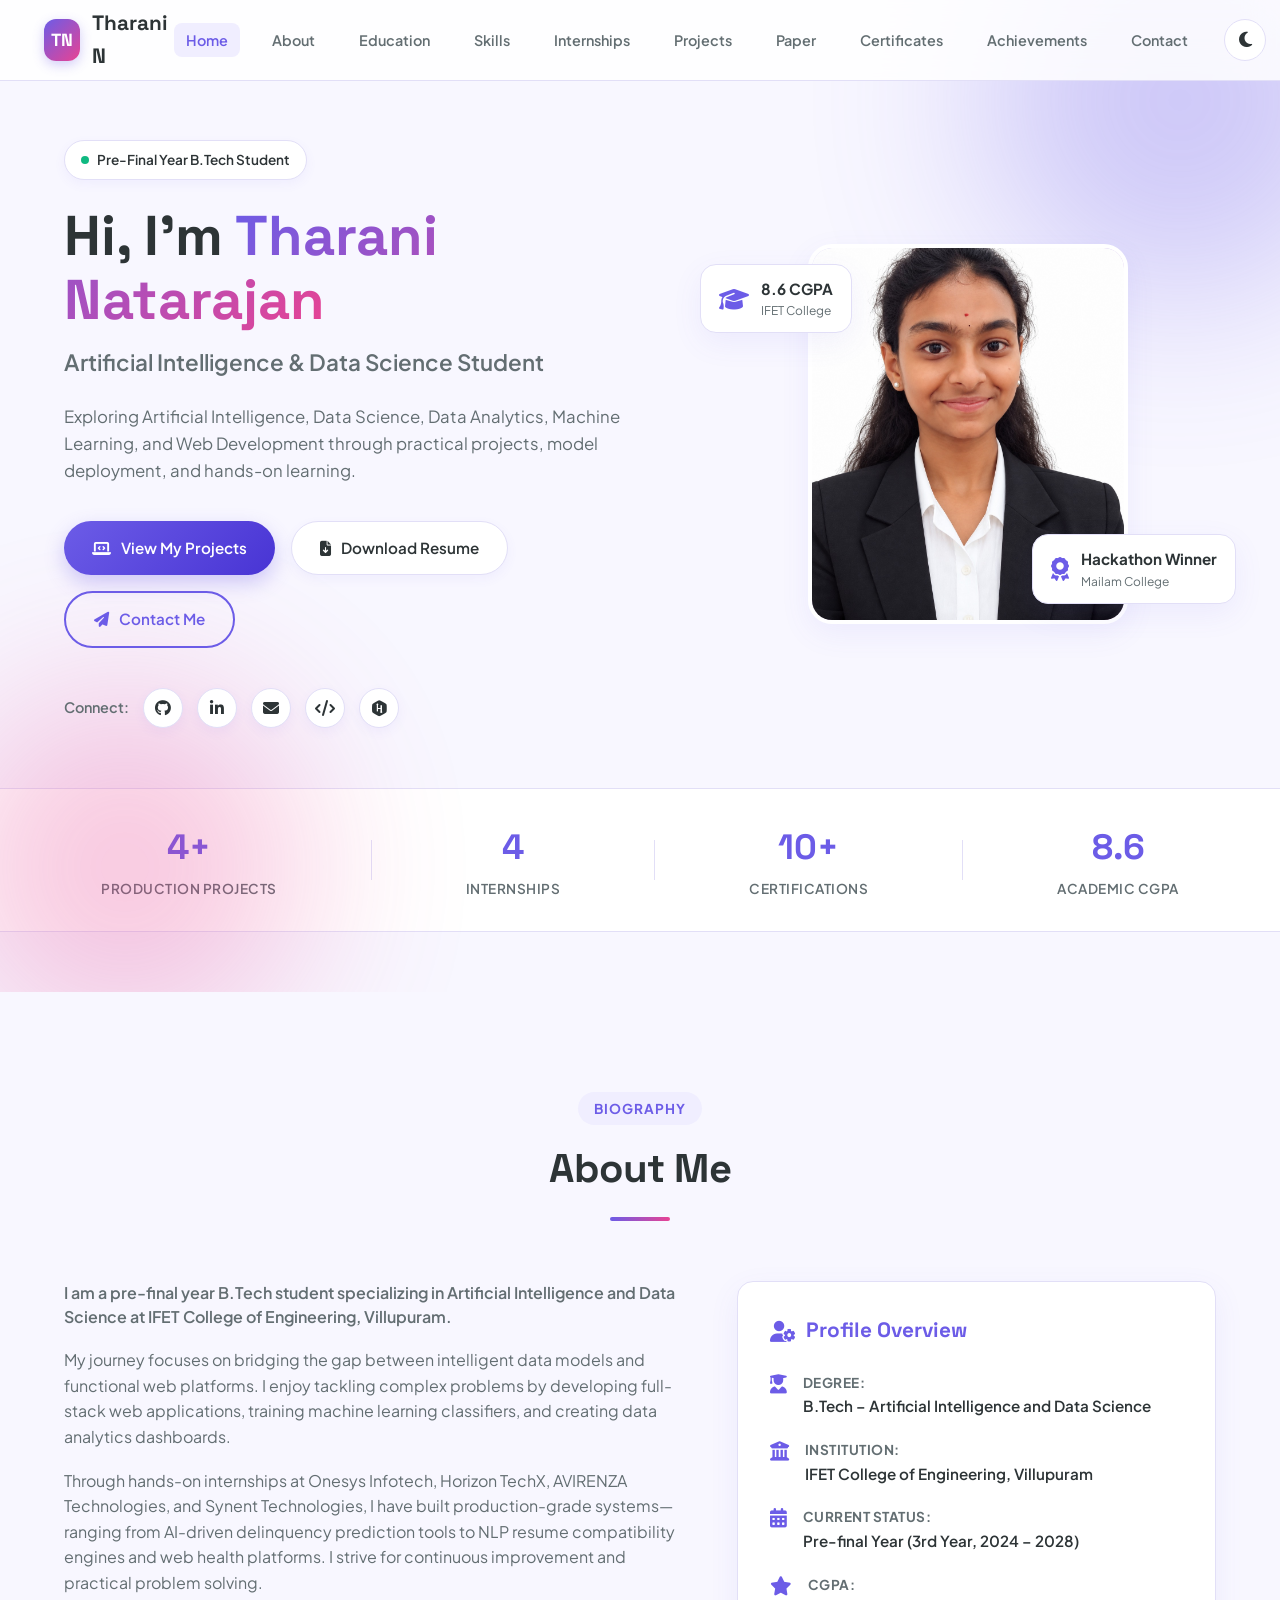
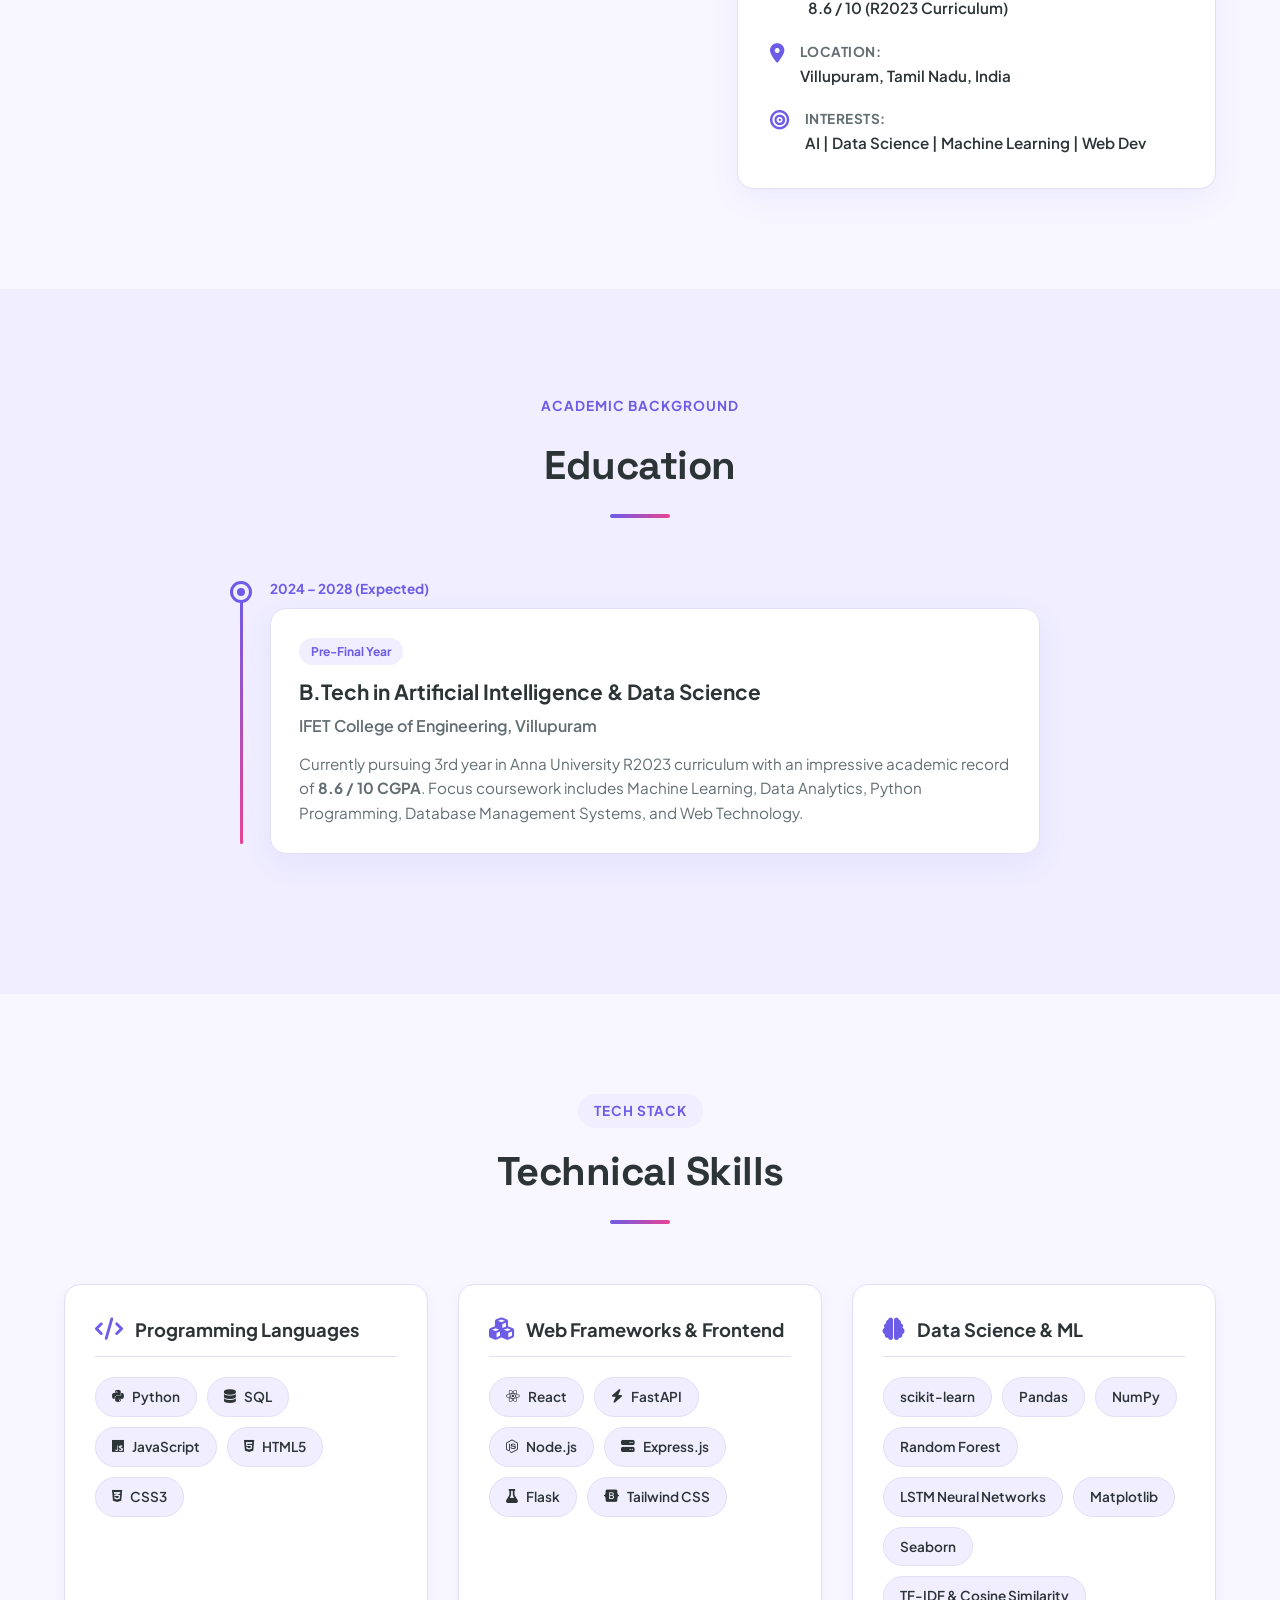
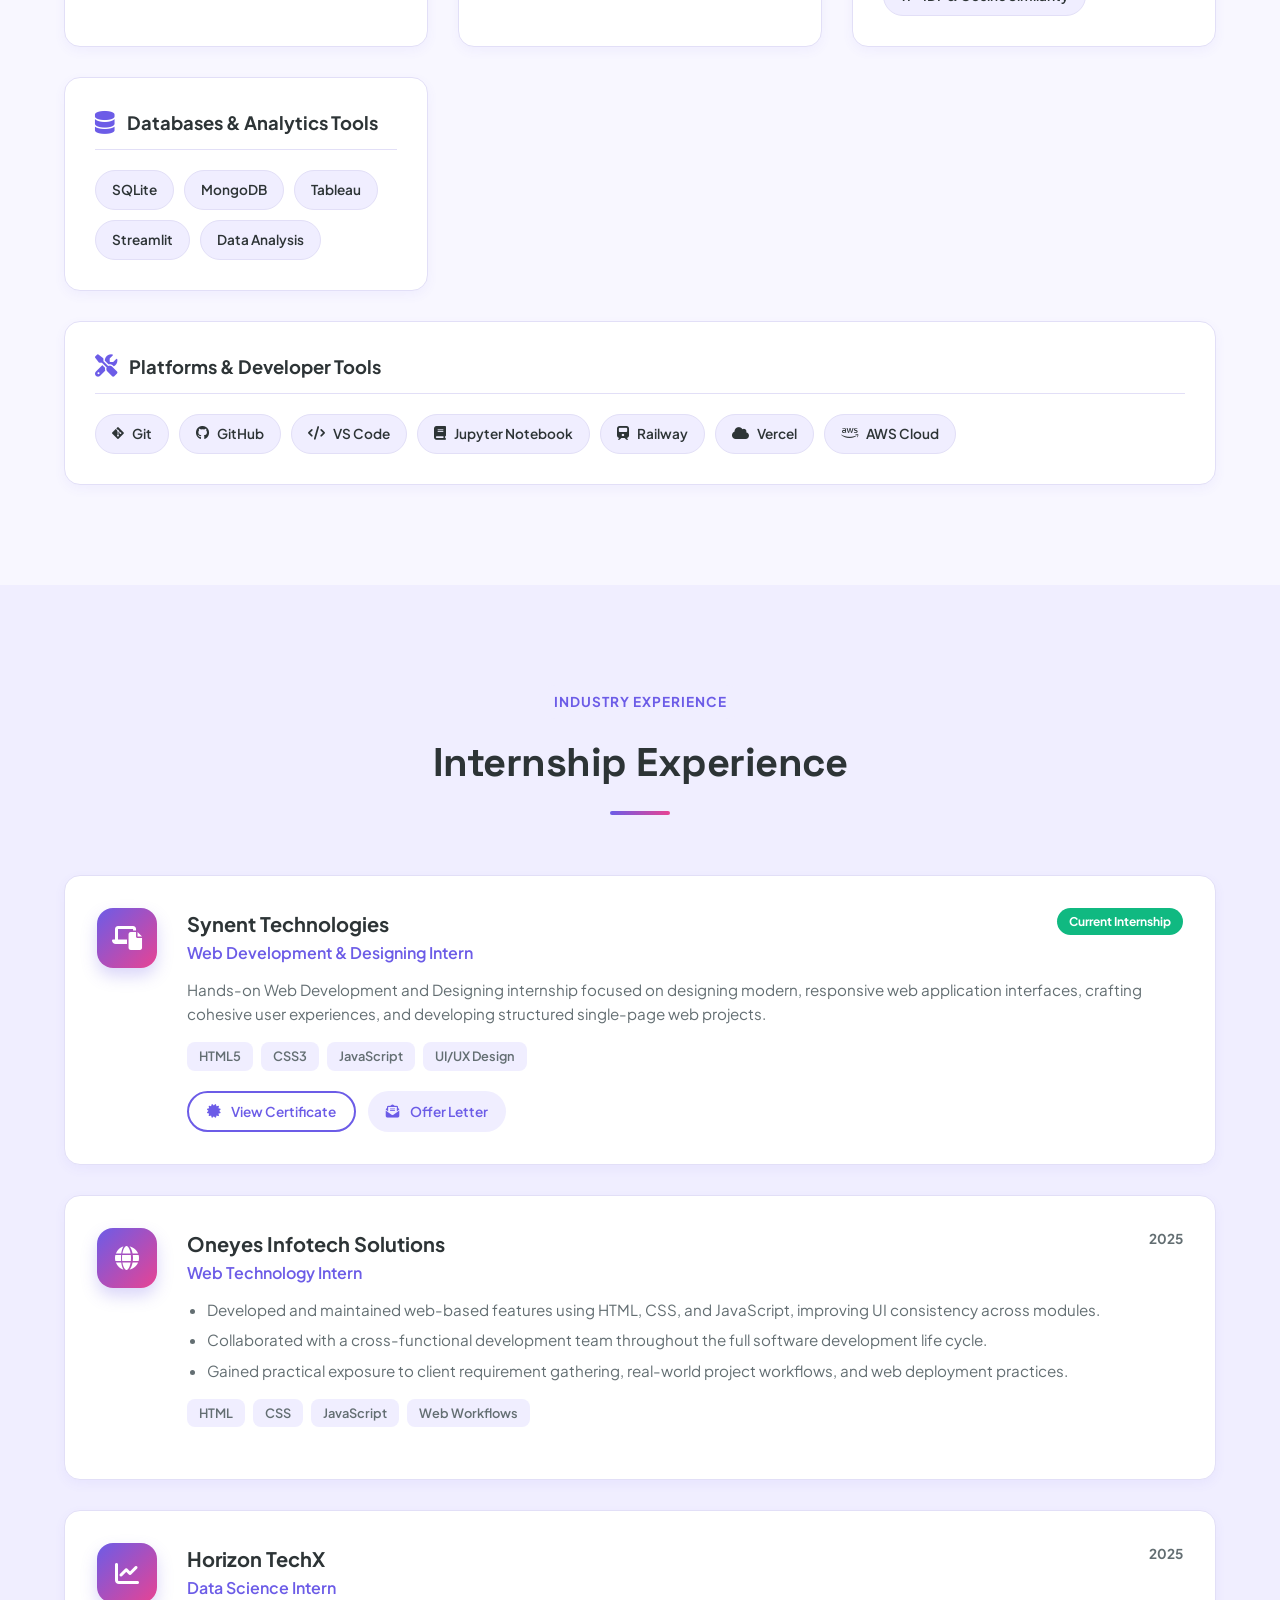
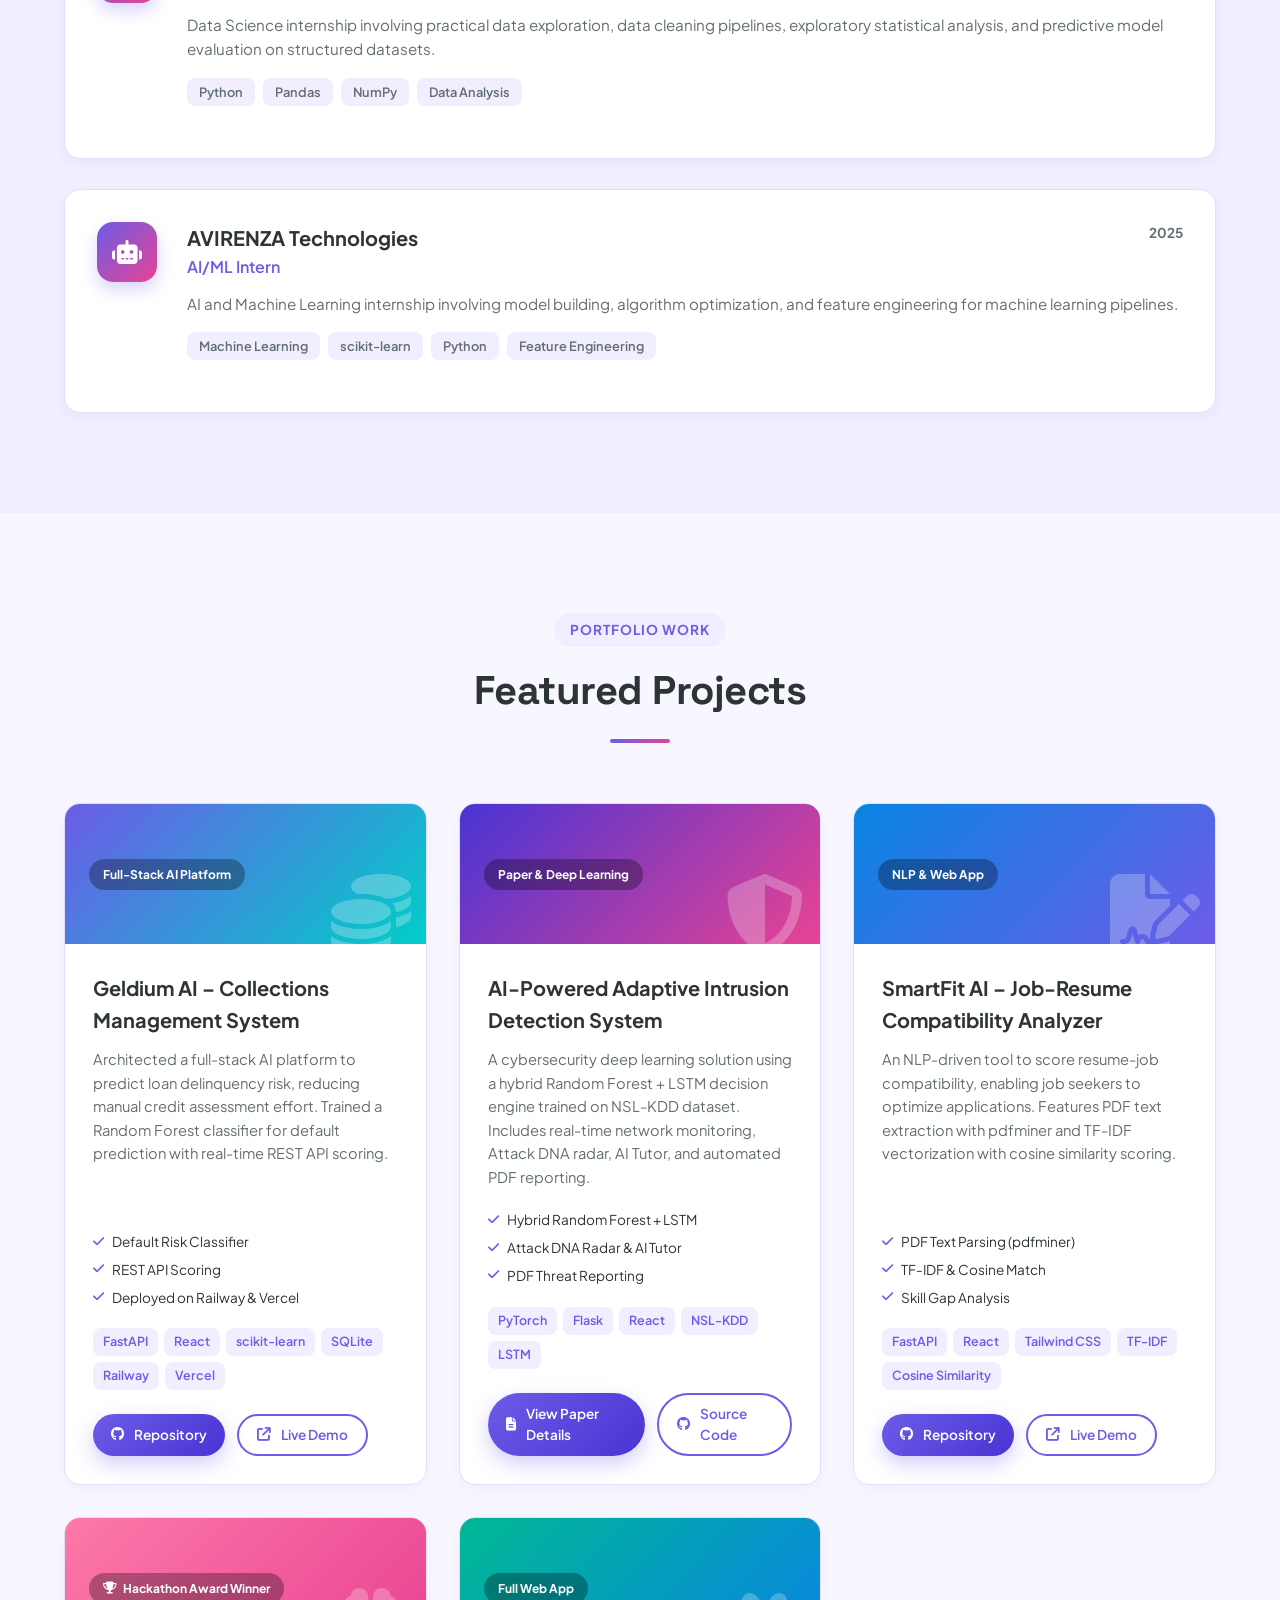
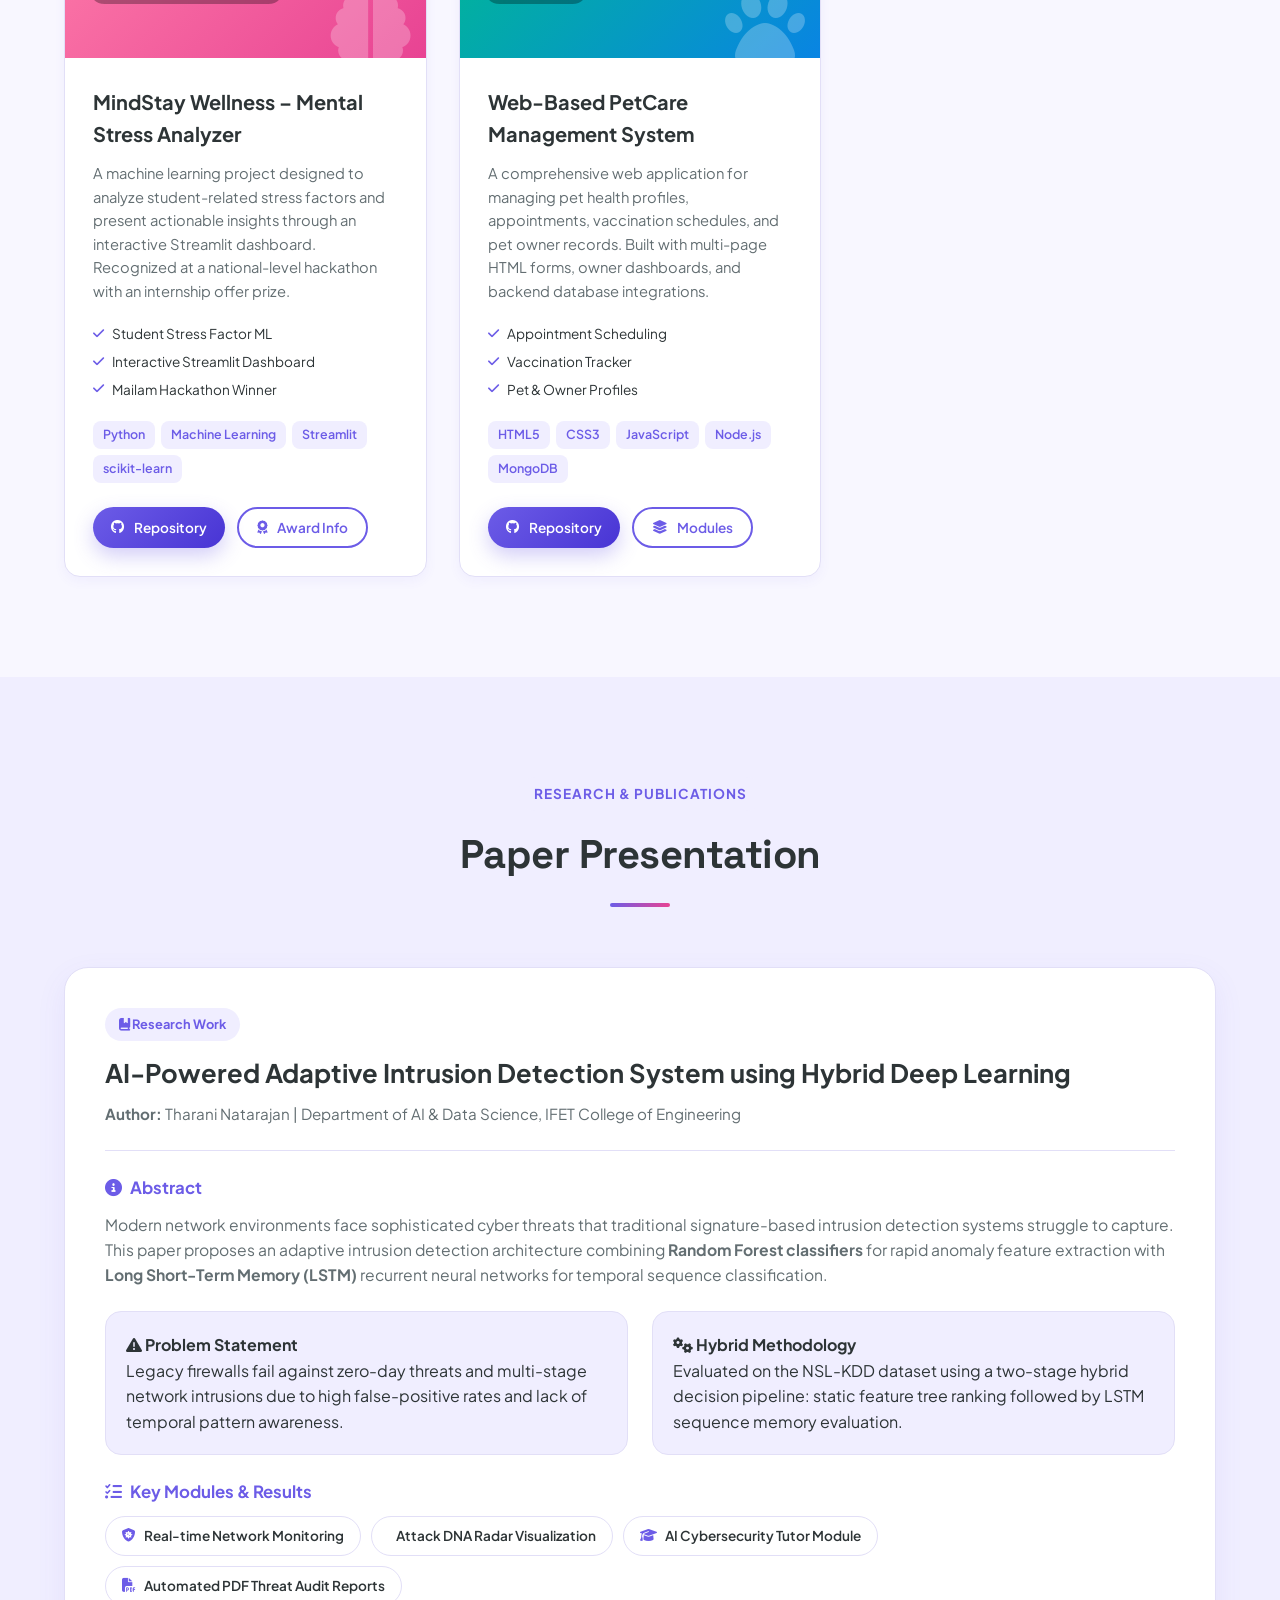
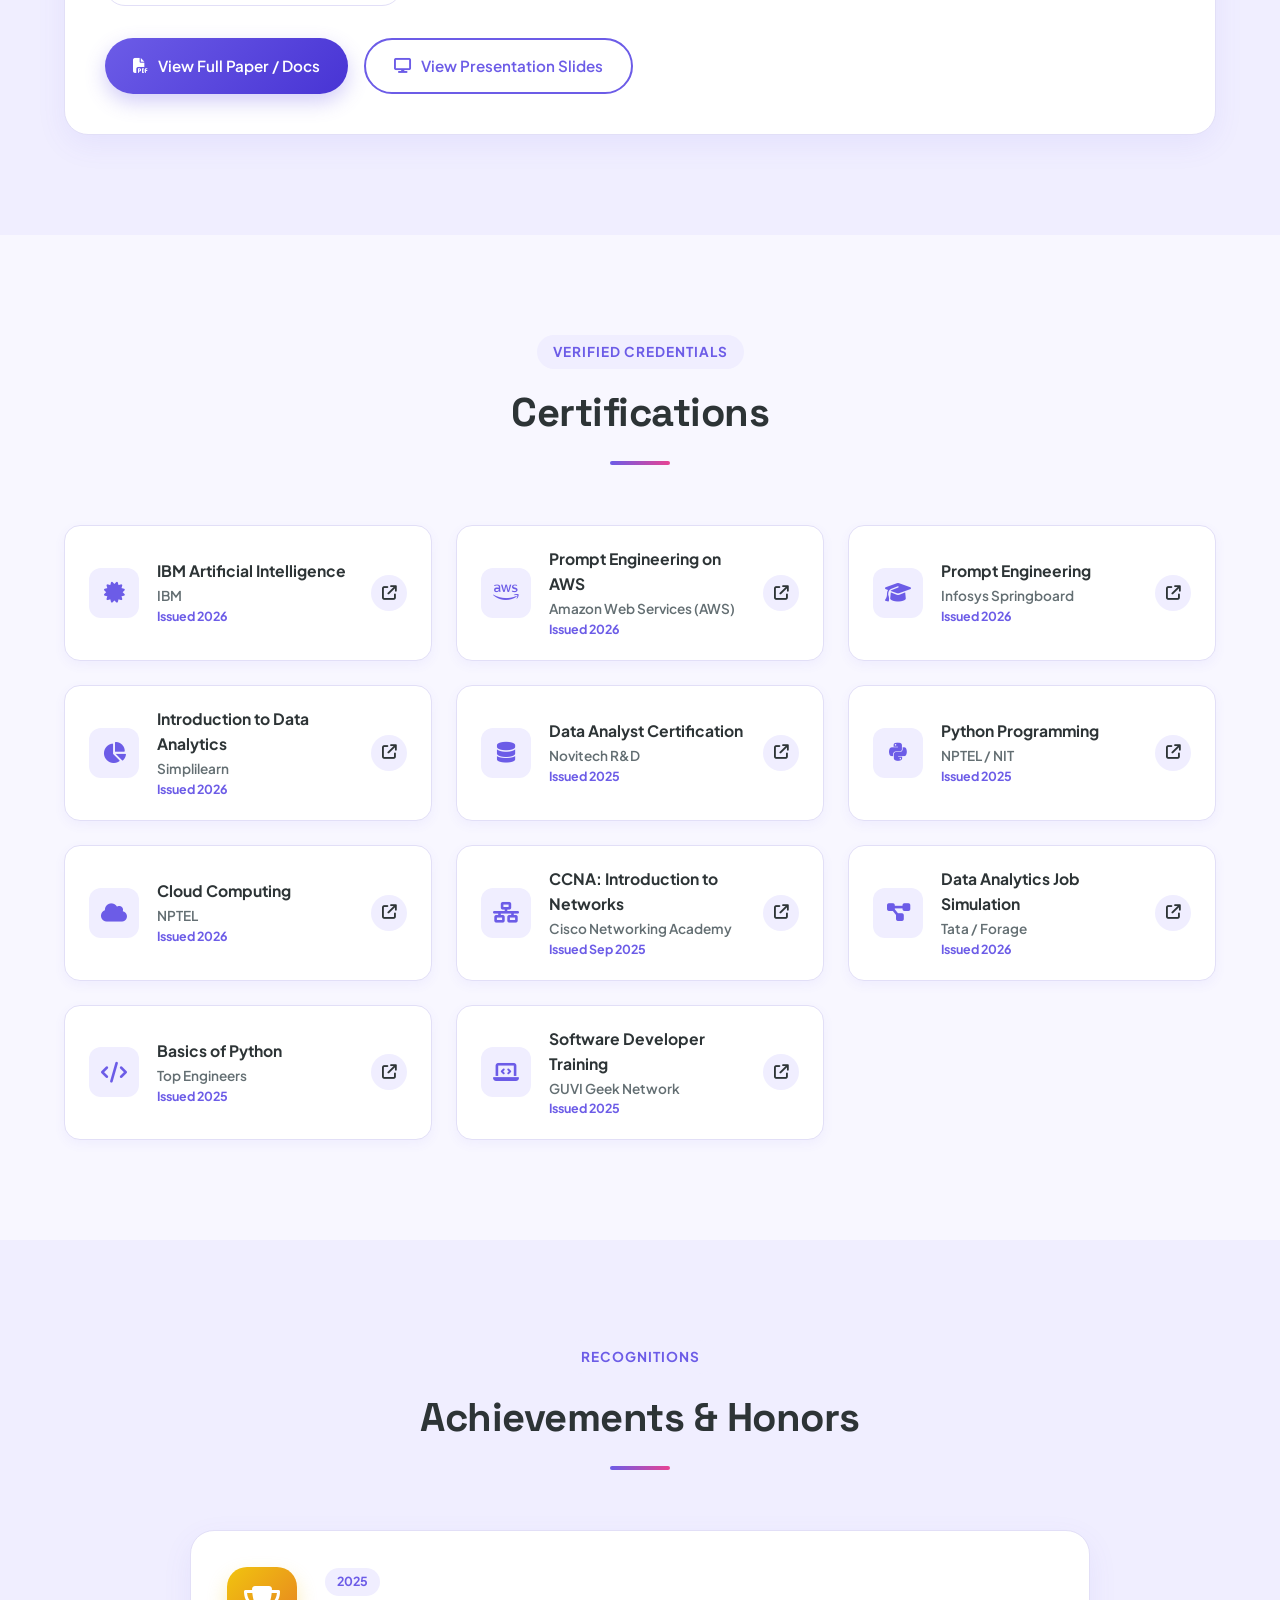
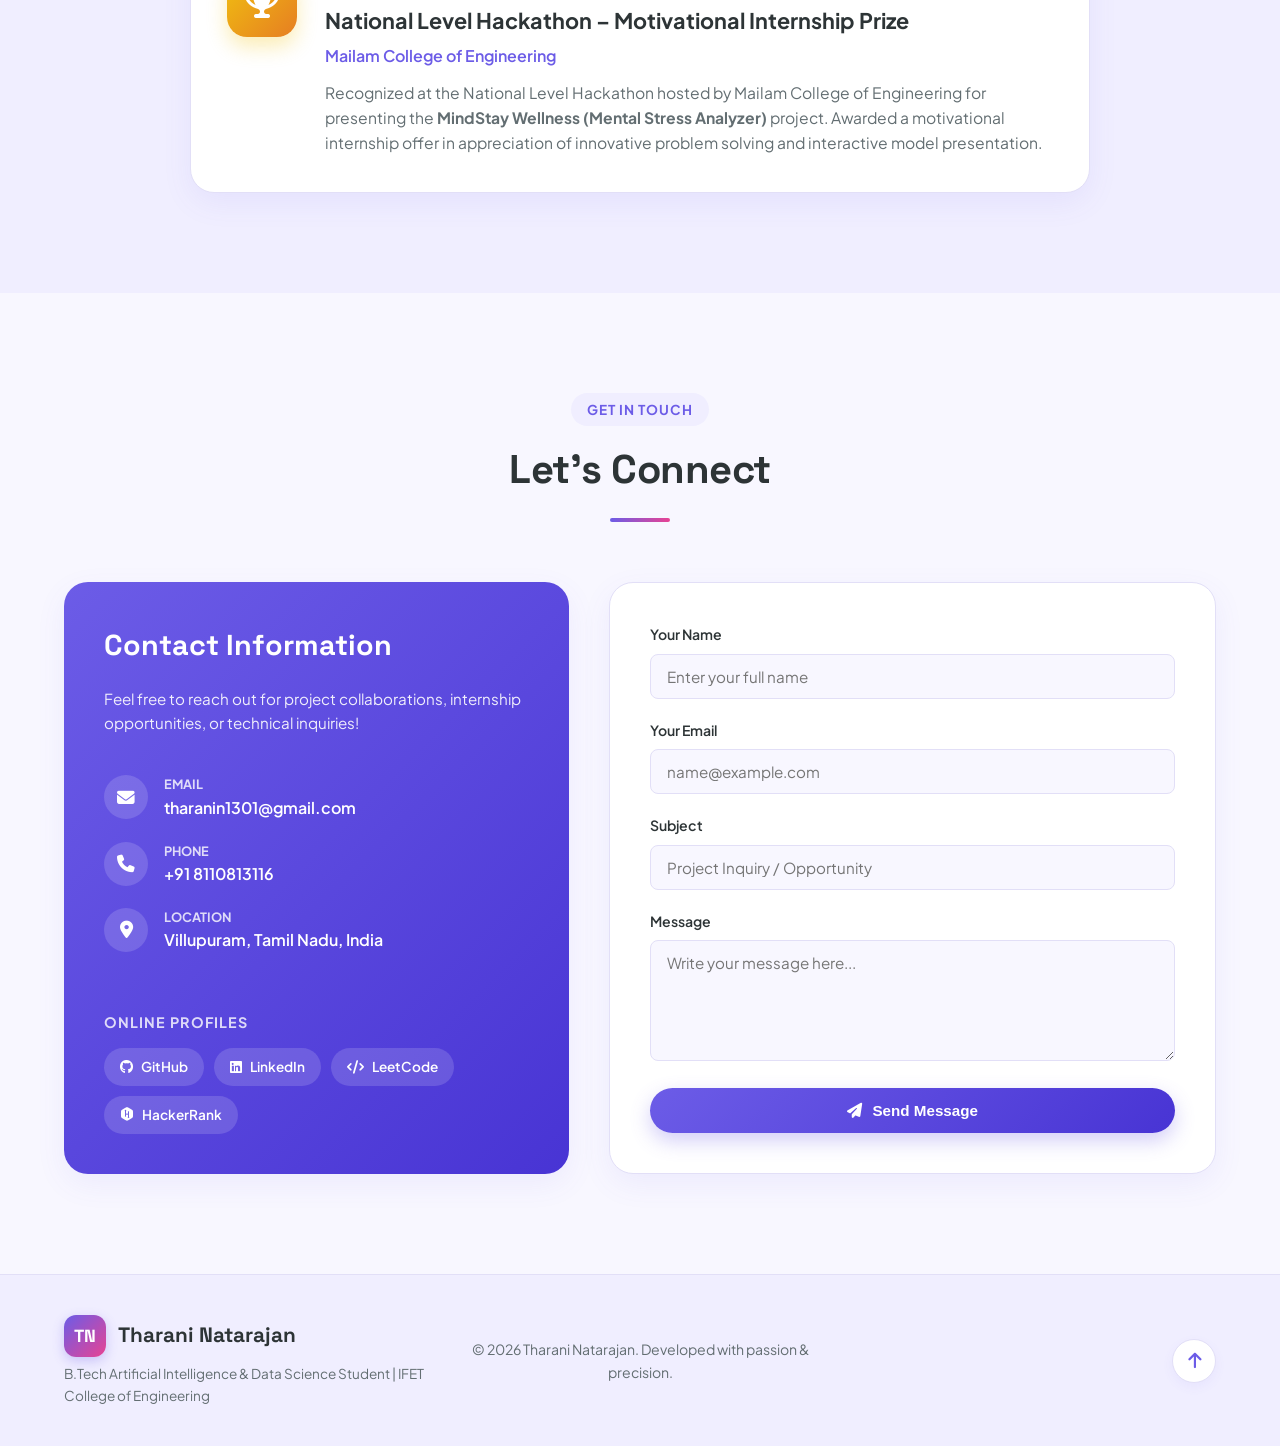
==== index.html @ d21a3b33 "Build authentic personal portfolio with lavender purple theme, real projects, certificates, resume, " ====
<!DOCTYPE html>
<html lang="en" data-theme="light">
<head>
    <meta charset="UTF-8">
    <meta name="viewport" content="width=device-width, initial-scale=1.0">
    <meta name="description" content="Tharani Natarajan - AI & Data Science Student Portfolio. Full-stack development, ML model deployment, and data analytics.">
    <title>Tharani Natarajan | Personal Portfolio</title>
    <link rel="stylesheet" href="style.css">
    <!-- Google Fonts -->
    <link rel="preconnect" href="https://fonts.googleapis.com">
    <link rel="preconnect" href="https://fonts.gstatic.com" crossorigin>
    <link href="https://fonts.googleapis.com/css2?family=Plus+Jakarta+Sans:wght@300;400;500;600;700;800&family=Space+Grotesk:wght@500;700&display=swap" rel="stylesheet">
    <!-- FontAwesome Icons -->
    <link rel="stylesheet" href="https://cdnjs.cloudflare.com/ajax/libs/font-awesome/6.4.0/css/all.min.css">
</head>
<body>

    <!-- Sticky Navigation -->
    <header class="navbar" id="navbar">
        <div class="nav-container">
            <a href="#home" class="logo">
                <span class="logo-mark">TN</span>
                <span class="logo-text">Tharani N</span>
            </a>
            
            <div class="nav-actions">
                <nav>
                    <ul class="nav-links" id="nav-links">
                        <li><a href="#home" class="active">Home</a></li>
                        <li><a href="#about">About</a></li>
                        <li><a href="#education">Education</a></li>
                        <li><a href="#skills">Skills</a></li>
                        <li><a href="#experience">Internships</a></li>
                        <li><a href="#projects">Projects</a></li>
                        <li><a href="#paper">Paper</a></li>
                        <li><a href="#certifications">Certificates</a></li>
                        <li><a href="#achievements">Achievements</a></li>
                        <li><a href="#contact">Contact</a></li>
                    </ul>
                </nav>
                <button class="theme-toggle" id="theme-toggle" aria-label="Toggle dark/light mode">
                    <i class="fa-solid fa-moon"></i>
                </button>
                <button class="menu-toggle" id="mobile-menu" aria-label="Toggle mobile menu">
                    <span class="bar"></span>
                    <span class="bar"></span>
                    <span class="bar"></span>
                </button>
            </div>
        </div>
    </header>

    <!-- Hero Section -->
    <section id="home" class="hero">
        <div class="hero-bg-shapes">
            <div class="shape shape-1"></div>
            <div class="shape shape-2"></div>
        </div>
        <div class="container hero-container">
            <div class="hero-content">
                <div class="badge-tag">
                    <span class="pulse-dot"></span> Pre-Final Year B.Tech Student
                </div>
                <h1 class="hero-title">Hi, I'm <span class="gradient-text">Tharani Natarajan</span></h1>
                <h2 class="hero-subtitle">Artificial Intelligence & Data Science Student</h2>
                <p class="hero-description">
                    Exploring Artificial Intelligence, Data Science, Data Analytics, Machine Learning, and Web Development through practical projects, model deployment, and hands-on learning.
                </p>

                <div class="hero-buttons">
                    <a href="#projects" class="btn btn-primary"><i class="fa-solid fa-laptop-code"></i> View My Projects</a>
                    <a href="assets/docs/Tharani_Natarajan_Resume.docx" class="btn btn-secondary" download><i class="fa-solid fa-file-arrow-down"></i> Download Resume</a>
                    <a href="#contact" class="btn btn-outline"><i class="fa-solid fa-paper-plane"></i> Contact Me</a>
                </div>

                <div class="social-bar">
                    <span class="social-label">Connect:</span>
                    <a href="https://github.com/tharanin1301-dotcom" target="_blank" aria-label="GitHub" class="social-btn"><i class="fa-brands fa-github"></i></a>
                    <a href="https://linkedin.com/in/tharani-natarajan-5a364b340" target="_blank" aria-label="LinkedIn" class="social-btn"><i class="fa-brands fa-linkedin-in"></i></a>
                    <a href="mailto:tharanin1301@gmail.com" aria-label="Email" class="social-btn"><i class="fa-solid fa-envelope"></i></a>
                    <a href="https://leetcode.com/" target="_blank" aria-label="LeetCode" class="social-btn" title="LeetCode"><i class="fa-solid fa-code"></i></a>
                    <a href="https://www.hackerrank.com/" target="_blank" aria-label="HackerRank" class="social-btn" title="HackerRank"><i class="fa-brands fa-hackerrank"></i></a>
                </div>
            </div>

            <div class="hero-visual">
                <div class="profile-frame">
                    <div class="profile-glow"></div>
                    <img src="assets/images/profile.jpg" alt="Tharani Natarajan" class="profile-img" id="hero-img">
                </div>
                <div class="floating-badge badge-1">
                    <i class="fa-solid fa-graduation-cap"></i>
                    <div>
                        <strong>8.6 CGPA</strong>
                        <span>IFET College</span>
                    </div>
                </div>
                <div class="floating-badge badge-2">
                    <i class="fa-solid fa-award"></i>
                    <div>
                        <strong>Hackathon Winner</strong>
                        <span>Mailam College</span>
                    </div>
                </div>
            </div>
        </div>

        <!-- Highlights Bar -->
        <div class="stats-bar">
            <div class="container stats-container">
                <div class="stat-item">
                    <span class="stat-number">4+</span>
                    <span class="stat-label">Production Projects</span>
                </div>
                <div class="stat-divider"></div>
                <div class="stat-item">
                    <span class="stat-number">4</span>
                    <span class="stat-label">Internships</span>
                </div>
                <div class="stat-divider"></div>
                <div class="stat-item">
                    <span class="stat-number">10+</span>
                    <span class="stat-label">Certifications</span>
                </div>
                <div class="stat-divider"></div>
                <div class="stat-item">
                    <span class="stat-number">8.6</span>
                    <span class="stat-label">Academic CGPA</span>
                </div>
            </div>
        </div>
    </section>

    <!-- About Me Section -->
    <section id="about" class="section">
        <div class="container">
            <div class="section-header">
                <span class="section-tag">Biography</span>
                <h2 class="section-title">About Me</h2>
                <div class="title-underline"></div>
            </div>

            <div class="about-grid">
                <div class="about-text-col">
                    <p class="lead-text">
                        I am a pre-final year B.Tech student specializing in Artificial Intelligence and Data Science at IFET College of Engineering, Villupuram.
                    </p>
                    <p>
                        My journey focuses on bridging the gap between intelligent data models and functional web platforms. I enjoy tackling complex problems by developing full-stack web applications, training machine learning classifiers, and creating data analytics dashboards.
                    </p>
                    <p>
                        Through hands-on internships at Onesys Infotech, Horizon TechX, AVIRENZA Technologies, and Synent Technologies, I have built production-grade systems—ranging from AI-driven delinquency prediction tools to NLP resume compatibility engines and web health platforms. I strive for continuous improvement and practical problem solving.
                    </p>
                </div>

                <div class="about-card">
                    <h3 class="card-title"><i class="fa-solid fa-user-gear"></i> Profile Overview</h3>
                    <ul class="info-list">
                        <li>
                            <i class="fa-solid fa-user-graduate"></i>
                            <div>
                                <strong>Degree:</strong>
                                <span>B.Tech – Artificial Intelligence and Data Science</span>
                            </div>
                        </li>
                        <li>
                            <i class="fa-solid fa-building-columns"></i>
                            <div>
                                <strong>Institution:</strong>
                                <span>IFET College of Engineering, Villupuram</span>
                            </div>
                        </li>
                        <li>
                            <i class="fa-solid fa-calendar-days"></i>
                            <div>
                                <strong>Current Status:</strong>
                                <span>Pre-final Year (3rd Year, 2024 – 2028)</span>
                            </div>
                        </li>
                        <li>
                            <i class="fa-solid fa-star"></i>
                            <div>
                                <strong>CGPA:</strong>
                                <span>8.6 / 10 (R2023 Curriculum)</span>
                            </div>
                        </li>
                        <li>
                            <i class="fa-solid fa-location-dot"></i>
                            <div>
                                <strong>Location:</strong>
                                <span>Villupuram, Tamil Nadu, India</span>
                            </div>
                        </li>
                        <li>
                            <i class="fa-solid fa-bullseye"></i>
                            <div>
                                <strong>Interests:</strong>
                                <span>AI | Data Science | Machine Learning | Web Dev</span>
                            </div>
                        </li>
                    </ul>
                </div>
            </div>
        </div>
    </section>

    <!-- Education Section -->
    <section id="education" class="section bg-alt">
        <div class="container">
            <div class="section-header">
                <span class="section-tag">Academic Background</span>
                <h2 class="section-title">Education</h2>
                <div class="title-underline"></div>
            </div>

            <div class="timeline">
                <div class="timeline-item">
                    <div class="timeline-dot"></div>
                    <div class="timeline-date">2024 – 2028 (Expected)</div>
                    <div class="timeline-content">
                        <span class="timeline-badge">Pre-Final Year</span>
                        <h3 class="timeline-title">B.Tech in Artificial Intelligence & Data Science</h3>
                        <h4 class="timeline-subtitle">IFET College of Engineering, Villupuram</h4>
                        <p class="timeline-desc">
                            Currently pursuing 3rd year in Anna University R2023 curriculum with an impressive academic record of <strong>8.6 / 10 CGPA</strong>. Focus coursework includes Machine Learning, Data Analytics, Python Programming, Database Management Systems, and Web Technology.
                        </p>
                    </div>
                </div>
            </div>
        </div>
    </section>

    <!-- Technical Skills Section -->
    <section id="skills" class="section">
        <div class="container">
            <div class="section-header">
                <span class="section-tag">Tech Stack</span>
                <h2 class="section-title">Technical Skills</h2>
                <div class="title-underline"></div>
            </div>

            <div class="skills-grid">
                
                <!-- Programming -->
                <div class="skill-card">
                    <div class="skill-header">
                        <i class="fa-solid fa-code"></i>
                        <h3>Programming Languages</h3>
                    </div>
                    <div class="skill-tags">
                        <span class="tag"><i class="fa-brands fa-python"></i> Python</span>
                        <span class="tag"><i class="fa-solid fa-database"></i> SQL</span>
                        <span class="tag"><i class="fa-brands fa-js"></i> JavaScript</span>
                        <span class="tag"><i class="fa-brands fa-html5"></i> HTML5</span>
                        <span class="tag"><i class="fa-brands fa-css3-alt"></i> CSS3</span>
                    </div>
                </div>

                <!-- Web Development & Frameworks -->
                <div class="skill-card">
                    <div class="skill-header">
                        <i class="fa-solid fa-cubes"></i>
                        <h3>Web Frameworks & Frontend</h3>
                    </div>
                    <div class="skill-tags">
                        <span class="tag"><i class="fa-brands fa-react"></i> React</span>
                        <span class="tag"><i class="fa-solid fa-bolt"></i> FastAPI</span>
                        <span class="tag"><i class="fa-brands fa-node-js"></i> Node.js</span>
                        <span class="tag"><i class="fa-solid fa-server"></i> Express.js</span>
                        <span class="tag"><i class="fa-solid fa-flask"></i> Flask</span>
                        <span class="tag"><i class="fa-brands fa-bootstrap"></i> Tailwind CSS</span>
                    </div>
                </div>

                <!-- Data Science & Machine Learning -->
                <div class="skill-card">
                    <div class="skill-header">
                        <i class="fa-solid fa-brain"></i>
                        <h3>Data Science & ML</h3>
                    </div>
                    <div class="skill-tags">
                        <span class="tag">scikit-learn</span>
                        <span class="tag">Pandas</span>
                        <span class="tag">NumPy</span>
                        <span class="tag">Random Forest</span>
                        <span class="tag">LSTM Neural Networks</span>
                        <span class="tag">Matplotlib</span>
                        <span class="tag">Seaborn</span>
                        <span class="tag">TF-IDF & Cosine Similarity</span>
                    </div>
                </div>

                <!-- Databases & BI -->
                <div class="skill-card">
                    <div class="skill-header">
                        <i class="fa-solid fa-database"></i>
                        <h3>Databases & Analytics Tools</h3>
                    </div>
                    <div class="skill-tags">
                        <span class="tag">SQLite</span>
                        <span class="tag">MongoDB</span>
                        <span class="tag">Tableau</span>
                        <span class="tag">Streamlit</span>
                        <span class="tag">Data Analysis</span>
                    </div>
                </div>

                <!-- Developer Tools & Deployment -->
                <div class="skill-card wide">
                    <div class="skill-header">
                        <i class="fa-solid fa-screwdriver-wrench"></i>
                        <h3>Platforms & Developer Tools</h3>
                    </div>
                    <div class="skill-tags">
                        <span class="tag"><i class="fa-brands fa-git-alt"></i> Git</span>
                        <span class="tag"><i class="fa-brands fa-github"></i> GitHub</span>
                        <span class="tag"><i class="fa-solid fa-code"></i> VS Code</span>
                        <span class="tag"><i class="fa-solid fa-book"></i> Jupyter Notebook</span>
                        <span class="tag"><i class="fa-solid fa-train"></i> Railway</span>
                        <span class="tag"><i class="fa-solid fa-cloud"></i> Vercel</span>
                        <span class="tag"><i class="fa-brands fa-aws"></i> AWS Cloud</span>
                    </div>
                </div>

            </div>
        </div>
    </section>

    <!-- Internship Experience Section -->
    <section id="experience" class="section bg-alt">
        <div class="container">
            <div class="section-header">
                <span class="section-tag">Industry Experience</span>
                <h2 class="section-title">Internship Experience</h2>
                <div class="title-underline"></div>
            </div>

            <div class="experience-list">

                <!-- Synent Technologies -->
                <div class="exp-card">
                    <div class="exp-icon">
                        <i class="fa-solid fa-laptop-file"></i>
                    </div>
                    <div class="exp-details">
                        <div class="exp-header-row">
                            <div>
                                <h3 class="exp-company">Synent Technologies</h3>
                                <h4 class="exp-role">Web Development & Designing Intern</h4>
                            </div>
                            <span class="exp-badge">Current Internship</span>
                        </div>
                        <p class="exp-text">
                            Hands-on Web Development and Designing internship focused on designing modern, responsive web application interfaces, crafting cohesive user experiences, and developing structured single-page web projects.
                        </p>
                        <div class="exp-tech-stack">
                            <span>HTML5</span>
                            <span>CSS3</span>
                            <span>JavaScript</span>
                            <span>UI/UX Design</span>
                        </div>
                        <div class="exp-actions">
                            <a href="assets/docs/Internship Certificate.jpeg" target="_blank" class="btn btn-sm btn-outline"><i class="fa-solid fa-certificate"></i> View Certificate</a>
                            <a href="assets/docs/Internship offer letter.jpeg" target="_blank" class="btn btn-sm btn-subtle"><i class="fa-solid fa-envelope-open-text"></i> Offer Letter</a>
                        </div>
                    </div>
                </div>

                <!-- Onesys Infotech -->
                <div class="exp-card">
                    <div class="exp-icon">
                        <i class="fa-solid fa-globe"></i>
                    </div>
                    <div class="exp-details">
                        <div class="exp-header-row">
                            <div>
                                <h3 class="exp-company">Oneyes Infotech Solutions</h3>
                                <h4 class="exp-role">Web Technology Intern</h4>
                            </div>
                            <span class="exp-date">2025</span>
                        </div>
                        <ul class="exp-bullets">
                            <li>Developed and maintained web-based features using HTML, CSS, and JavaScript, improving UI consistency across modules.</li>
                            <li>Collaborated with a cross-functional development team throughout the full software development life cycle.</li>
                            <li>Gained practical exposure to client requirement gathering, real-world project workflows, and web deployment practices.</li>
                        </ul>
                        <div class="exp-tech-stack">
                            <span>HTML</span>
                            <span>CSS</span>
                            <span>JavaScript</span>
                            <span>Web Workflows</span>
                        </div>
                    </div>
                </div>

                <!-- Horizon TechX -->
                <div class="exp-card">
                    <div class="exp-icon">
                        <i class="fa-solid fa-chart-line"></i>
                    </div>
                    <div class="exp-details">
                        <div class="exp-header-row">
                            <div>
                                <h3 class="exp-company">Horizon TechX</h3>
                                <h4 class="exp-role">Data Science Intern</h4>
                            </div>
                            <span class="exp-date">2025</span>
                        </div>
                        <p class="exp-text">
                            Data Science internship involving practical data exploration, data cleaning pipelines, exploratory statistical analysis, and predictive model evaluation on structured datasets.
                        </p>
                        <div class="exp-tech-stack">
                            <span>Python</span>
                            <span>Pandas</span>
                            <span>NumPy</span>
                            <span>Data Analysis</span>
                        </div>
                    </div>
                </div>

                <!-- AVIRENZA Technologies -->
                <div class="exp-card">
                    <div class="exp-icon">
                        <i class="fa-solid fa-robot"></i>
                    </div>
                    <div class="exp-details">
                        <div class="exp-header-row">
                            <div>
                                <h3 class="exp-company">AVIRENZA Technologies</h3>
                                <h4 class="exp-role">AI/ML Intern</h4>
                            </div>
                            <span class="exp-date">2025</span>
                        </div>
                        <p class="exp-text">
                            AI and Machine Learning internship involving model building, algorithm optimization, and feature engineering for machine learning pipelines.
                        </p>
                        <div class="exp-tech-stack">
                            <span>Machine Learning</span>
                            <span>scikit-learn</span>
                            <span>Python</span>
                            <span>Feature Engineering</span>
                        </div>
                    </div>
                </div>

            </div>
        </div>
    </section>

    <!-- Featured Projects Section -->
    <section id="projects" class="section">
        <div class="container">
            <div class="section-header">
                <span class="section-tag">Portfolio Work</span>
                <h2 class="section-title">Featured Projects</h2>
                <div class="title-underline"></div>
            </div>

            <div class="projects-grid">

                <!-- Geldium AI -->
                <div class="project-card">
                    <div class="project-banner gradient-1">
                        <i class="fa-solid fa-coins project-icon-bg"></i>
                        <span class="project-type-badge">Full-Stack AI Platform</span>
                    </div>
                    <div class="project-body">
                        <h3 class="project-title">Geldium AI – Collections Management System</h3>
                        <p class="project-desc">
                            Architected a full-stack AI platform to predict loan delinquency risk, reducing manual credit assessment effort. Trained a Random Forest classifier for default prediction with real-time REST API scoring.
                        </p>
                        <div class="project-features">
                            <span><i class="fa-solid fa-check"></i> Default Risk Classifier</span>
                            <span><i class="fa-solid fa-check"></i> REST API Scoring</span>
                            <span><i class="fa-solid fa-check"></i> Deployed on Railway & Vercel</span>
                        </div>
                        <div class="project-tech-tags">
                            <span>FastAPI</span>
                            <span>React</span>
                            <span>scikit-learn</span>
                            <span>SQLite</span>
                            <span>Railway</span>
                            <span>Vercel</span>
                        </div>
                        <div class="project-footer">
                            <a href="https://github.com/tharanin1301-dotcom/geldium-ai" target="_blank" class="btn btn-sm btn-primary"><i class="fa-brands fa-github"></i> Repository</a>
                            <a href="https://github.com/tharanin1301-dotcom/geldium-ai" target="_blank" class="btn btn-sm btn-outline"><i class="fa-solid fa-arrow-up-right-from-square"></i> Live Demo</a>
                        </div>
                    </div>
                </div>

                <!-- AI Intrusion Detection System -->
                <div class="project-card highlight-card">
                    <div class="project-banner gradient-2">
                        <i class="fa-solid fa-shield-halved project-icon-bg"></i>
                        <span class="project-type-badge">Paper & Deep Learning</span>
                    </div>
                    <div class="project-body">
                        <h3 class="project-title">AI-Powered Adaptive Intrusion Detection System</h3>
                        <p class="project-desc">
                            A cybersecurity deep learning solution using a hybrid Random Forest + LSTM decision engine trained on NSL-KDD dataset. Includes real-time network monitoring, Attack DNA radar, AI Tutor, and automated PDF reporting.
                        </p>
                        <div class="project-features">
                            <span><i class="fa-solid fa-check"></i> Hybrid Random Forest + LSTM</span>
                            <span><i class="fa-solid fa-check"></i> Attack DNA Radar & AI Tutor</span>
                            <span><i class="fa-solid fa-check"></i> PDF Threat Reporting</span>
                        </div>
                        <div class="project-tech-tags">
                            <span>PyTorch</span>
                            <span>Flask</span>
                            <span>React</span>
                            <span>NSL-KDD</span>
                            <span>LSTM</span>
                        </div>
                        <div class="project-footer">
                            <a href="#paper" class="btn btn-sm btn-primary"><i class="fa-solid fa-file-lines"></i> View Paper Details</a>
                            <a href="https://github.com/tharanin1301-dotcom" target="_blank" class="btn btn-sm btn-outline"><i class="fa-brands fa-github"></i> Source Code</a>
                        </div>
                    </div>
                </div>

                <!-- SmartFit AI -->
                <div class="project-card">
                    <div class="project-banner gradient-3">
                        <i class="fa-solid fa-file-signature project-icon-bg"></i>
                        <span class="project-type-badge">NLP & Web App</span>
                    </div>
                    <div class="project-body">
                        <h3 class="project-title">SmartFit AI – Job-Resume Compatibility Analyzer</h3>
                        <p class="project-desc">
                            An NLP-driven tool to score resume-job compatibility, enabling job seekers to optimize applications. Features PDF text extraction with pdfminer and TF-IDF vectorization with cosine similarity scoring.
                        </p>
                        <div class="project-features">
                            <span><i class="fa-solid fa-check"></i> PDF Text Parsing (pdfminer)</span>
                            <span><i class="fa-solid fa-check"></i> TF-IDF & Cosine Match</span>
                            <span><i class="fa-solid fa-check"></i> Skill Gap Analysis</span>
                        </div>
                        <div class="project-tech-tags">
                            <span>FastAPI</span>
                            <span>React</span>
                            <span>Tailwind CSS</span>
                            <span>TF-IDF</span>
                            <span>Cosine Similarity</span>
                        </div>
                        <div class="project-footer">
                            <a href="https://github.com/tharanin1301-dotcom/smartfit-ai" target="_blank" class="btn btn-sm btn-primary"><i class="fa-brands fa-github"></i> Repository</a>
                            <a href="https://github.com/tharanin1301-dotcom/smartfit-ai" target="_blank" class="btn btn-sm btn-outline"><i class="fa-solid fa-arrow-up-right-from-square"></i> Live Demo</a>
                        </div>
                    </div>
                </div>

                <!-- MindStay Wellness -->
                <div class="project-card">
                    <div class="project-banner gradient-4">
                        <i class="fa-solid fa-brain project-icon-bg"></i>
                        <span class="project-type-badge"><i class="fa-solid fa-trophy"></i> Hackathon Award Winner</span>
                    </div>
                    <div class="project-body">
                        <h3 class="project-title">MindStay Wellness – Mental Stress Analyzer</h3>
                        <p class="project-desc">
                            A machine learning project designed to analyze student-related stress factors and present actionable insights through an interactive Streamlit dashboard. Recognized at a national-level hackathon with an internship offer prize.
                        </p>
                        <div class="project-features">
                            <span><i class="fa-solid fa-check"></i> Student Stress Factor ML</span>
                            <span><i class="fa-solid fa-check"></i> Interactive Streamlit Dashboard</span>
                            <span><i class="fa-solid fa-check"></i> Mailam Hackathon Winner</span>
                        </div>
                        <div class="project-tech-tags">
                            <span>Python</span>
                            <span>Machine Learning</span>
                            <span>Streamlit</span>
                            <span>scikit-learn</span>
                        </div>
                        <div class="project-footer">
                            <a href="https://github.com/tharanin1301-dotcom" target="_blank" class="btn btn-sm btn-primary"><i class="fa-brands fa-github"></i> Repository</a>
                            <a href="#achievements" class="btn btn-sm btn-outline"><i class="fa-solid fa-award"></i> Award Info</a>
                        </div>
                    </div>
                </div>

                <!-- Web-Based Pet Care -->
                <div class="project-card">
                    <div class="project-banner gradient-5">
                        <i class="fa-solid fa-paw project-icon-bg"></i>
                        <span class="project-type-badge">Full Web App</span>
                    </div>
                    <div class="project-body">
                        <h3 class="project-title">Web-Based PetCare Management System</h3>
                        <p class="project-desc">
                            A comprehensive web application for managing pet health profiles, appointments, vaccination schedules, and pet owner records. Built with multi-page HTML forms, owner dashboards, and backend database integrations.
                        </p>
                        <div class="project-features">
                            <span><i class="fa-solid fa-check"></i> Appointment Scheduling</span>
                            <span><i class="fa-solid fa-check"></i> Vaccination Tracker</span>
                            <span><i class="fa-solid fa-check"></i> Pet & Owner Profiles</span>
                        </div>
                        <div class="project-tech-tags">
                            <span>HTML5</span>
                            <span>CSS3</span>
                            <span>JavaScript</span>
                            <span>Node.js</span>
                            <span>MongoDB</span>
                        </div>
                        <div class="project-footer">
                            <a href="https://github.com/tharanin1301-dotcom" target="_blank" class="btn btn-sm btn-primary"><i class="fa-brands fa-github"></i> Repository</a>
                            <a href="https://github.com/tharanin1301-dotcom" target="_blank" class="btn btn-sm btn-outline"><i class="fa-solid fa-layer-group"></i> Modules</a>
                        </div>
                    </div>
                </div>

            </div>
        </div>
    </section>

    <!-- Paper Presentation Section -->
    <section id="paper" class="section bg-alt">
        <div class="container">
            <div class="section-header">
                <span class="section-tag">Research & Publications</span>
                <h2 class="section-title">Paper Presentation</h2>
                <div class="title-underline"></div>
            </div>

            <div class="paper-card">
                <div class="paper-header">
                    <span class="paper-badge"><i class="fa-solid fa-book-bookmark"></i> Research Work</span>
                    <h3 class="paper-title">AI-Powered Adaptive Intrusion Detection System using Hybrid Deep Learning</h3>
                    <p class="paper-authors"><strong>Author:</strong> Tharani Natarajan | Department of AI & Data Science, IFET College of Engineering</p>
                </div>

                <div class="paper-body">
                    <div class="paper-block">
                        <h4><i class="fa-solid fa-circle-info"></i> Abstract</h4>
                        <p>
                            Modern network environments face sophisticated cyber threats that traditional signature-based intrusion detection systems struggle to capture. This paper proposes an adaptive intrusion detection architecture combining <strong>Random Forest classifiers</strong> for rapid anomaly feature extraction with <strong>Long Short-Term Memory (LSTM)</strong> recurrent neural networks for temporal sequence classification.
                        </p>
                    </div>

                    <div class="paper-grid">
                        <div class="paper-box">
                            <h4><i class="fa-solid fa-triangle-exclamation"></i> Problem Statement</h4>
                            <p>Legacy firewalls fail against zero-day threats and multi-stage network intrusions due to high false-positive rates and lack of temporal pattern awareness.</p>
                        </div>
                        <div class="paper-box">
                            <h4><i class="fa-solid fa-gears"></i> Hybrid Methodology</h4>
                            <p>Evaluated on the NSL-KDD dataset using a two-stage hybrid decision pipeline: static feature tree ranking followed by LSTM sequence memory evaluation.</p>
                        </div>
                    </div>

                    <div class="paper-block">
                        <h4><i class="fa-solid fa-list-check"></i> Key Modules & Results</h4>
                        <div class="paper-highlights">
                            <span class="chip"><i class="fa-solid fa-shield-virus"></i> Real-time Network Monitoring</span>
                            <span class="chip"><i class="fa-solid fa-chart-radar"></i> Attack DNA Radar Visualization</span>
                            <span class="chip"><i class="fa-solid fa-graduation-cap"></i> AI Cybersecurity Tutor Module</span>
                            <span class="chip"><i class="fa-solid fa-file-pdf"></i> Automated PDF Threat Audit Reports</span>
                        </div>
                    </div>
                </div>

                <div class="paper-footer">
                    <a href="https://github.com/tharanin1301-dotcom" target="_blank" class="btn btn-primary"><i class="fa-solid fa-file-pdf"></i> View Full Paper / Docs</a>
                    <a href="https://github.com/tharanin1301-dotcom" target="_blank" class="btn btn-outline"><i class="fa-solid fa-display"></i> View Presentation Slides</a>
                </div>
            </div>
        </div>
    </section>

    <!-- Certifications Section -->
    <section id="certifications" class="section">
        <div class="container">
            <div class="section-header">
                <span class="section-tag">Verified Credentials</span>
                <h2 class="section-title">Certifications</h2>
                <div class="title-underline"></div>
            </div>

            <div class="cert-grid">
                
                <!-- IBM -->
                <div class="cert-card">
                    <div class="cert-icon"><i class="fa-solid fa-certificate"></i></div>
                    <div class="cert-info">
                        <h3 class="cert-title">IBM Artificial Intelligence</h3>
                        <h4 class="cert-issuer">IBM</h4>
                        <span class="cert-date">Issued 2026</span>
                    </div>
                    <a href="assets/docs/IBM Artificial Intelligence.pdf" target="_blank" class="cert-link" title="View Certificate"><i class="fa-solid fa-arrow-up-right-from-square"></i></a>
                </div>

                <!-- AWS Prompt Eng -->
                <div class="cert-card">
                    <div class="cert-icon"><i class="fa-brands fa-aws"></i></div>
                    <div class="cert-info">
                        <h3 class="cert-title">Prompt Engineering on AWS</h3>
                        <h4 class="cert-issuer">Amazon Web Services (AWS)</h4>
                        <span class="cert-date">Issued 2026</span>
                    </div>
                    <a href="assets/docs/Prompt Engineering AWS.pdf" target="_blank" class="cert-link" title="View Certificate"><i class="fa-solid fa-arrow-up-right-from-square"></i></a>
                </div>

                <!-- Infosys -->
                <div class="cert-card">
                    <div class="cert-icon"><i class="fa-solid fa-graduation-cap"></i></div>
                    <div class="cert-info">
                        <h3 class="cert-title">Prompt Engineering</h3>
                        <h4 class="cert-issuer">Infosys Springboard</h4>
                        <span class="cert-date">Issued 2026</span>
                    </div>
                    <a href="assets/docs/Infosys (Prompt Engineering).pdf" target="_blank" class="cert-link" title="View Certificate"><i class="fa-solid fa-arrow-up-right-from-square"></i></a>
                </div>

                <!-- Simplilearn -->
                <div class="cert-card">
                    <div class="cert-icon"><i class="fa-solid fa-chart-pie"></i></div>
                    <div class="cert-info">
                        <h3 class="cert-title">Introduction to Data Analytics</h3>
                        <h4 class="cert-issuer">Simplilearn</h4>
                        <span class="cert-date">Issued 2026</span>
                    </div>
                    <a href="assets/docs/Simplilearn.pdf" target="_blank" class="cert-link" title="View Certificate"><i class="fa-solid fa-arrow-up-right-from-square"></i></a>
                </div>

                <!-- Novitech -->
                <div class="cert-card">
                    <div class="cert-icon"><i class="fa-solid fa-database"></i></div>
                    <div class="cert-info">
                        <h3 class="cert-title">Data Analyst Certification</h3>
                        <h4 class="cert-issuer">Novitech R&D</h4>
                        <span class="cert-date">Issued 2025</span>
                    </div>
                    <a href="assets/docs/Novitech (Data Analyst).pdf" target="_blank" class="cert-link" title="View Certificate"><i class="fa-solid fa-arrow-up-right-from-square"></i></a>
                </div>

                <!-- NPTEL Python -->
                <div class="cert-card">
                    <div class="cert-icon"><i class="fa-brands fa-python"></i></div>
                    <div class="cert-info">
                        <h3 class="cert-title">Python Programming</h3>
                        <h4 class="cert-issuer">NPTEL / NIT</h4>
                        <span class="cert-date">Issued 2025</span>
                    </div>
                    <a href="assets/docs/Basics of python (NIT).pdf" target="_blank" class="cert-link" title="View Certificate"><i class="fa-solid fa-arrow-up-right-from-square"></i></a>
                </div>

                <!-- NPTEL Cloud -->
                <div class="cert-card">
                    <div class="cert-icon"><i class="fa-solid fa-cloud"></i></div>
                    <div class="cert-info">
                        <h3 class="cert-title">Cloud Computing</h3>
                        <h4 class="cert-issuer">NPTEL</h4>
                        <span class="cert-date">Issued 2026</span>
                    </div>
                    <a href="assets/docs/Nptel certifications.pdf" target="_blank" class="cert-link" title="View Certificate"><i class="fa-solid fa-arrow-up-right-from-square"></i></a>
                </div>

                <!-- CCNA Cisco -->
                <div class="cert-card">
                    <div class="cert-icon"><i class="fa-solid fa-network-wired"></i></div>
                    <div class="cert-info">
                        <h3 class="cert-title">CCNA: Introduction to Networks</h3>
                        <h4 class="cert-issuer">Cisco Networking Academy</h4>
                        <span class="cert-date">Issued Sep 2025</span>
                    </div>
                    <a href="assets/docs/CCNA Certificate (1).docx" target="_blank" class="cert-link" title="View Certificate"><i class="fa-solid fa-arrow-up-right-from-square"></i></a>
                </div>

                <!-- Tata Job Simulation -->
                <div class="cert-card">
                    <div class="cert-icon"><i class="fa-solid fa-diagram-project"></i></div>
                    <div class="cert-info">
                        <h3 class="cert-title">Data Analytics Job Simulation</h3>
                        <h4 class="cert-issuer">Tata / Forage</h4>
                        <span class="cert-date">Issued 2026</span>
                    </div>
                    <a href="assets/images/tata-cert.jpg" target="_blank" class="cert-link" title="View Certificate"><i class="fa-solid fa-arrow-up-right-from-square"></i></a>
                </div>

                <!-- Top Engineers -->
                <div class="cert-card">
                    <div class="cert-icon"><i class="fa-solid fa-code"></i></div>
                    <div class="cert-info">
                        <h3 class="cert-title">Basics of Python</h3>
                        <h4 class="cert-issuer">Top Engineers</h4>
                        <span class="cert-date">Issued 2025</span>
                    </div>
                    <a href="assets/docs/Top Engineers.pdf" target="_blank" class="cert-link" title="View Certificate"><i class="fa-solid fa-arrow-up-right-from-square"></i></a>
                </div>

                <!-- GUVI Software Developer -->
                <div class="cert-card">
                    <div class="cert-icon"><i class="fa-solid fa-laptop-code"></i></div>
                    <div class="cert-info">
                        <h3 class="cert-title">Software Developer Training</h3>
                        <h4 class="cert-issuer">GUVI Geek Network</h4>
                        <span class="cert-date">Issued 2025</span>
                    </div>
                    <a href="assets/docs/GUVI as Software Developer.jpeg" target="_blank" class="cert-link" title="View Certificate"><i class="fa-solid fa-arrow-up-right-from-square"></i></a>
                </div>

            </div>
        </div>
    </section>

    <!-- Achievements Section -->
    <section id="achievements" class="section bg-alt">
        <div class="container">
            <div class="section-header">
                <span class="section-tag">Recognitions</span>
                <h2 class="section-title">Achievements & Honors</h2>
                <div class="title-underline"></div>
            </div>

            <div class="achievement-card">
                <div class="achievement-icon">
                    <i class="fa-solid fa-trophy"></i>
                </div>
                <div class="achievement-content">
                    <span class="achievement-date">2025</span>
                    <h3 class="achievement-title">National Level Hackathon – Motivational Internship Prize</h3>
                    <h4 class="achievement-venue">Mailam College of Engineering</h4>
                    <p class="achievement-desc">
                        Recognized at the National Level Hackathon hosted by Mailam College of Engineering for presenting the <strong>MindStay Wellness (Mental Stress Analyzer)</strong> project. Awarded a motivational internship offer in appreciation of innovative problem solving and interactive model presentation.
                    </p>
                </div>
            </div>
        </div>
    </section>

    <!-- Contact Section -->
    <section id="contact" class="section">
        <div class="container">
            <div class="section-header">
                <span class="section-tag">Get In Touch</span>
                <h2 class="section-title">Let's Connect</h2>
                <div class="title-underline"></div>
            </div>

            <div class="contact-grid">
                
                <!-- Contact Info Box -->
                <div class="contact-info-card">
                    <h3>Contact Information</h3>
                    <p class="contact-subtext">Feel free to reach out for project collaborations, internship opportunities, or technical inquiries!</p>
                    
                    <ul class="contact-details-list">
                        <li>
                            <i class="fa-solid fa-envelope"></i>
                            <div>
                                <strong>Email</strong>
                                <a href="mailto:tharanin1301@gmail.com">tharanin1301@gmail.com</a>
                            </div>
                        </li>
                        <li>
                            <i class="fa-solid fa-phone"></i>
                            <div>
                                <strong>Phone</strong>
                                <a href="tel:+918110813116">+91 8110813116</a>
                            </div>
                        </li>
                        <li>
                            <i class="fa-solid fa-location-dot"></i>
                            <div>
                                <strong>Location</strong>
                                <span>Villupuram, Tamil Nadu, India</span>
                            </div>
                        </li>
                    </ul>

                    <div class="contact-socials">
                        <h4>Online Profiles</h4>
                        <div class="social-links-row">
                            <a href="https://github.com/tharanin1301-dotcom" target="_blank" class="social-badge"><i class="fa-brands fa-github"></i> GitHub</a>
                            <a href="https://linkedin.com/in/tharani-natarajan-5a364b340" target="_blank" class="social-badge"><i class="fa-brands fa-linkedin"></i> LinkedIn</a>
                            <a href="https://leetcode.com/" target="_blank" class="social-badge"><i class="fa-solid fa-code"></i> LeetCode</a>
                            <a href="https://www.hackerrank.com/" target="_blank" class="social-badge"><i class="fa-brands fa-hackerrank"></i> HackerRank</a>
                        </div>
                    </div>
                </div>

                <!-- Contact Form -->
                <div class="contact-form-card">
                    <form id="contact-form" class="contact-form">
                        <div class="form-group">
                            <label for="name">Your Name</label>
                            <input type="text" id="name" name="name" placeholder="Enter your full name" required>
                        </div>

                        <div class="form-group">
                            <label for="email">Your Email</label>
                            <input type="email" id="email" name="email" placeholder="name@example.com" required>
                        </div>

                        <div class="form-group">
                            <label for="subject">Subject</label>
                            <input type="text" id="subject" name="subject" placeholder="Project Inquiry / Opportunity" required>
                        </div>

                        <div class="form-group">
                            <label for="message">Message</label>
                            <textarea id="message" name="message" rows="5" placeholder="Write your message here..." required></textarea>
                        </div>

                        <button type="submit" class="btn btn-primary btn-block"><i class="fa-solid fa-paper-plane"></i> Send Message</button>
                        <div id="form-message" class="form-status hidden">
                            <i class="fa-solid fa-circle-check"></i> Thank you! Your message has been received.
                        </div>
                    </form>
                </div>

            </div>
        </div>
    </section>

    <!-- Footer -->
    <footer class="footer">
        <div class="container footer-container">
            <div class="footer-col">
                <a href="#home" class="logo text-white">
                    <span class="logo-mark">TN</span>
                    <span class="logo-text">Tharani Natarajan</span>
                </a>
                <p class="footer-tagline">B.Tech Artificial Intelligence & Data Science Student | IFET College of Engineering</p>
            </div>

            <div class="footer-col text-center">
                <p class="copyright">&copy; 2026 Tharani Natarajan. Developed with passion & precision.</p>
            </div>

            <div class="footer-col text-right">
                <a href="#home" class="back-to-top" id="back-to-top" title="Back to top">
                    <i class="fa-solid fa-arrow-up"></i>
                </a>
            </div>
        </div>
    </footer>

    <script src="script.js"></script>
</body>
</html>
---- style.css ----
:root {
    --primary: #6c5ce7;
    --primary-dark: #4834d4;
    --primary-light: #a29bfe;
    --primary-subtle: #f0eeff;
    --accent: #e84393;
    --accent-light: #fd79a8;
    
    --bg: #f8f7ff;
    --bg-alt: #f0eeff;
    --card-bg: #ffffff;
    --nav-bg: rgba(255, 255, 255, 0.85);
    
    --text-main: #2d3436;
    --text-muted: #636e72;
    --text-inverse: #ffffff;
    
    --border: #e2dff7;
    --shadow-sm: 0 4px 12px rgba(108, 92, 231, 0.06);
    --shadow: 0 10px 30px rgba(108, 92, 231, 0.08);
    --shadow-hover: 0 20px 40px rgba(108, 92, 231, 0.16);
    
    --radius-sm: 8px;
    --radius: 16px;
    --radius-lg: 24px;
    --radius-full: 9999px;
    
    --transition: all 0.3s cubic-bezier(0.4, 0, 0.2, 1);
}

[data-theme="dark"] {
    --primary: #a29bfe;
    --primary-dark: #6c5ce7;
    --primary-light: #c7c2ff;
    --primary-subtle: #242142;
    --accent: #fd79a8;
    
    --bg: #0f0e17;
    --bg-alt: #161525;
    --card-bg: #1d1b32;
    --nav-bg: rgba(15, 14, 23, 0.88);
    
    --text-main: #fffffe;
    --text-muted: #a7a9be;
    --text-inverse: #0f0e17;
    
    --border: #2e2b4d;
    --shadow-sm: 0 4px 12px rgba(0, 0, 0, 0.2);
    --shadow: 0 10px 30px rgba(0, 0, 0, 0.35);
    --shadow-hover: 0 20px 40px rgba(162, 155, 254, 0.15);
}

/* Reset & Base Styles */
* {
    margin: 0;
    padding: 0;
    box-sizing: border-box;
}

html {
    scroll-behavior: smooth;
    font-size: 16px;
}

body {
    font-family: 'Plus Jakarta Sans', sans-serif;
    background-color: var(--bg);
    color: var(--text-main);
    line-height: 1.6;
    overflow-x: hidden;
    transition: background-color 0.4s ease, color 0.4s ease;
}

a {
    text-decoration: none;
    color: inherit;
    transition: var(--transition);
}

ul {
    list-style: none;
}

img {
    max-width: 100%;
    height: auto;
    display: block;
}

.container {
    max-width: 1200px;
    margin: 0 auto;
    padding: 0 24px;
}

.section {
    padding: 100px 0;
    position: relative;
}

.bg-alt {
    background-color: var(--bg-alt);
}

/* Header & Section Titles */
.section-header {
    text-align: center;
    margin-bottom: 60px;
}

.section-tag {
    display: inline-block;
    padding: 6px 16px;
    background-color: var(--primary-subtle);
    color: var(--primary);
    font-size: 0.85rem;
    font-weight: 700;
    letter-spacing: 1px;
    text-transform: uppercase;
    border-radius: var(--radius-full);
    margin-bottom: 12px;
}

.section-title {
    font-family: 'Space Grotesk', sans-serif;
    font-size: 2.5rem;
    font-weight: 700;
    color: var(--text-main);
    letter-spacing: -0.5px;
}

.title-underline {
    width: 60px;
    height: 4px;
    background: linear-gradient(90deg, var(--primary), var(--accent));
    margin: 16px auto 0;
    border-radius: var(--radius-full);
}

.gradient-text {
    background: linear-gradient(135deg, var(--primary), var(--accent));
    -webkit-background-clip: text;
    -webkit-text-fill-color: transparent;
}

/* Buttons */
.btn {
    display: inline-flex;
    align-items: center;
    justify-content: center;
    gap: 10px;
    padding: 14px 28px;
    border-radius: var(--radius-full);
    font-size: 0.95rem;
    font-weight: 600;
    cursor: pointer;
    border: none;
    transition: var(--transition);
}

.btn-primary {
    background: linear-gradient(135deg, var(--primary), var(--primary-dark));
    color: #ffffff;
    box-shadow: 0 8px 20px rgba(108, 92, 231, 0.3);
}

.btn-primary:hover {
    transform: translateY(-3px);
    box-shadow: 0 12px 28px rgba(108, 92, 231, 0.45);
}

.btn-secondary {
    background-color: var(--card-bg);
    color: var(--text-main);
    border: 1px solid var(--border);
    box-shadow: var(--shadow-sm);
}

.btn-secondary:hover {
    background-color: var(--primary-subtle);
    color: var(--primary);
    border-color: var(--primary-light);
    transform: translateY(-3px);
}

.btn-outline {
    background: transparent;
    color: var(--primary);
    border: 2px solid var(--primary);
}

.btn-outline:hover {
    background-color: var(--primary);
    color: #ffffff;
    transform: translateY(-3px);
}

.btn-subtle {
    background-color: var(--primary-subtle);
    color: var(--primary);
}

.btn-subtle:hover {
    background-color: var(--primary-light);
    color: #ffffff;
}

.btn-sm {
    padding: 8px 18px;
    font-size: 0.85rem;
}

.btn-block {
    width: 100%;
}

/* Navigation Bar */
.navbar {
    position: fixed;
    top: 0;
    left: 0;
    width: 100%;
    z-index: 1000;
    background-color: var(--nav-bg);
    backdrop-filter: blur(16px);
    -webkit-backdrop-filter: blur(16px);
    border-bottom: 1px solid var(--border);
    transition: var(--transition);
}

.nav-container {
    display: flex;
    align-items: center;
    justify-content: space-between;
    height: 80px;
    max-width: 1240px;
    margin: 0 auto;
    padding: 0 24px;
}

.logo {
    display: flex;
    align-items: center;
    gap: 12px;
    font-family: 'Space Grotesk', sans-serif;
    font-weight: 700;
    font-size: 1.3rem;
}

.logo-mark {
    width: 42px;
    height: 42px;
    background: linear-gradient(135deg, var(--primary), var(--accent));
    color: #ffffff;
    border-radius: 12px;
    display: flex;
    align-items: center;
    justify-content: center;
    font-size: 1.1rem;
    box-shadow: 0 4px 12px rgba(108, 92, 231, 0.3);
}

.logo-text {
    color: var(--text-main);
}

.nav-actions {
    display: flex;
    align-items: center;
    gap: 24px;
}

.nav-links {
    display: flex;
    align-items: center;
    gap: 20px;
}

.nav-links a {
    font-size: 0.9rem;
    font-weight: 600;
    color: var(--text-muted);
    padding: 8px 12px;
    border-radius: var(--radius-sm);
    transition: var(--transition);
}

.nav-links a:hover,
.nav-links a.active {
    color: var(--primary);
    background-color: var(--primary-subtle);
}

.theme-toggle {
    width: 42px;
    height: 42px;
    border-radius: 50%;
    border: 1px solid var(--border);
    background-color: var(--card-bg);
    color: var(--text-main);
    display: flex;
    align-items: center;
    justify-content: center;
    cursor: pointer;
    font-size: 1.1rem;
    transition: var(--transition);
}

.theme-toggle:hover {
    background-color: var(--primary-subtle);
    color: var(--primary);
    transform: rotate(15deg);
}

.menu-toggle {
    display: none;
    flex-direction: column;
    justify-content: space-between;
    width: 28px;
    height: 20px;
    background: transparent;
    border: none;
    cursor: pointer;
}

.menu-toggle .bar {
    width: 100%;
    height: 3px;
    background-color: var(--text-main);
    border-radius: 3px;
    transition: var(--transition);
}

/* Hero Section */
.hero {
    min-height: 100vh;
    padding-top: 140px;
    padding-bottom: 60px;
    display: flex;
    flex-direction: column;
    justify-content: center;
    position: relative;
    overflow: hidden;
}

.hero-bg-shapes .shape {
    position: absolute;
    border-radius: 50%;
    filter: blur(90px);
    opacity: 0.3;
    z-index: 0;
}

.shape-1 {
    width: 400px;
    height: 400px;
    background: var(--primary);
    top: -100px;
    right: -100px;
}

.shape-2 {
    width: 350px;
    height: 350px;
    background: var(--accent);
    bottom: -50px;
    left: -50px;
}

.hero-container {
    display: grid;
    grid-template-columns: 1.2fr 1fr;
    gap: 60px;
    align-items: center;
    position: relative;
    z-index: 1;
}

.badge-tag {
    display: inline-flex;
    align-items: center;
    gap: 8px;
    padding: 8px 16px;
    background-color: var(--card-bg);
    border: 1px solid var(--border);
    border-radius: var(--radius-full);
    font-size: 0.85rem;
    font-weight: 600;
    color: var(--text-main);
    box-shadow: var(--shadow-sm);
    margin-bottom: 24px;
}

.pulse-dot {
    width: 8px;
    height: 8px;
    background-color: #10b981;
    border-radius: 50%;
    box-shadow: 0 0 0 0 rgba(16, 185, 129, 0.7);
    animation: pulse-ring 1.8s infinite;
}

@keyframes pulse-ring {
    0% { box-shadow: 0 0 0 0 rgba(16, 185, 129, 0.7); }
    70% { box-shadow: 0 0 0 10px rgba(16, 185, 129, 0); }
    100% { box-shadow: 0 0 0 0 rgba(16, 185, 129, 0); }
}

.hero-title {
    font-family: 'Space Grotesk', sans-serif;
    font-size: 3.5rem;
    font-weight: 700;
    line-height: 1.15;
    margin-bottom: 12px;
}

.hero-subtitle {
    font-size: 1.4rem;
    font-weight: 600;
    color: var(--text-muted);
    margin-bottom: 24px;
}

.hero-description {
    font-size: 1.05rem;
    color: var(--text-muted);
    margin-bottom: 36px;
    max-width: 580px;
}

.hero-buttons {
    display: flex;
    flex-wrap: wrap;
    gap: 16px;
    margin-bottom: 40px;
}

.social-bar {
    display: flex;
    align-items: center;
    gap: 14px;
}

.social-label {
    font-size: 0.9rem;
    font-weight: 600;
    color: var(--text-muted);
}

.social-btn {
    width: 40px;
    height: 40px;
    border-radius: 50%;
    background-color: var(--card-bg);
    border: 1px solid var(--border);
    color: var(--text-main);
    display: flex;
    align-items: center;
    justify-content: center;
    font-size: 1rem;
    box-shadow: var(--shadow-sm);
    transition: var(--transition);
}

.social-btn:hover {
    background-color: var(--primary);
    color: #ffffff;
    border-color: var(--primary);
    transform: translateY(-3px);
}

/* Hero Visual & Profile Frame */
.hero-visual {
    position: relative;
    display: flex;
    justify-content: center;
}

.profile-frame {
    position: relative;
    width: 320px;
    height: 380px;
    border-radius: var(--radius-lg);
    overflow: hidden;
    box-shadow: var(--shadow);
    border: 4px solid var(--card-bg);
}

.profile-img {
    width: 100%;
    height: 100%;
    object-fit: cover;
    transition: var(--transition);
}

.profile-frame:hover .profile-img {
    transform: scale(1.05);
}

.profile-glow {
    position: absolute;
    inset: -10px;
    background: linear-gradient(135deg, var(--primary), var(--accent));
    border-radius: var(--radius-lg);
    z-index: -1;
    filter: blur(15px);
    opacity: 0.5;
}

.floating-badge {
    position: absolute;
    display: flex;
    align-items: center;
    gap: 12px;
    padding: 12px 18px;
    background-color: var(--card-bg);
    border: 1px solid var(--border);
    border-radius: var(--radius);
    box-shadow: var(--shadow);
    z-index: 2;
    animation: float 4s ease-in-out infinite;
}

.badge-1 {
    top: 20px;
    left: -20px;
}

.badge-2 {
    bottom: 20px;
    right: -20px;
    animation-delay: 2s;
}

.floating-badge i {
    font-size: 1.5rem;
    color: var(--primary);
}

.floating-badge div {
    display: flex;
    flex-direction: column;
}

.floating-badge strong {
    font-size: 0.95rem;
    color: var(--text-main);
}

.floating-badge span {
    font-size: 0.75rem;
    color: var(--text-muted);
}

@keyframes float {
    0%, 100% { transform: translateY(0); }
    50% { transform: translateY(-10px); }
}

/* Stats Highlights Bar */
.stats-bar {
    margin-top: 60px;
    background-color: var(--card-bg);
    border-top: 1px solid var(--border);
    border-bottom: 1px solid var(--border);
    padding: 30px 0;
}

.stats-container {
    display: flex;
    align-items: center;
    justify-content: space-around;
    flex-wrap: wrap;
    gap: 20px;
}

.stat-item {
    text-align: center;
}

.stat-number {
    display: block;
    font-family: 'Space Grotesk', sans-serif;
    font-size: 2.2rem;
    font-weight: 700;
    color: var(--primary);
}

.stat-label {
    font-size: 0.85rem;
    font-weight: 600;
    color: var(--text-muted);
    text-transform: uppercase;
    letter-spacing: 0.5px;
}

.stat-divider {
    width: 1px;
    height: 40px;
    background-color: var(--border);
}

/* About Section Grid */
.about-grid {
    display: grid;
    grid-template-columns: 1.3fr 1fr;
    gap: 50px;
    align-items: start;
}

.lead-text {
    font-size: 1.2rem;
    font-weight: 600;
    color: var(--text-main);
    margin-bottom: 20px;
    line-height: 1.5;
}

.about-text-col p {
    color: var(--text-muted);
    margin-bottom: 18px;
    font-size: 1rem;
}

.about-card {
    background-color: var(--card-bg);
    border: 1px solid var(--border);
    border-radius: var(--radius);
    padding: 32px;
    box-shadow: var(--shadow);
}

.card-title {
    font-family: 'Space Grotesk', sans-serif;
    font-size: 1.3rem;
    margin-bottom: 24px;
    display: flex;
    align-items: center;
    gap: 10px;
    color: var(--primary);
}

.info-list li {
    display: flex;
    align-items: flex-start;
    gap: 16px;
    margin-bottom: 20px;
}

.info-list li:last-child {
    margin-bottom: 0;
}

.info-list i {
    font-size: 1.2rem;
    color: var(--primary);
    margin-top: 3px;
}

.info-list strong {
    display: block;
    font-size: 0.85rem;
    color: var(--text-muted);
    text-transform: uppercase;
    letter-spacing: 0.5px;
}

.info-list span {
    font-size: 0.95rem;
    font-weight: 600;
    color: var(--text-main);
}

/* Education Timeline */
.timeline {
    max-width: 800px;
    margin: 0 auto;
    position: relative;
    padding-left: 30px;
}

.timeline::before {
    content: '';
    position: absolute;
    left: 0;
    top: 10px;
    bottom: 10px;
    width: 3px;
    background: linear-gradient(180deg, var(--primary), var(--accent));
    border-radius: 3px;
}

.timeline-item {
    position: relative;
    margin-bottom: 40px;
}

.timeline-dot {
    position: absolute;
    left: -37px;
    top: 6px;
    width: 16px;
    height: 16px;
    border-radius: 50%;
    background-color: var(--primary);
    border: 4px solid var(--bg-alt);
    box-shadow: 0 0 0 3px var(--primary);
}

.timeline-date {
    font-size: 0.85rem;
    font-weight: 700;
    color: var(--primary);
    margin-bottom: 8px;
}

.timeline-content {
    background-color: var(--card-bg);
    border: 1px solid var(--border);
    border-radius: var(--radius);
    padding: 28px;
    box-shadow: var(--shadow);
}

.timeline-badge {
    display: inline-block;
    padding: 4px 12px;
    background-color: var(--primary-subtle);
    color: var(--primary);
    font-size: 0.75rem;
    font-weight: 700;
    border-radius: var(--radius-full);
    margin-bottom: 10px;
}

.timeline-title {
    font-size: 1.3rem;
    font-weight: 700;
    margin-bottom: 4px;
}

.timeline-subtitle {
    font-size: 1rem;
    color: var(--text-muted);
    font-weight: 600;
    margin-bottom: 14px;
}

.timeline-desc {
    color: var(--text-muted);
    font-size: 0.95rem;
}

/* Skills Grid */
.skills-grid {
    display: grid;
    grid-template-columns: repeat(auto-fit, minmax(320px, 1fr));
    gap: 30px;
}

.skill-card {
    background-color: var(--card-bg);
    border: 1px solid var(--border);
    border-radius: var(--radius);
    padding: 30px;
    box-shadow: var(--shadow-sm);
    transition: var(--transition);
}

.skill-card:hover {
    transform: translateY(-5px);
    box-shadow: var(--shadow-hover);
    border-color: var(--primary-light);
}

.skill-card.wide {
    grid-column: 1 / -1;
}

.skill-header {
    display: flex;
    align-items: center;
    gap: 12px;
    margin-bottom: 20px;
    padding-bottom: 12px;
    border-bottom: 1px solid var(--border);
}

.skill-header i {
    font-size: 1.4rem;
    color: var(--primary);
}

.skill-header h3 {
    font-size: 1.15rem;
    font-weight: 700;
}

.skill-tags {
    display: flex;
    flex-wrap: wrap;
    gap: 10px;
}

.tag {
    display: inline-flex;
    align-items: center;
    gap: 8px;
    padding: 8px 16px;
    background-color: var(--bg-alt);
    border: 1px solid var(--border);
    border-radius: var(--radius-full);
    font-size: 0.85rem;
    font-weight: 600;
    color: var(--text-main);
    transition: var(--transition);
}

.tag:hover {
    background-color: var(--primary-subtle);
    color: var(--primary);
    border-color: var(--primary-light);
}

/* Experience List */
.experience-list {
    display: flex;
    flex-direction: column;
    gap: 30px;
}

.exp-card {
    display: flex;
    gap: 30px;
    background-color: var(--card-bg);
    border: 1px solid var(--border);
    border-radius: var(--radius);
    padding: 32px;
    box-shadow: var(--shadow-sm);
    transition: var(--transition);
}

.exp-card:hover {
    box-shadow: var(--shadow-hover);
    border-color: var(--primary-light);
}

.exp-icon {
    width: 60px;
    height: 60px;
    min-width: 60px;
    background: linear-gradient(135deg, var(--primary), var(--accent));
    color: #ffffff;
    border-radius: var(--radius);
    display: flex;
    align-items: center;
    justify-content: center;
    font-size: 1.5rem;
    box-shadow: 0 8px 16px rgba(108, 92, 231, 0.25);
}

.exp-details {
    flex: 1;
}

.exp-header-row {
    display: flex;
    align-items: flex-start;
    justify-content: space-between;
    margin-bottom: 12px;
}

.exp-company {
    font-size: 1.25rem;
    font-weight: 700;
    color: var(--text-main);
}

.exp-role {
    font-size: 1rem;
    color: var(--primary);
    font-weight: 600;
}

.exp-badge {
    padding: 4px 12px;
    background-color: #10b981;
    color: #ffffff;
    font-size: 0.75rem;
    font-weight: 700;
    border-radius: var(--radius-full);
}

.exp-date {
    font-size: 0.85rem;
    font-weight: 700;
    color: var(--text-muted);
}

.exp-text {
    color: var(--text-muted);
    font-size: 0.95rem;
    margin-bottom: 16px;
}

.exp-bullets {
    color: var(--text-muted);
    font-size: 0.95rem;
    margin-bottom: 16px;
    padding-left: 20px;
}

.exp-bullets li {
    list-style: disc;
    margin-bottom: 6px;
}

.exp-tech-stack {
    display: flex;
    flex-wrap: wrap;
    gap: 8px;
    margin-bottom: 20px;
}

.exp-tech-stack span {
    padding: 4px 12px;
    background-color: var(--bg-alt);
    color: var(--text-muted);
    font-size: 0.8rem;
    font-weight: 600;
    border-radius: var(--radius-sm);
}

.exp-actions {
    display: flex;
    gap: 12px;
}

/* Projects Grid */
.projects-grid {
    display: grid;
    grid-template-columns: repeat(auto-fit, minmax(340px, 1fr));
    gap: 32px;
}

.project-card {
    background-color: var(--card-bg);
    border: 1px solid var(--border);
    border-radius: var(--radius);
    overflow: hidden;
    box-shadow: var(--shadow-sm);
    display: flex;
    flex-direction: column;
    transition: var(--transition);
}

.project-card:hover {
    transform: translateY(-8px);
    box-shadow: var(--shadow-hover);
    border-color: var(--primary-light);
}

.project-banner {
    height: 140px;
    position: relative;
    display: flex;
    align-items: center;
    justify-content: space-between;
    padding: 24px;
    overflow: hidden;
}

.gradient-1 { background: linear-gradient(135deg, #6c5ce7, #00cec9); }
.gradient-2 { background: linear-gradient(135deg, #4834d4, #e84393); }
.gradient-3 { background: linear-gradient(135deg, #0984e3, #6c5ce7); }
.gradient-4 { background: linear-gradient(135deg, #fd79a8, #e84393); }
.gradient-5 { background: linear-gradient(135deg, #00b894, #0984e3); }

.project-icon-bg {
    font-size: 5rem;
    color: rgba(255, 255, 255, 0.25);
    position: absolute;
    right: 15px;
    bottom: -10px;
}

.project-type-badge {
    display: inline-flex;
    align-items: center;
    gap: 6px;
    padding: 6px 14px;
    background-color: rgba(0, 0, 0, 0.3);
    color: #ffffff;
    font-size: 0.75rem;
    font-weight: 700;
    border-radius: var(--radius-full);
    backdrop-filter: blur(8px);
    z-index: 1;
}

.project-body {
    padding: 28px;
    flex: 1;
    display: flex;
    flex-direction: column;
}

.project-title {
    font-size: 1.25rem;
    font-weight: 700;
    margin-bottom: 12px;
}

.project-desc {
    font-size: 0.92rem;
    color: var(--text-muted);
    margin-bottom: 20px;
    flex: 1;
}

.project-features {
    display: flex;
    flex-direction: column;
    gap: 6px;
    margin-bottom: 20px;

}

.project-features span {
    font-size: 0.85rem;
    color: var(--text-main);
    display: flex;
    align-items: center;
    gap: 8px;
}

.project-features i {
    color: var(--primary);
    font-size: 0.8rem;
}

.project-tech-tags {
    display: flex;
    flex-wrap: wrap;
    gap: 6px;
    margin-bottom: 24px;
}

.project-tech-tags span {
    padding: 4px 10px;
    background-color: var(--bg-alt);
    color: var(--primary);
    font-size: 0.78rem;
    font-weight: 600;
    border-radius: var(--radius-sm);
}

.project-footer {
    display: flex;
    gap: 12px;
    margin-top: auto;
}

/* Paper Presentation Card */
.paper-card {
    background-color: var(--card-bg);
    border: 1px solid var(--border);
    border-radius: var(--radius-lg);
    padding: 40px;
    box-shadow: var(--shadow);
}

.paper-header {
    border-bottom: 1px solid var(--border);
    padding-bottom: 24px;
    margin-bottom: 24px;
}

.paper-badge {
    display: inline-block;
    padding: 6px 14px;
    background-color: var(--primary-subtle);
    color: var(--primary);
    font-size: 0.8rem;
    font-weight: 700;
    border-radius: var(--radius-full);
    margin-bottom: 12px;
}

.paper-title {
    font-size: 1.6rem;
    font-weight: 700;
    margin-bottom: 8px;
    color: var(--text-main);
}

.paper-authors {
    color: var(--text-muted);
    font-size: 0.95rem;
}

.paper-body {
    display: flex;
    flex-direction: column;
    gap: 24px;
    margin-bottom: 32px;
}

.paper-block h4 {
    font-size: 1.05rem;
    margin-bottom: 10px;
    color: var(--primary);
    display: flex;
    align-items: center;
    gap: 8px;
}

.paper-block p {
    color: var(--text-muted);
    font-size: 0.98rem;
}

.paper-grid {
    display: grid;
    grid-template-columns: 1fr 1fr;
    gap: 24px;
}

.paper-box {
    background-color: var(--bg-alt);
    border: 1px solid var(--border);
    border-radius: var(--radius);
    padding: 20px;
}

.paper-highlights {
    display: flex;
    flex-wrap: wrap;
    gap: 10px;
    margin-top: 10px;
}

.chip {
    padding: 8px 16px;
    background-color: var(--card-bg);
    border: 1px solid var(--border);
    border-radius: var(--radius-full);
    font-size: 0.85rem;
    font-weight: 600;
    color: var(--text-main);
    display: inline-flex;
    align-items: center;
    gap: 8px;
}

.chip i {
    color: var(--primary);
}

.paper-footer {
    display: flex;
    gap: 16px;
}

/* Certifications Grid */
.cert-grid {
    display: grid;
    grid-template-columns: repeat(auto-fit, minmax(320px, 1fr));
    gap: 24px;
}

.cert-card {
    display: flex;
    align-items: center;
    gap: 18px;
    background-color: var(--card-bg);
    border: 1px solid var(--border);
    border-radius: var(--radius);
    padding: 20px 24px;
    box-shadow: var(--shadow-sm);
    transition: var(--transition);
}

.cert-card:hover {
    transform: translateY(-4px);
    box-shadow: var(--shadow);
    border-color: var(--primary-light);
}

.cert-icon {
    width: 50px;
    height: 50px;
    min-width: 50px;
    background-color: var(--primary-subtle);
    color: var(--primary);
    border-radius: 12px;
    display: flex;
    align-items: center;
    justify-content: center;
    font-size: 1.3rem;
}

.cert-info {
    flex: 1;
}

.cert-title {
    font-size: 0.98rem;
    font-weight: 700;
    margin-bottom: 2px;

}

.cert-issuer {
    font-size: 0.85rem;
    color: var(--text-muted);
    font-weight: 600;
}

.cert-date {
    font-size: 0.78rem;
    color: var(--primary);
    font-weight: 700;
    display: block;
}

.cert-link {
    width: 36px;
    height: 36px;
    border-radius: 50%;
    background-color: var(--bg-alt);
    color: var(--text-main);
    display: flex;
    align-items: center;
    justify-content: center;
    font-size: 0.9rem;
    transition: var(--transition);
}

.cert-link:hover {
    background-color: var(--primary);
    color: #ffffff;
}

/* Achievements Card */
.achievement-card {
    display: flex;
    gap: 28px;
    background-color: var(--card-bg);
    border: 1px solid var(--border);
    border-radius: var(--radius-lg);
    padding: 36px;
    box-shadow: var(--shadow);
    max-width: 900px;
    margin: 0 auto;
}

.achievement-icon {
    width: 70px;
    height: 70px;
    min-width: 70px;
    background: linear-gradient(135deg, #f1c40f, #e67e22);
    color: #ffffff;
    border-radius: 20px;
    display: flex;
    align-items: center;
    justify-content: center;
    font-size: 2rem;
    box-shadow: 0 10px 20px rgba(241, 196, 15, 0.3);
}

.achievement-date {
    display: inline-block;
    padding: 4px 12px;
    background-color: var(--primary-subtle);
    color: var(--primary);
    font-size: 0.78rem;
    font-weight: 700;
    border-radius: var(--radius-full);
    margin-bottom: 8px;
}

.achievement-title {
    font-size: 1.35rem;
    font-weight: 700;
    margin-bottom: 4px;
}

.achievement-venue {
    font-size: 1rem;
    color: var(--primary);
    font-weight: 600;
    margin-bottom: 12px;
}

.achievement-desc {
    color: var(--text-muted);
    font-size: 0.98rem;
}

/* Contact Grid */
.contact-grid {
    display: grid;
    grid-template-columns: 1fr 1.2fr;
    gap: 40px;
}

.contact-info-card {
    background: linear-gradient(135deg, var(--primary), var(--primary-dark));
    color: #ffffff;
    border-radius: var(--radius-lg);
    padding: 40px;
    display: flex;
    flex-direction: column;
    justify-content: space-between;
    box-shadow: var(--shadow);
}

.contact-info-card h3 {
    font-family: 'Space Grotesk', sans-serif;
    font-size: 1.8rem;
    margin-bottom: 10px;
}

.contact-subtext {
    opacity: 0.9;
    font-size: 0.95rem;
    margin-bottom: 30px;
}

.contact-details-list {
    margin-bottom: 30px;
}

.contact-details-list li {
    display: flex;
    align-items: center;
    gap: 16px;
    margin-bottom: 20px;
}

.contact-details-list i {
    width: 44px;
    height: 44px;
    background-color: rgba(255, 255, 255, 0.15);
    border-radius: 50%;
    display: flex;
    align-items: center;
    justify-content: center;
    font-size: 1.1rem;
}

.contact-details-list strong {
    display: block;
    font-size: 0.8rem;
    text-transform: uppercase;
    opacity: 0.8;
}

.contact-details-list a,
.contact-details-list span {
    font-size: 1rem;
    font-weight: 600;
}

.contact-socials h4 {
    font-size: 0.9rem;
    text-transform: uppercase;
    letter-spacing: 1px;
    margin-bottom: 14px;
    opacity: 0.8;
}

.social-links-row {
    display: flex;
    flex-wrap: wrap;
    gap: 10px;
}

.social-badge {
    display: inline-flex;
    align-items: center;
    gap: 8px;
    padding: 8px 16px;
    background-color: rgba(255, 255, 255, 0.15);
    border-radius: var(--radius-full);
    font-size: 0.85rem;
    font-weight: 600;
    transition: var(--transition);
}

.social-badge:hover {
    background-color: #ffffff;
    color: var(--primary);
}

/* Contact Form Card */
.contact-form-card {
    background-color: var(--card-bg);
    border: 1px solid var(--border);
    border-radius: var(--radius-lg);
    padding: 40px;
    box-shadow: var(--shadow);
}

.form-group {
    margin-bottom: 20px;
}

.form-group label {
    display: block;
    font-size: 0.88rem;
    font-weight: 600;
    margin-bottom: 8px;
    color: var(--text-main);
}

.form-group input,
.form-group textarea {
    width: 100%;
    padding: 12px 16px;
    border: 1px solid var(--border);
    border-radius: var(--radius-sm);
    background-color: var(--bg);
    color: var(--text-main);
    font-family: inherit;
    font-size: 0.95rem;
    transition: var(--transition);
}

.form-group input:focus,
.form-group textarea:focus {
    outline: none;
    border-color: var(--primary);
    box-shadow: 0 0 0 3px var(--primary-subtle);
}

.form-status {
    margin-top: 20px;
    padding: 14px;
    border-radius: var(--radius-sm);
    background-color: #d1fae5;
    color: #065f46;
    font-weight: 600;
    font-size: 0.9rem;
    display: flex;
    align-items: center;
    gap: 8px;
}

.hidden {
    display: none !important;
}

/* Footer */
.footer {
    background-color: var(--bg-alt);
    border-top: 1px solid var(--border);
    padding: 40px 0;
}

.footer-container {
    display: grid;
    grid-template-columns: 1fr 1fr 1fr;
    align-items: center;

}

.footer-tagline {
    font-size: 0.85rem;
    color: var(--text-muted);
    margin-top: 6px;
}

.copyright {
    font-size: 0.88rem;
    color: var(--text-muted);
}

.back-to-top {
    width: 44px;
    height: 44px;
    border-radius: 50%;
    background-color: var(--card-bg);
    border: 1px solid var(--border);
    color: var(--primary);
    display: inline-flex;
    align-items: center;
    justify-content: center;
    font-size: 1.1rem;
    box-shadow: var(--shadow-sm);
    transition: var(--transition);
}

.back-to-top:hover {
    background-color: var(--primary);
    color: #ffffff;
    transform: translateY(-3px);
}

.text-center { text-align: center; }
.text-right { text-align: right; }

/* Responsive Media Queries */
@media (max-width: 1024px) {
    .hero-container {
        grid-template-columns: 1fr;
        text-align: center;
    }
    
    .hero-description {
        margin-left: auto;
        margin-right: auto;
    }

    .hero-buttons {
        justify-content: center;
    }

    .social-bar {
        justify-content: center;
    }

    .about-grid,
    .contact-grid {
        grid-template-columns: 1fr;
    }

    .paper-grid {
        grid-template-columns: 1fr;
    }

    .footer-container {
        grid-template-columns: 1fr;
        text-align: center;
        gap: 20px;
    }

    .text-right { text-align: center; }
}

@media (max-width: 768px) {
    .nav-links {
        position: fixed;
        top: 80px;
        left: -100%;
        width: 100%;
        height: calc(100vh - 80px);
        background-color: var(--nav-bg);
        backdrop-filter: blur(20px);
        flex-direction: column;
        justify-content: center;
        gap: 24px;
        transition: 0.4s ease;
    }

    .nav-links.active {
        left: 0;
    }

    .menu-toggle {
        display: flex;
    }

    .hero-title {
        font-size: 2.5rem;
    }

    .profile-frame {
        width: 260px;
        height: 320px;
    }

    .exp-card {
        flex-direction: column;
    }

    .achievement-card {
        flex-direction: column;
    }
}
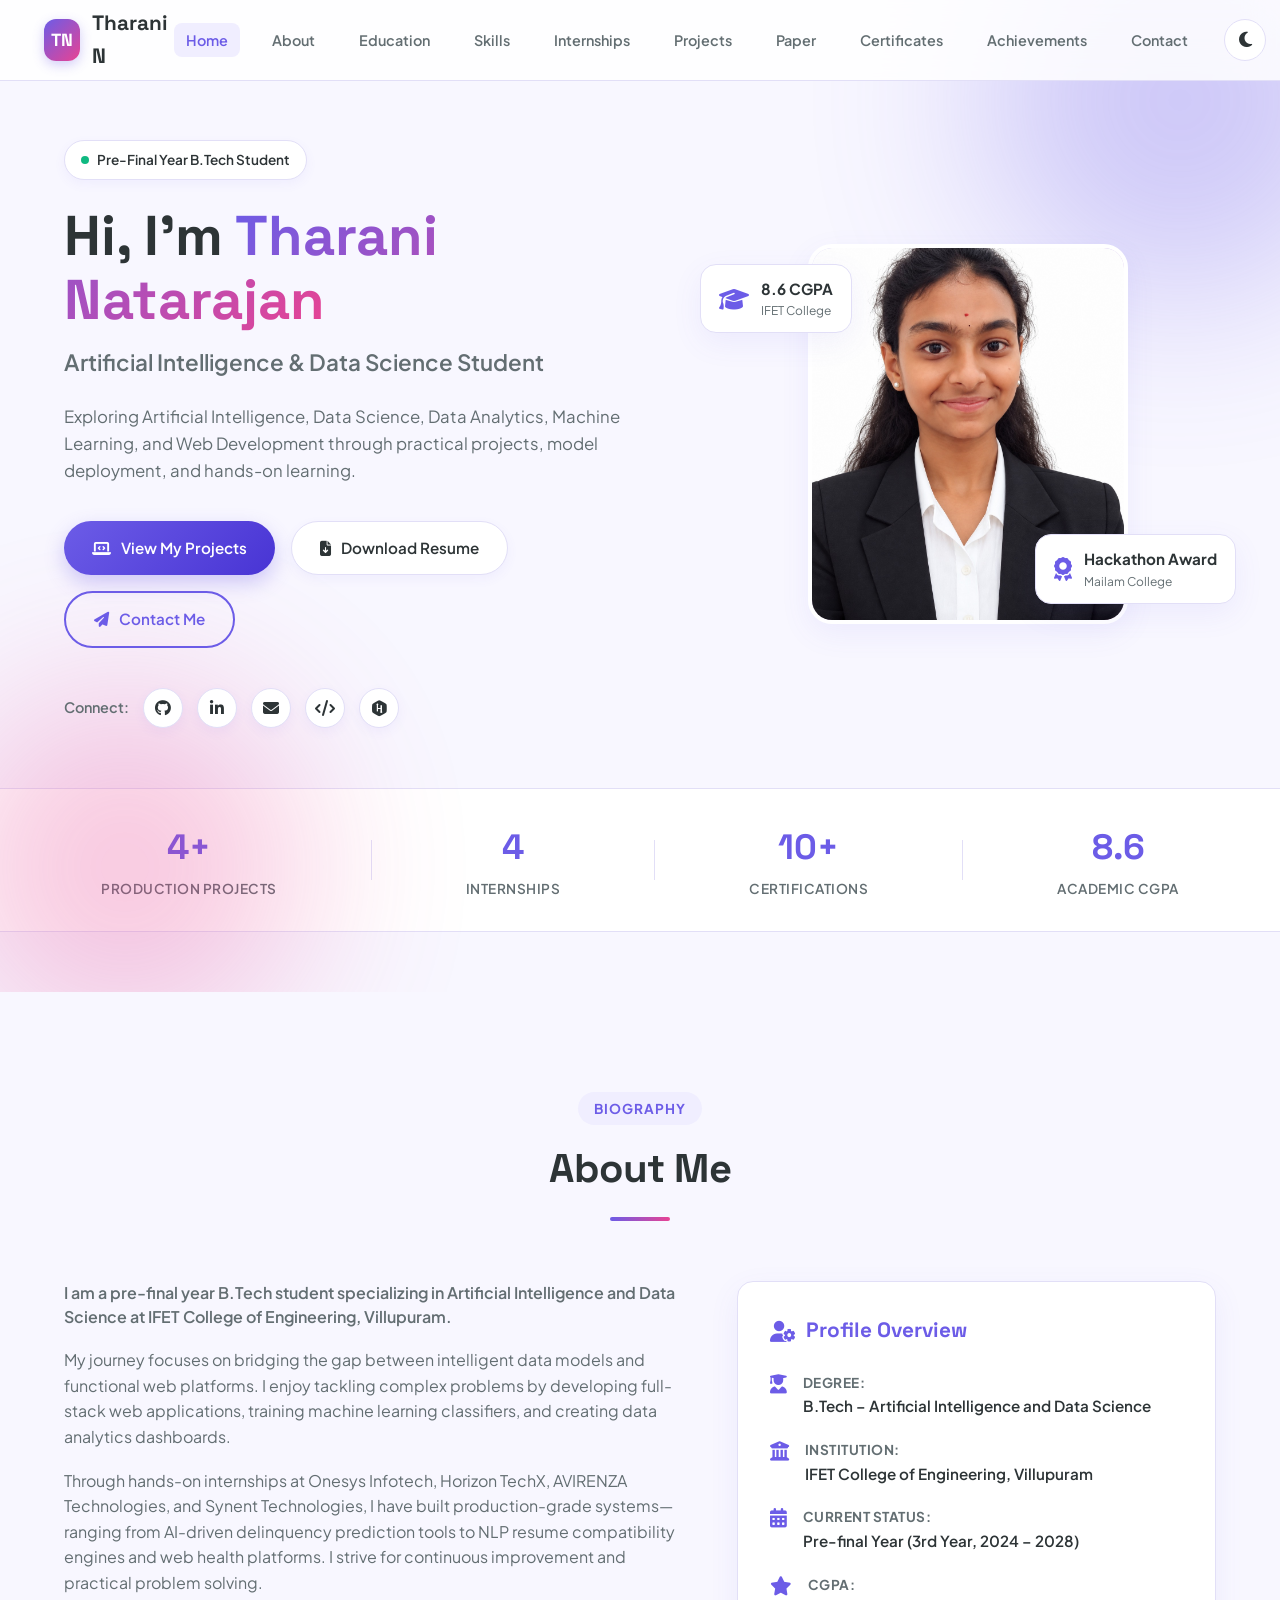
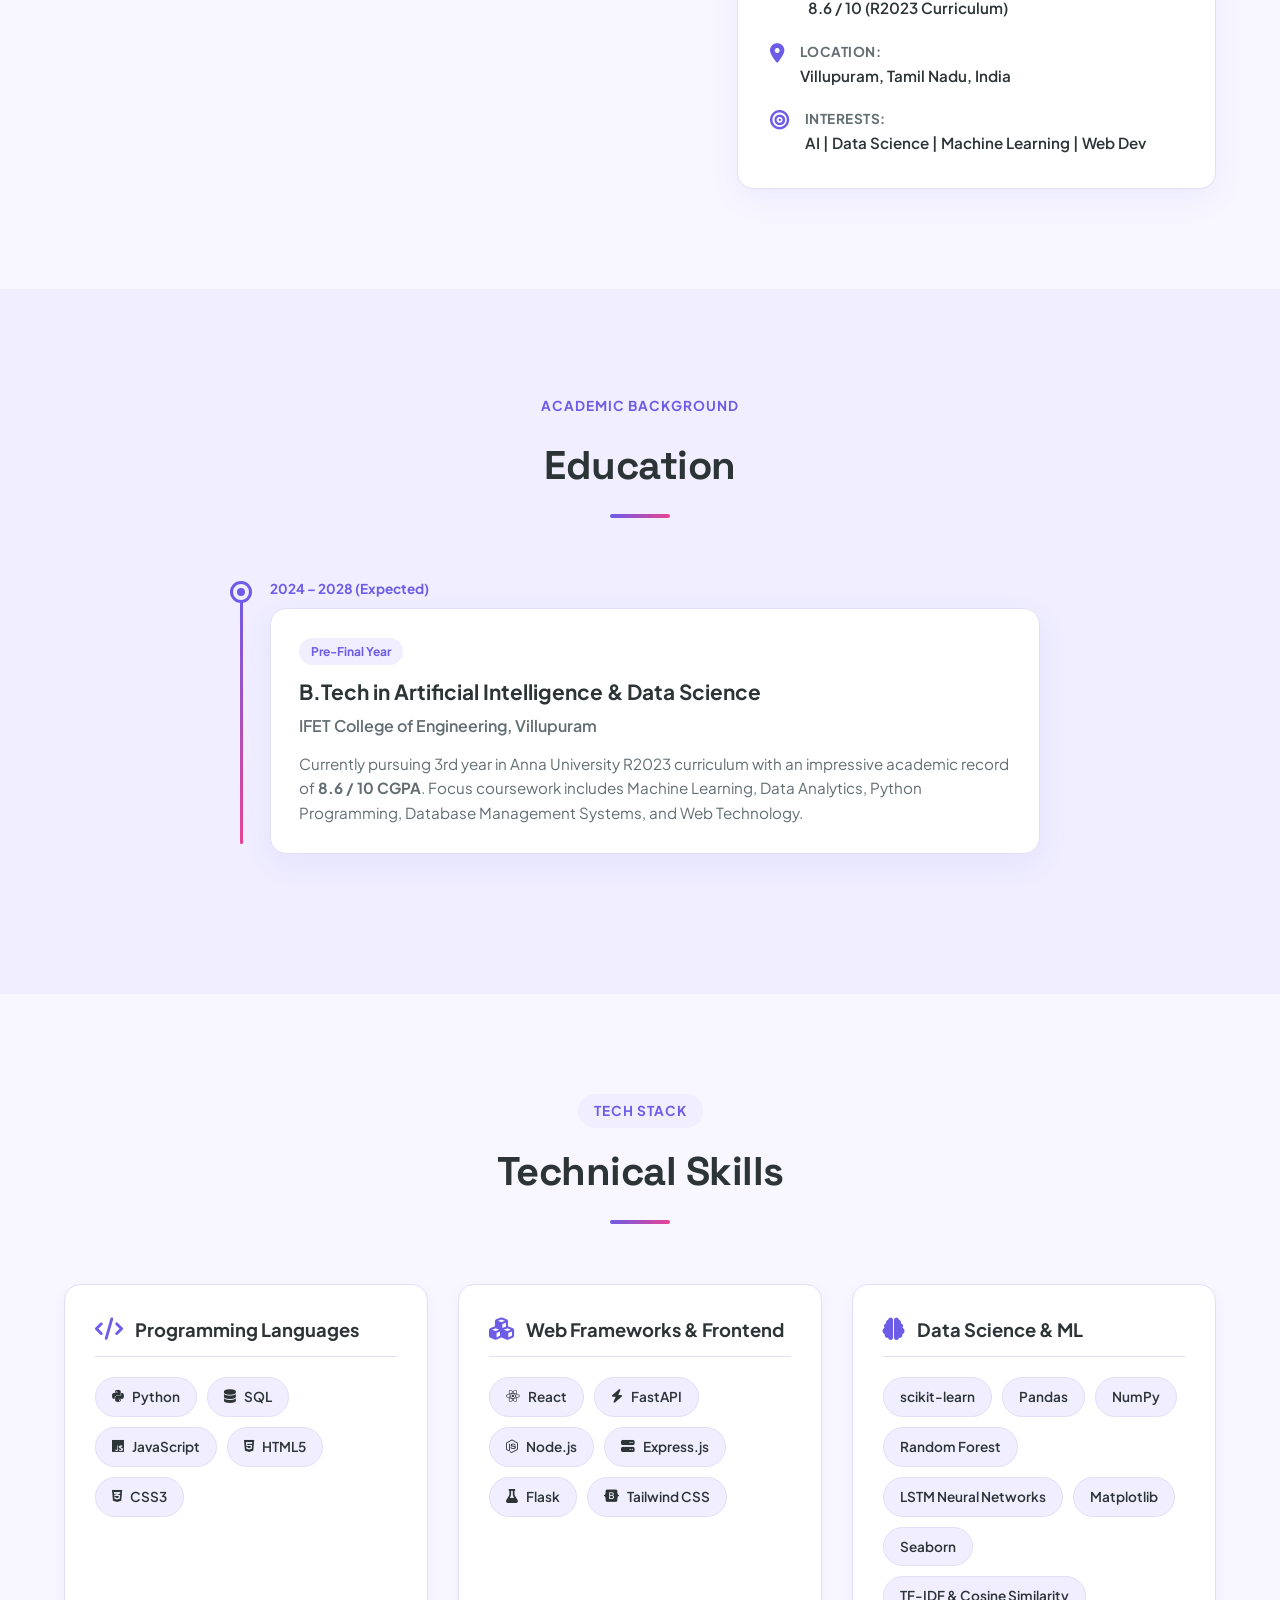
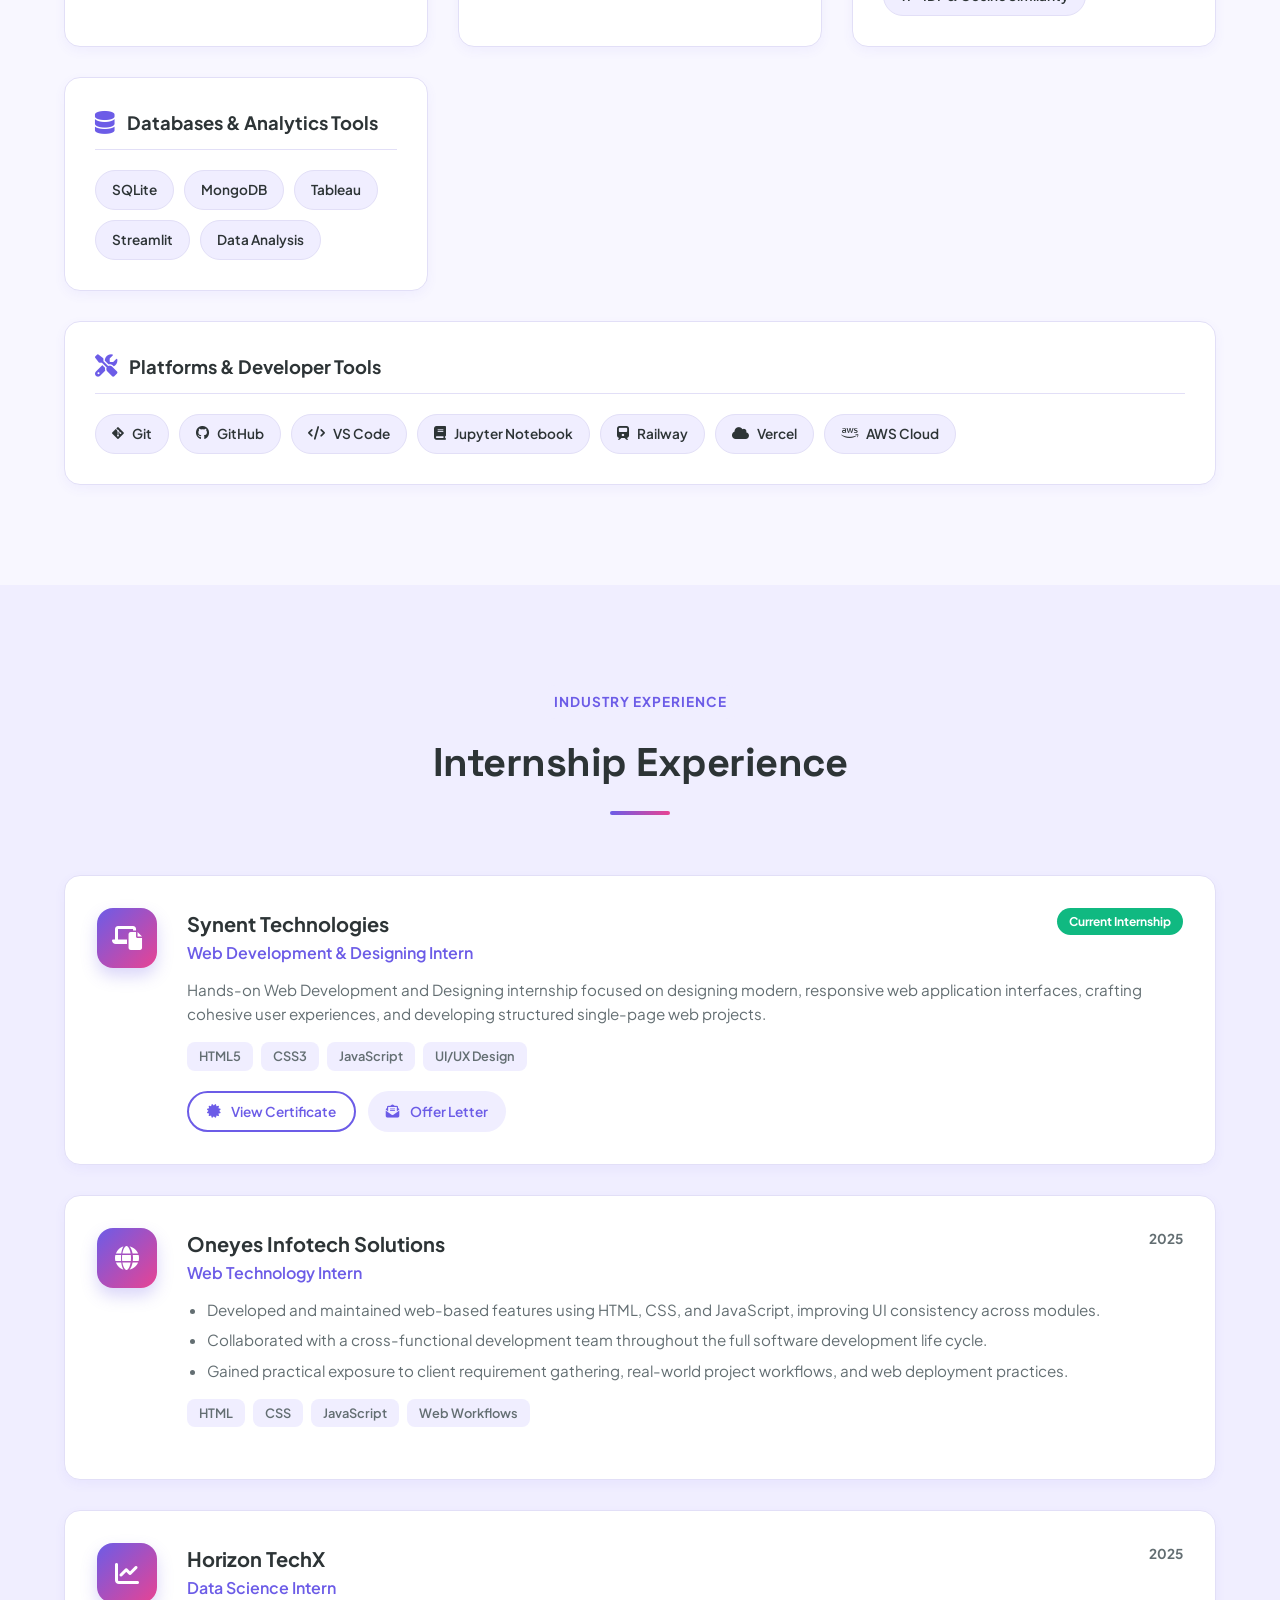
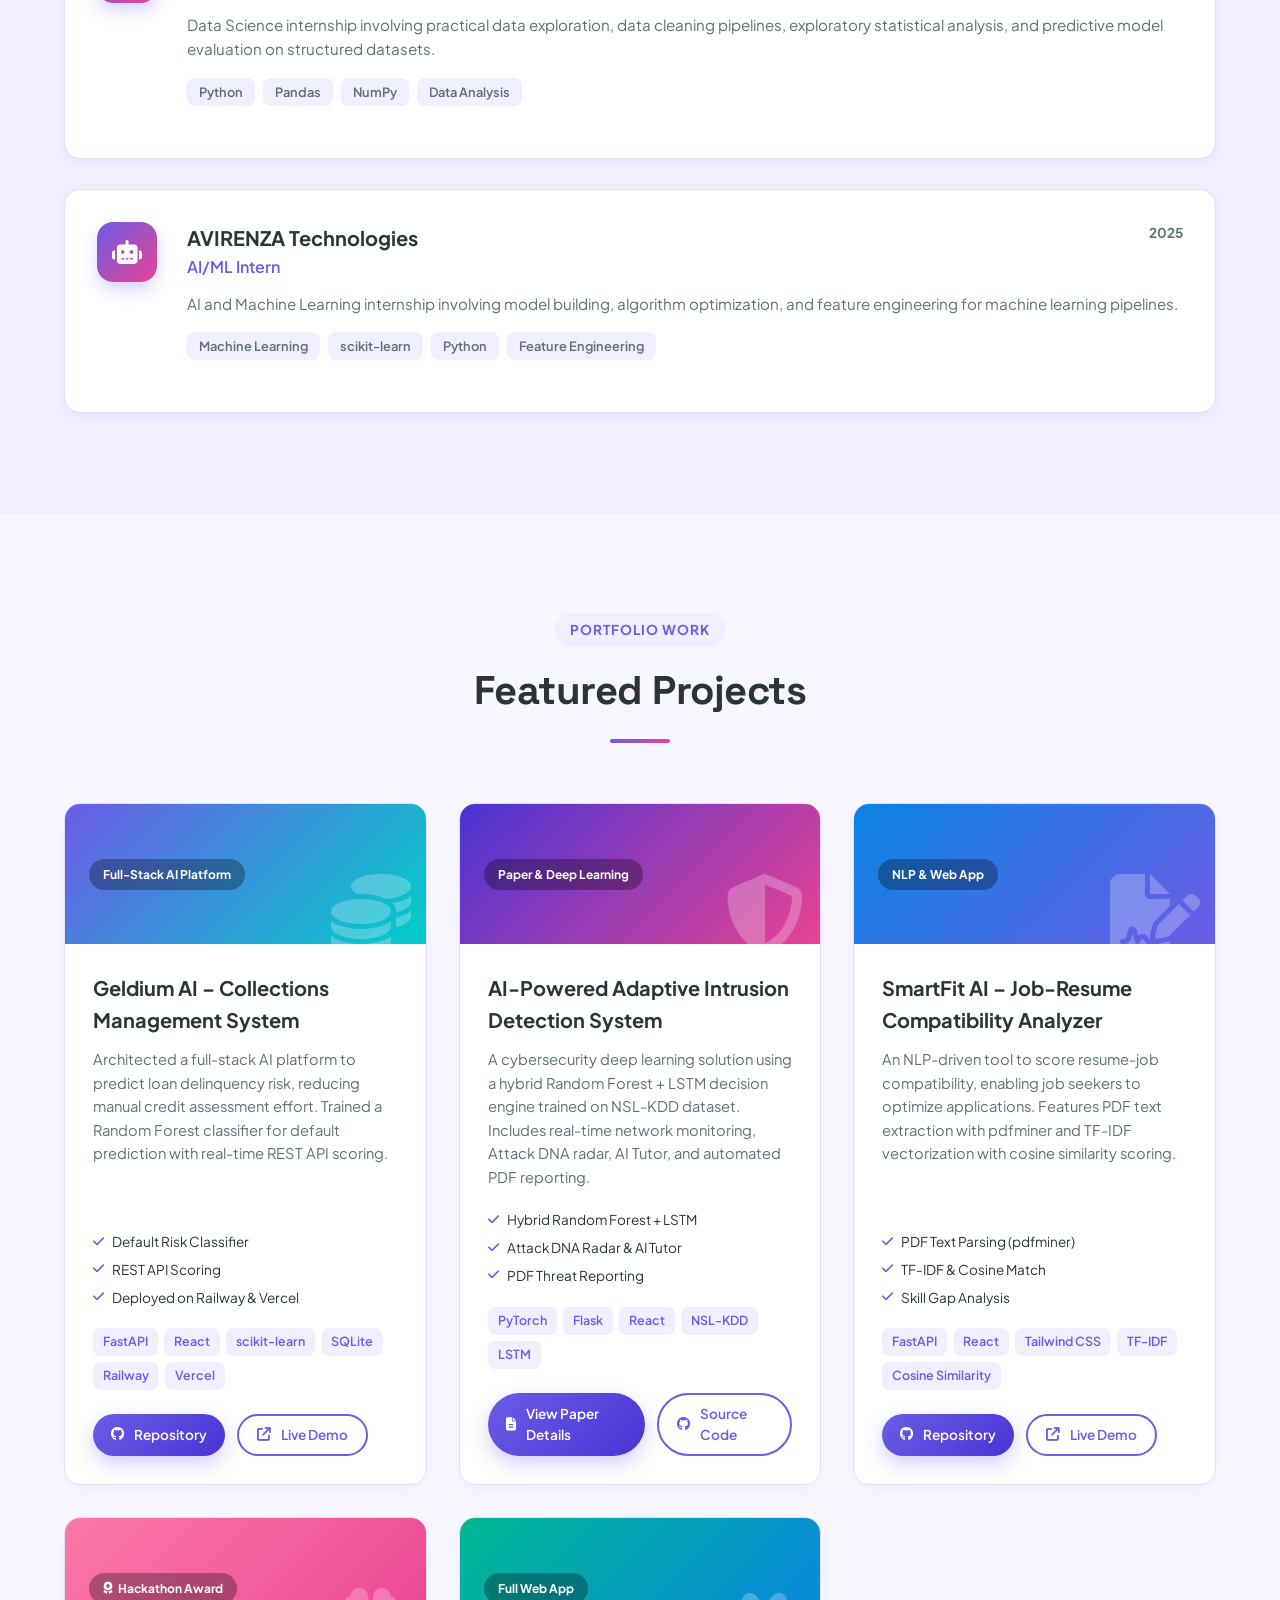
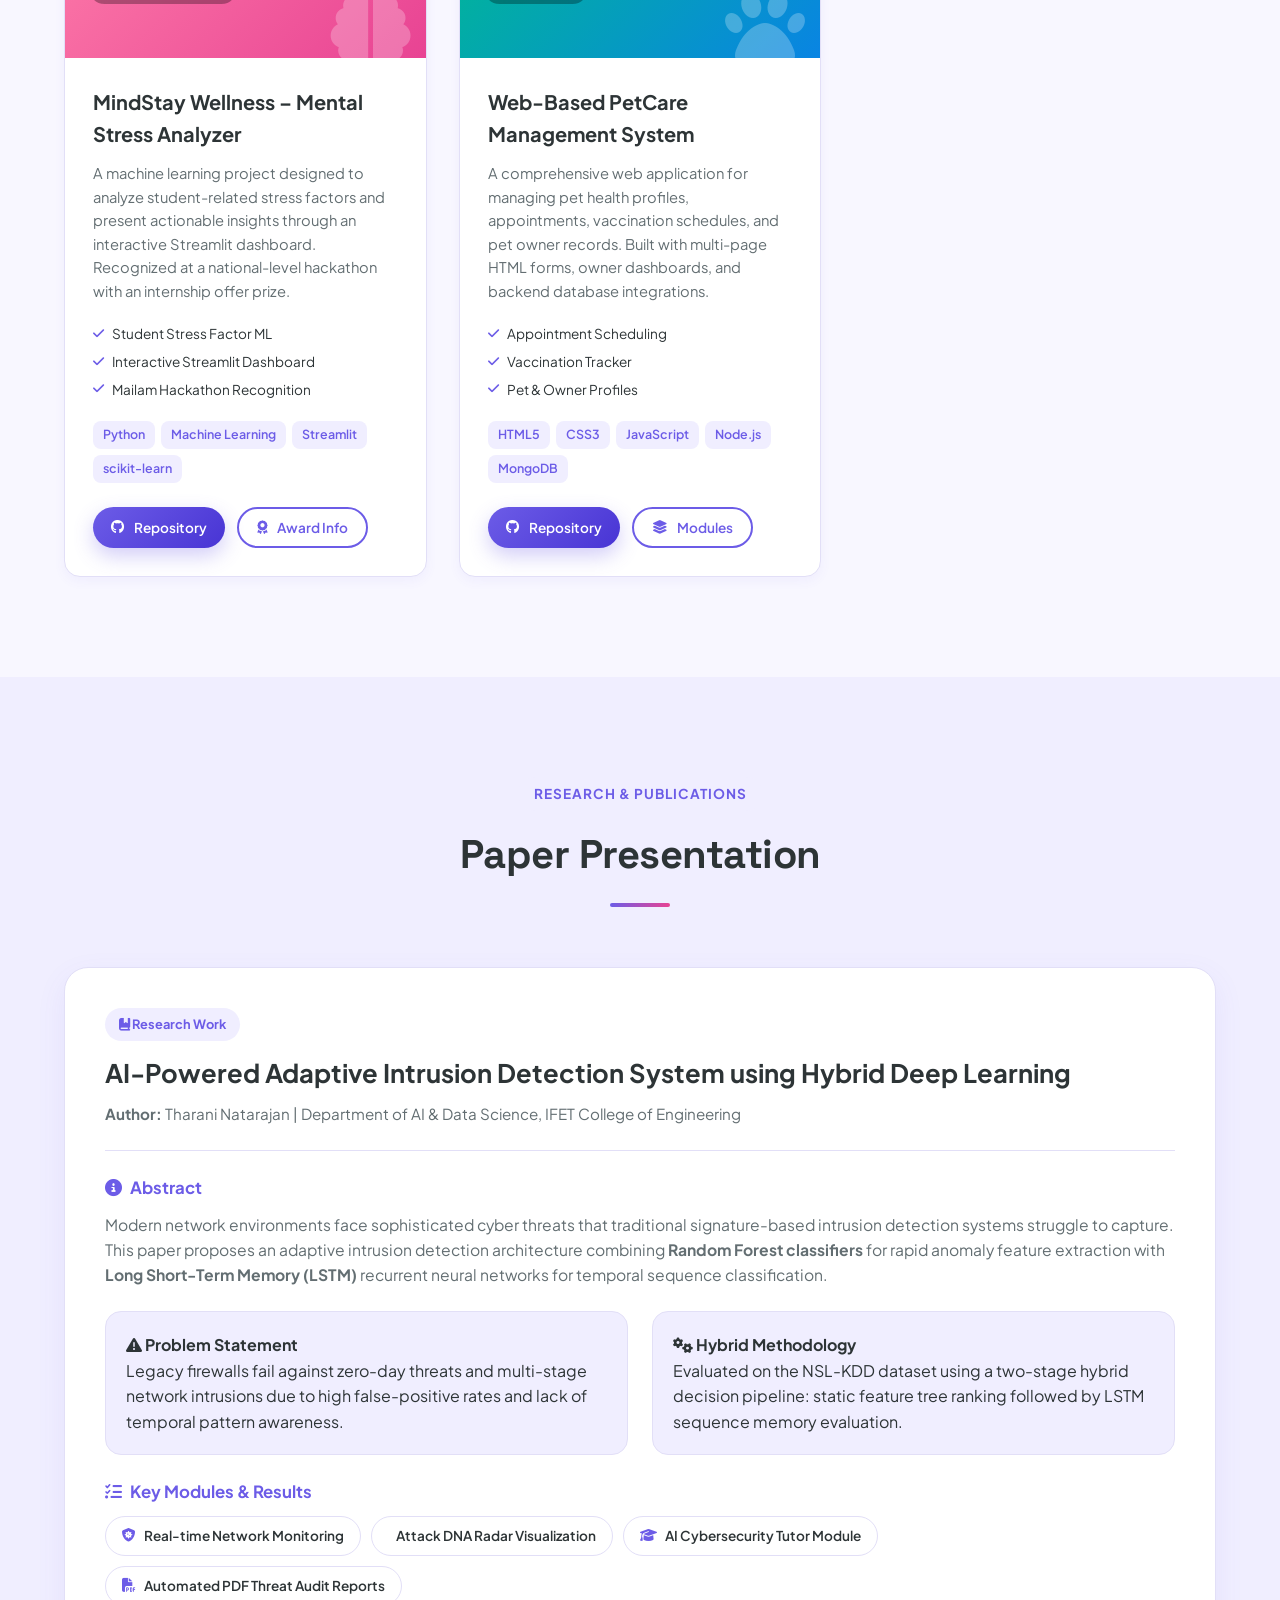
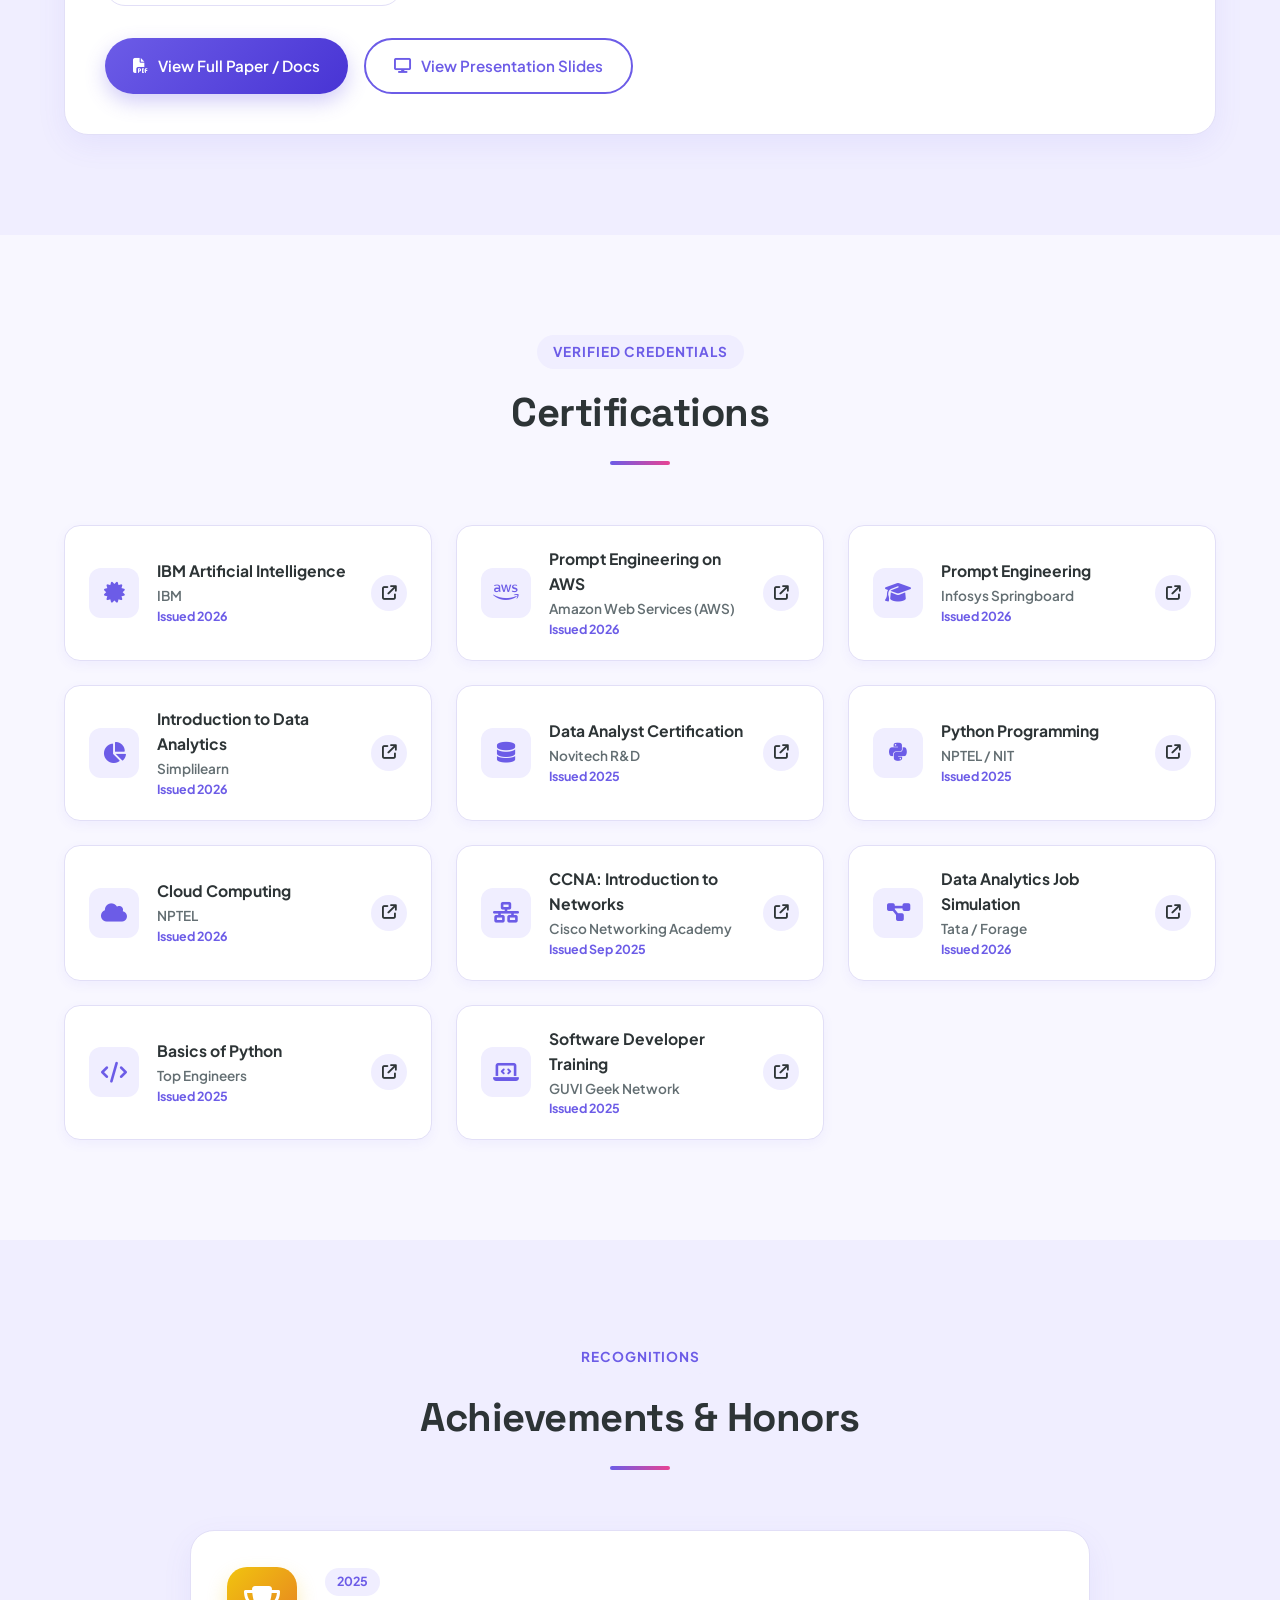
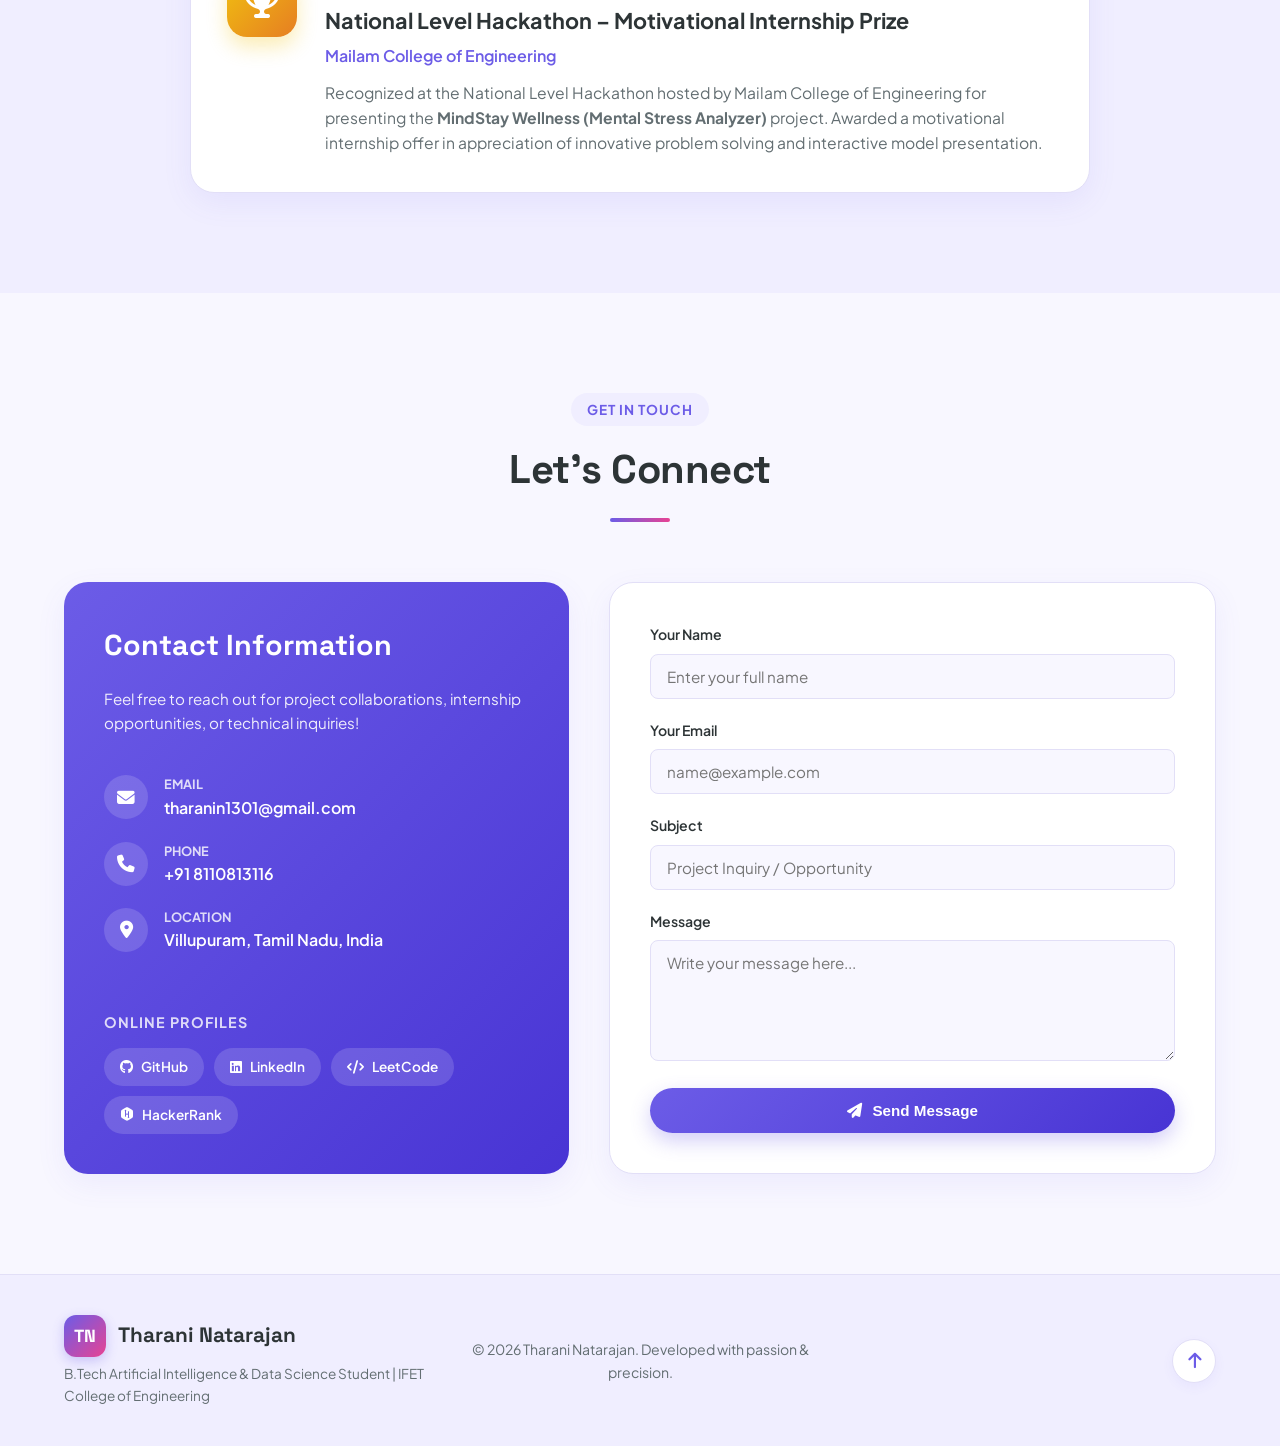
==== commit 873250ff: "Update hackathon badge text to Hackathon Award / Motivational Prize" ====
--- a/index.html
+++ b/index.html
@@ -98,7 +98,7 @@
                 <div class="floating-badge badge-2">
                     <i class="fa-solid fa-award"></i>
                     <div>
-                        <strong>Hackathon Winner</strong>
+                        <strong>Hackathon Award</strong>
                         <span>Mailam College</span>
                     </div>
                 </div>
@@ -553,7 +553,7 @@
                 <div class="project-card">
                     <div class="project-banner gradient-4">
                         <i class="fa-solid fa-brain project-icon-bg"></i>
-                        <span class="project-type-badge"><i class="fa-solid fa-trophy"></i> Hackathon Award Winner</span>
+                        <span class="project-type-badge"><i class="fa-solid fa-award"></i> Hackathon Award</span>
                     </div>
                     <div class="project-body">
                         <h3 class="project-title">MindStay Wellness – Mental Stress Analyzer</h3>
@@ -563,7 +563,7 @@
                         <div class="project-features">
                             <span><i class="fa-solid fa-check"></i> Student Stress Factor ML</span>
                             <span><i class="fa-solid fa-check"></i> Interactive Streamlit Dashboard</span>
-                            <span><i class="fa-solid fa-check"></i> Mailam Hackathon Winner</span>
+                            <span><i class="fa-solid fa-check"></i> Mailam Hackathon Recognition</span>
                         </div>
                         <div class="project-tech-tags">
                             <span>Python</span>
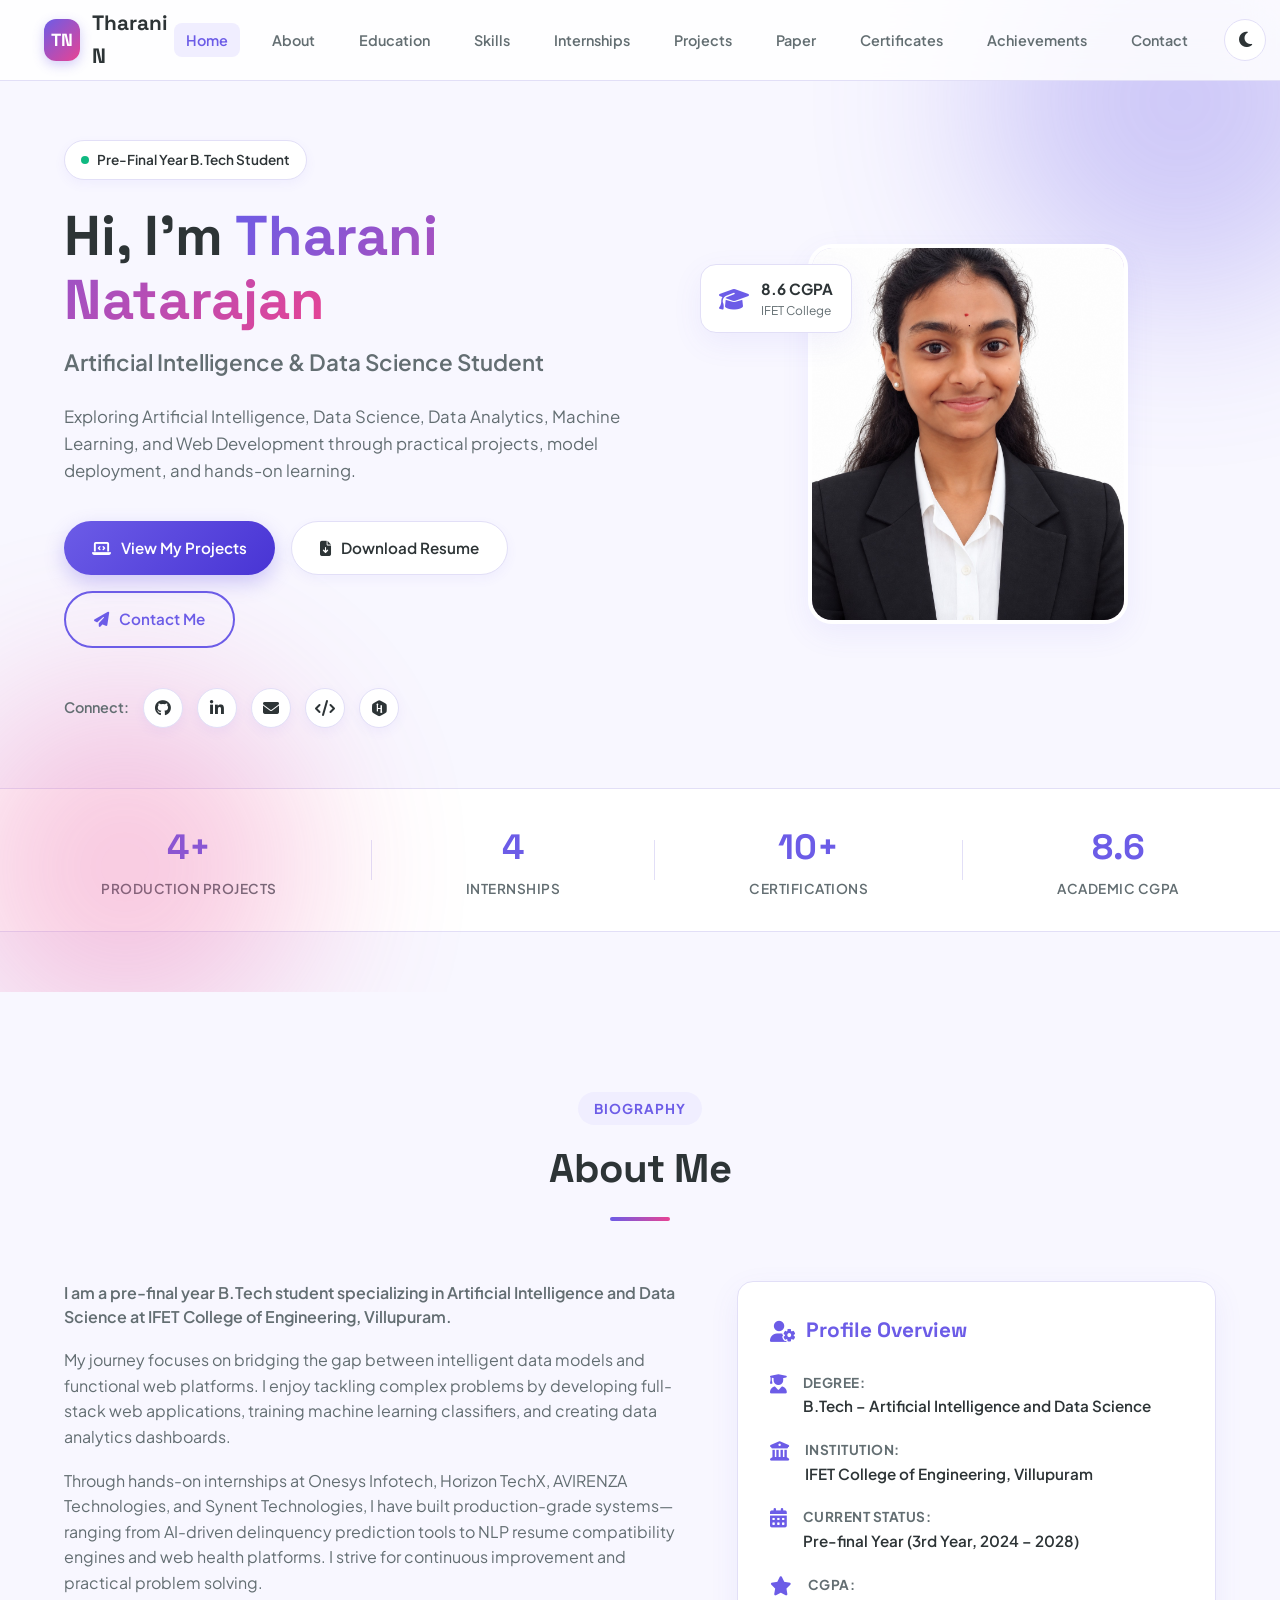
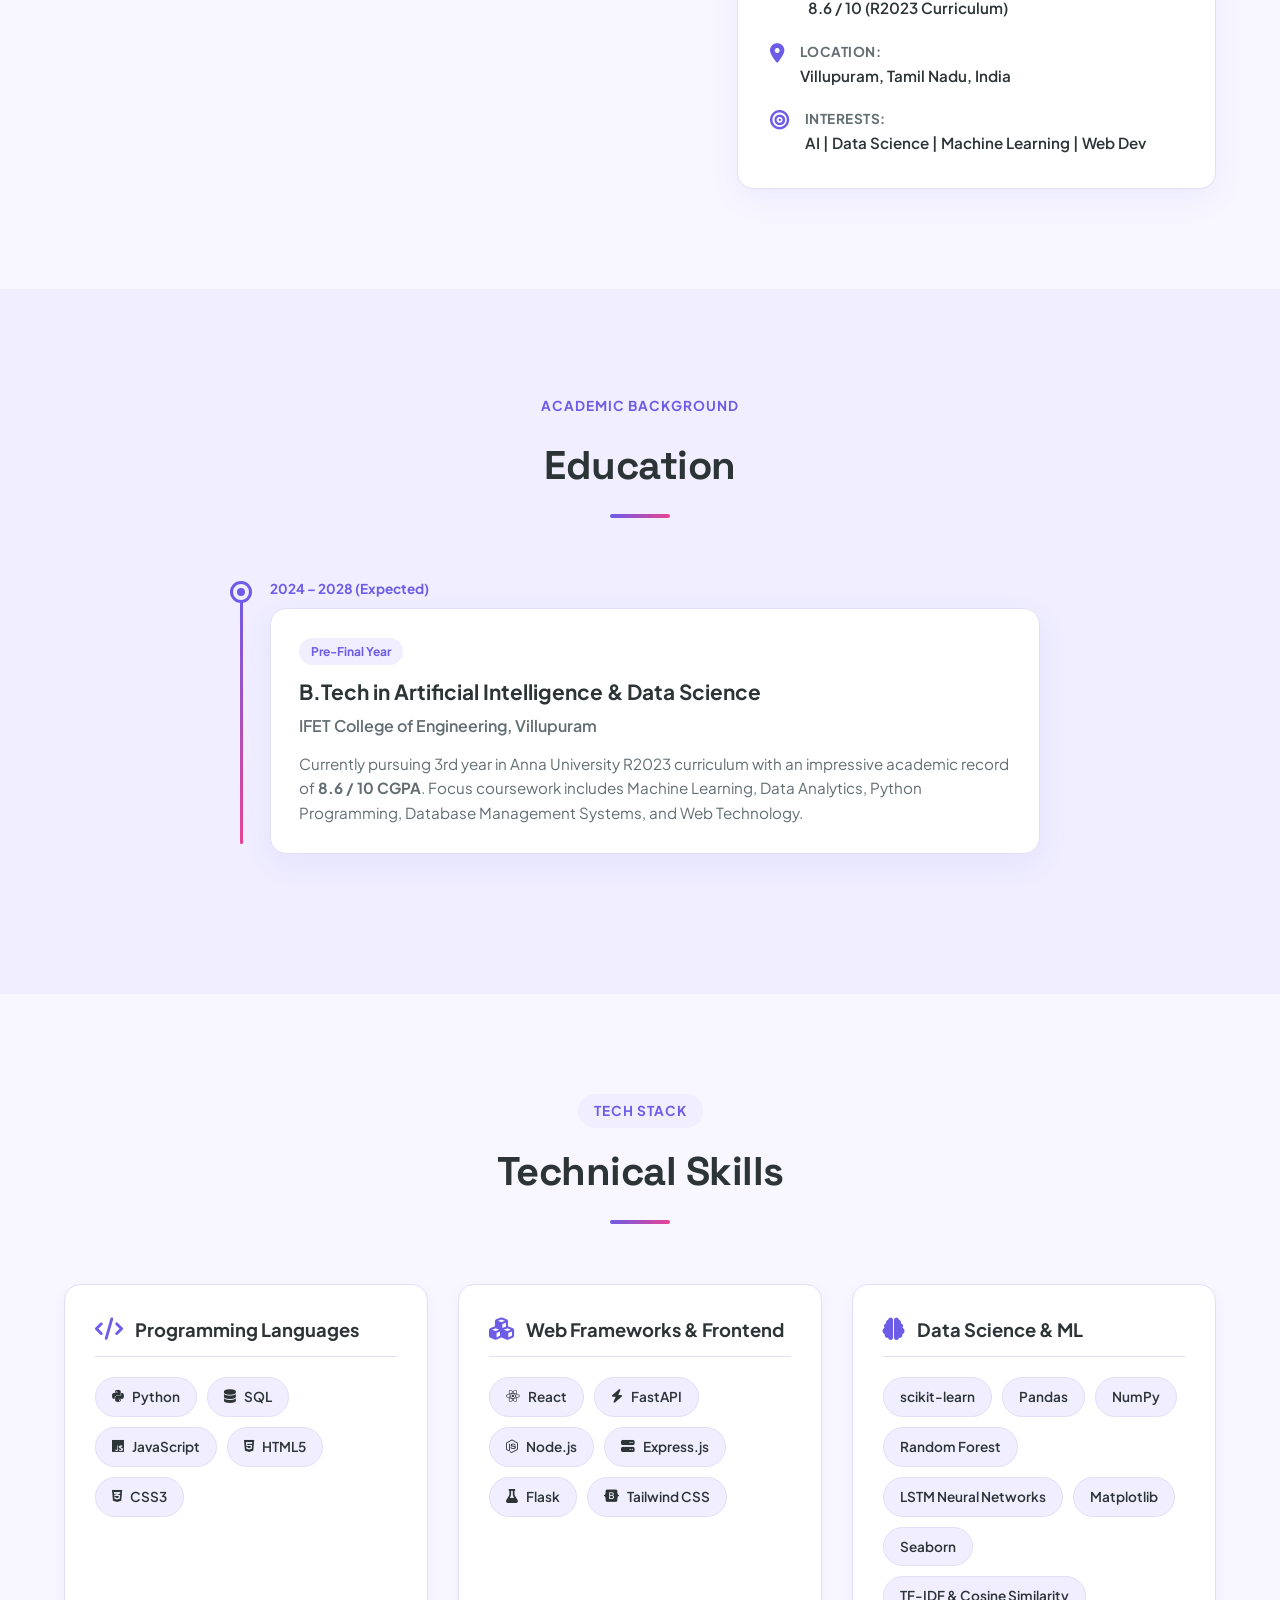
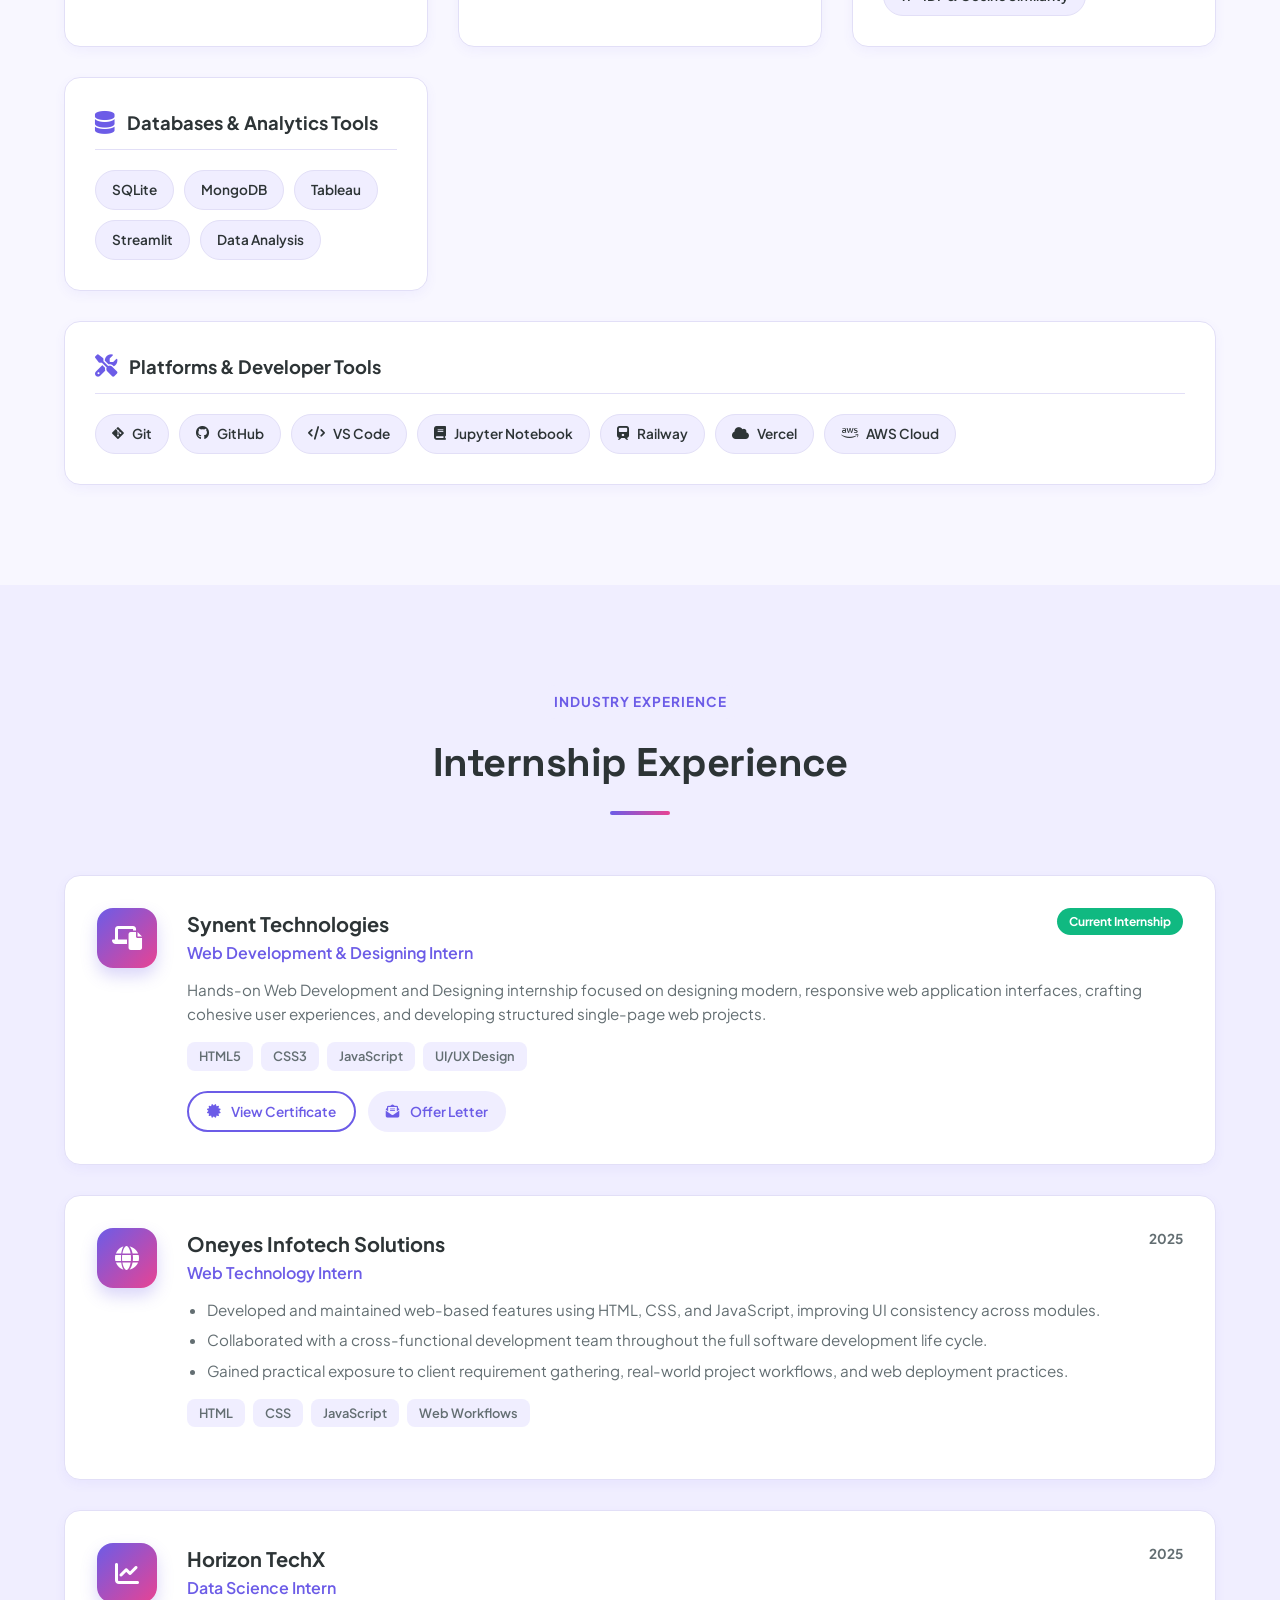
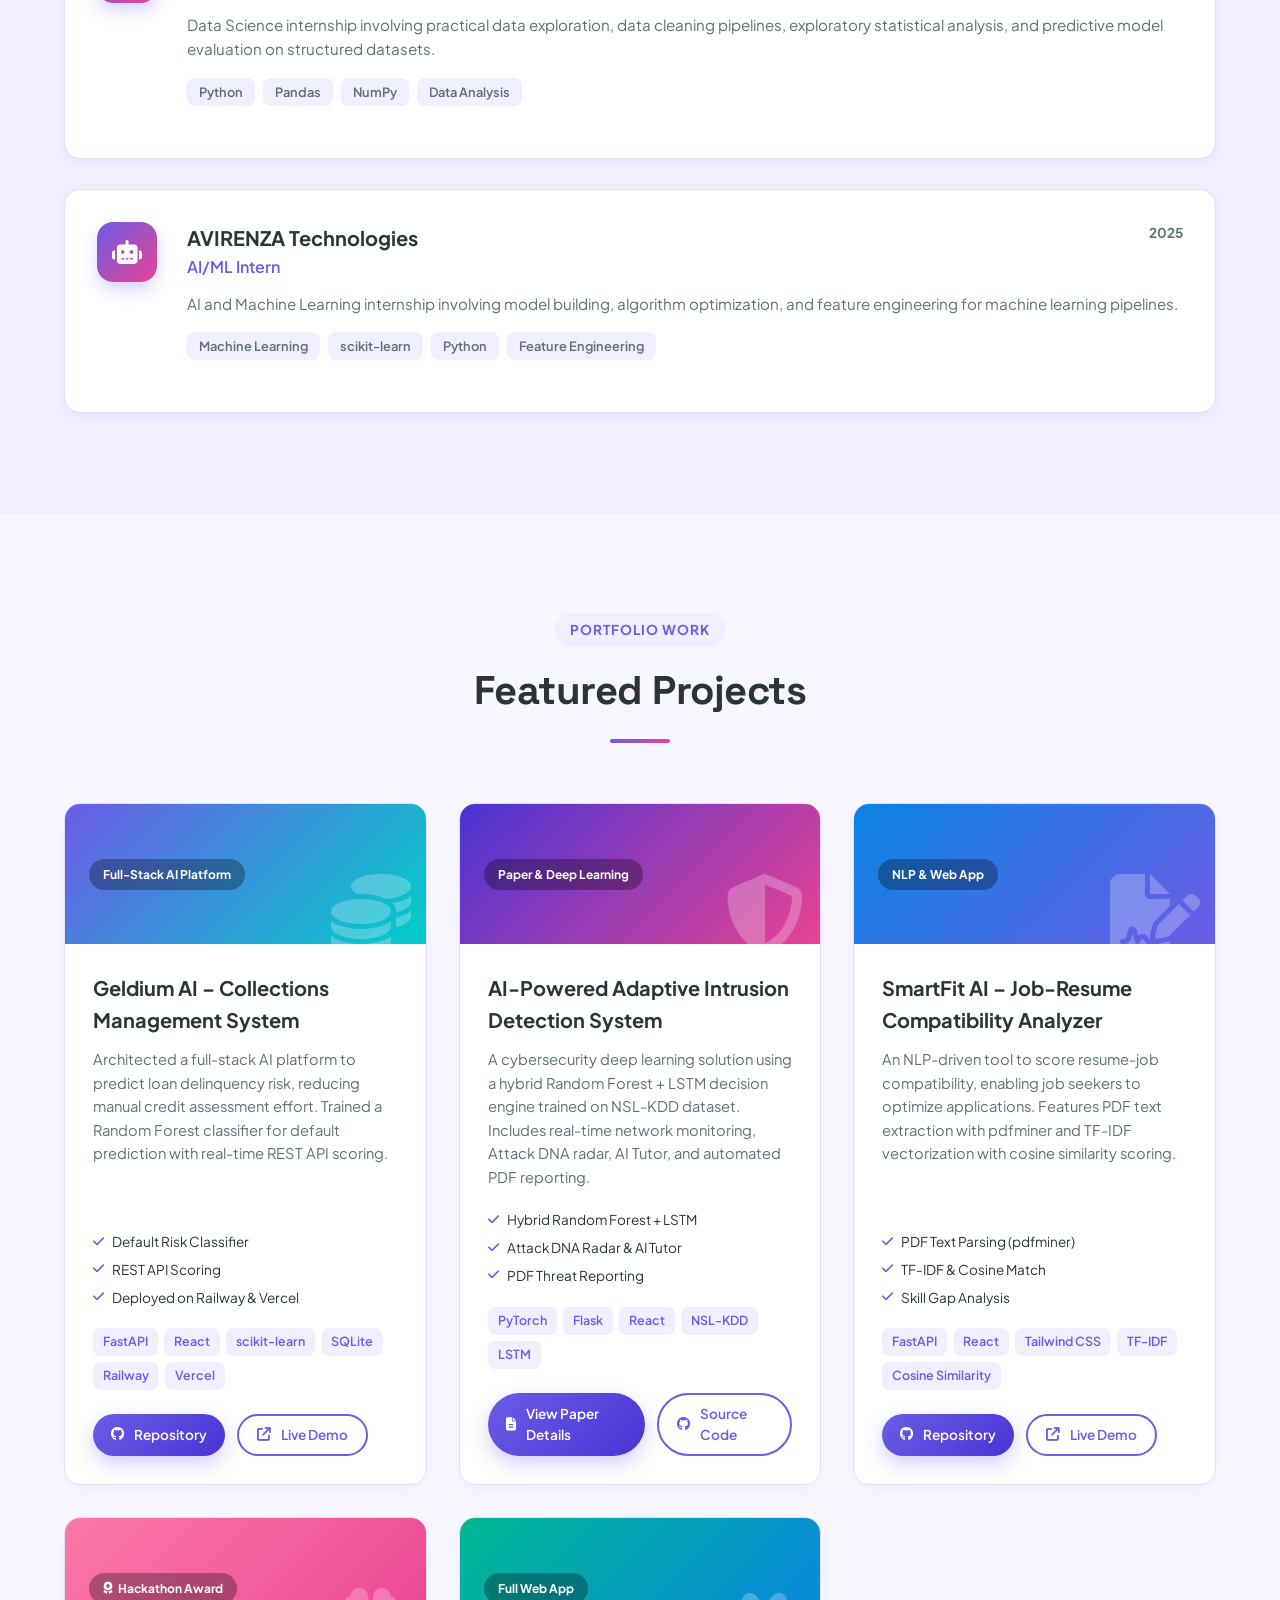
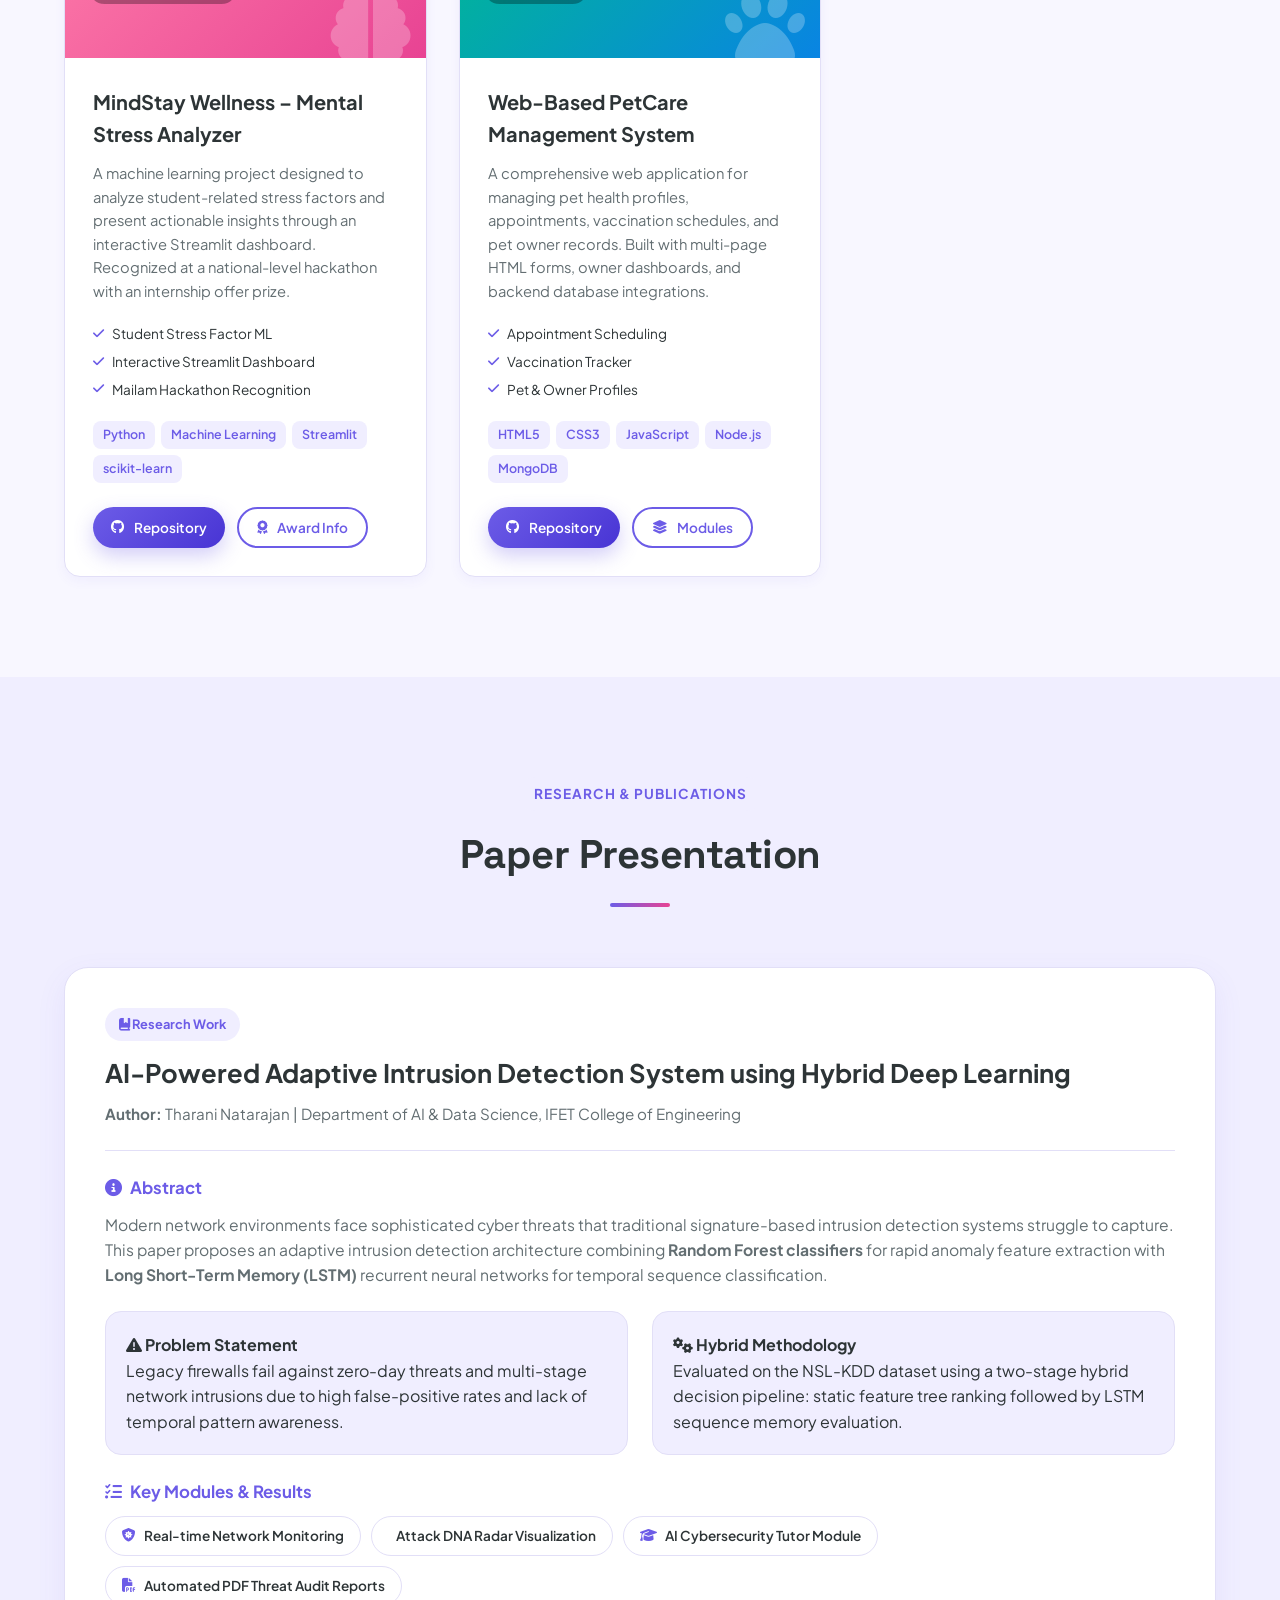
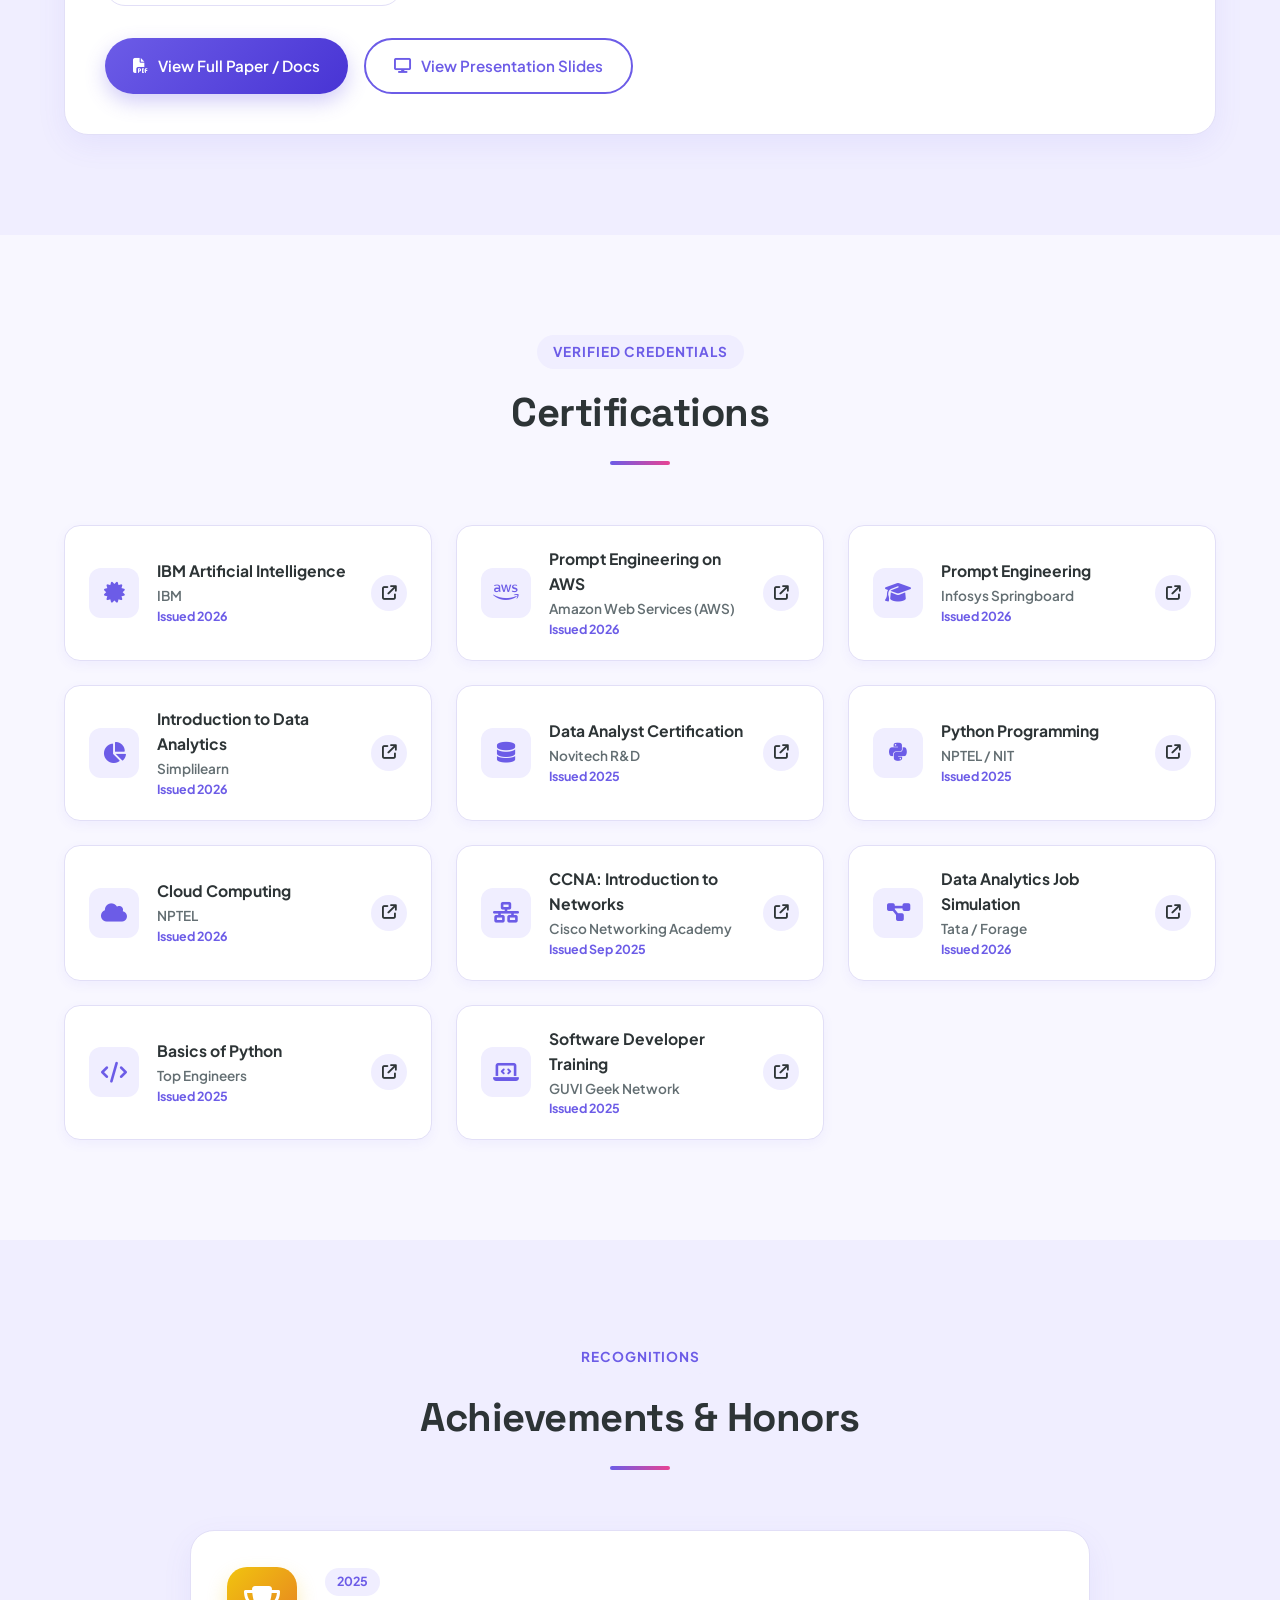
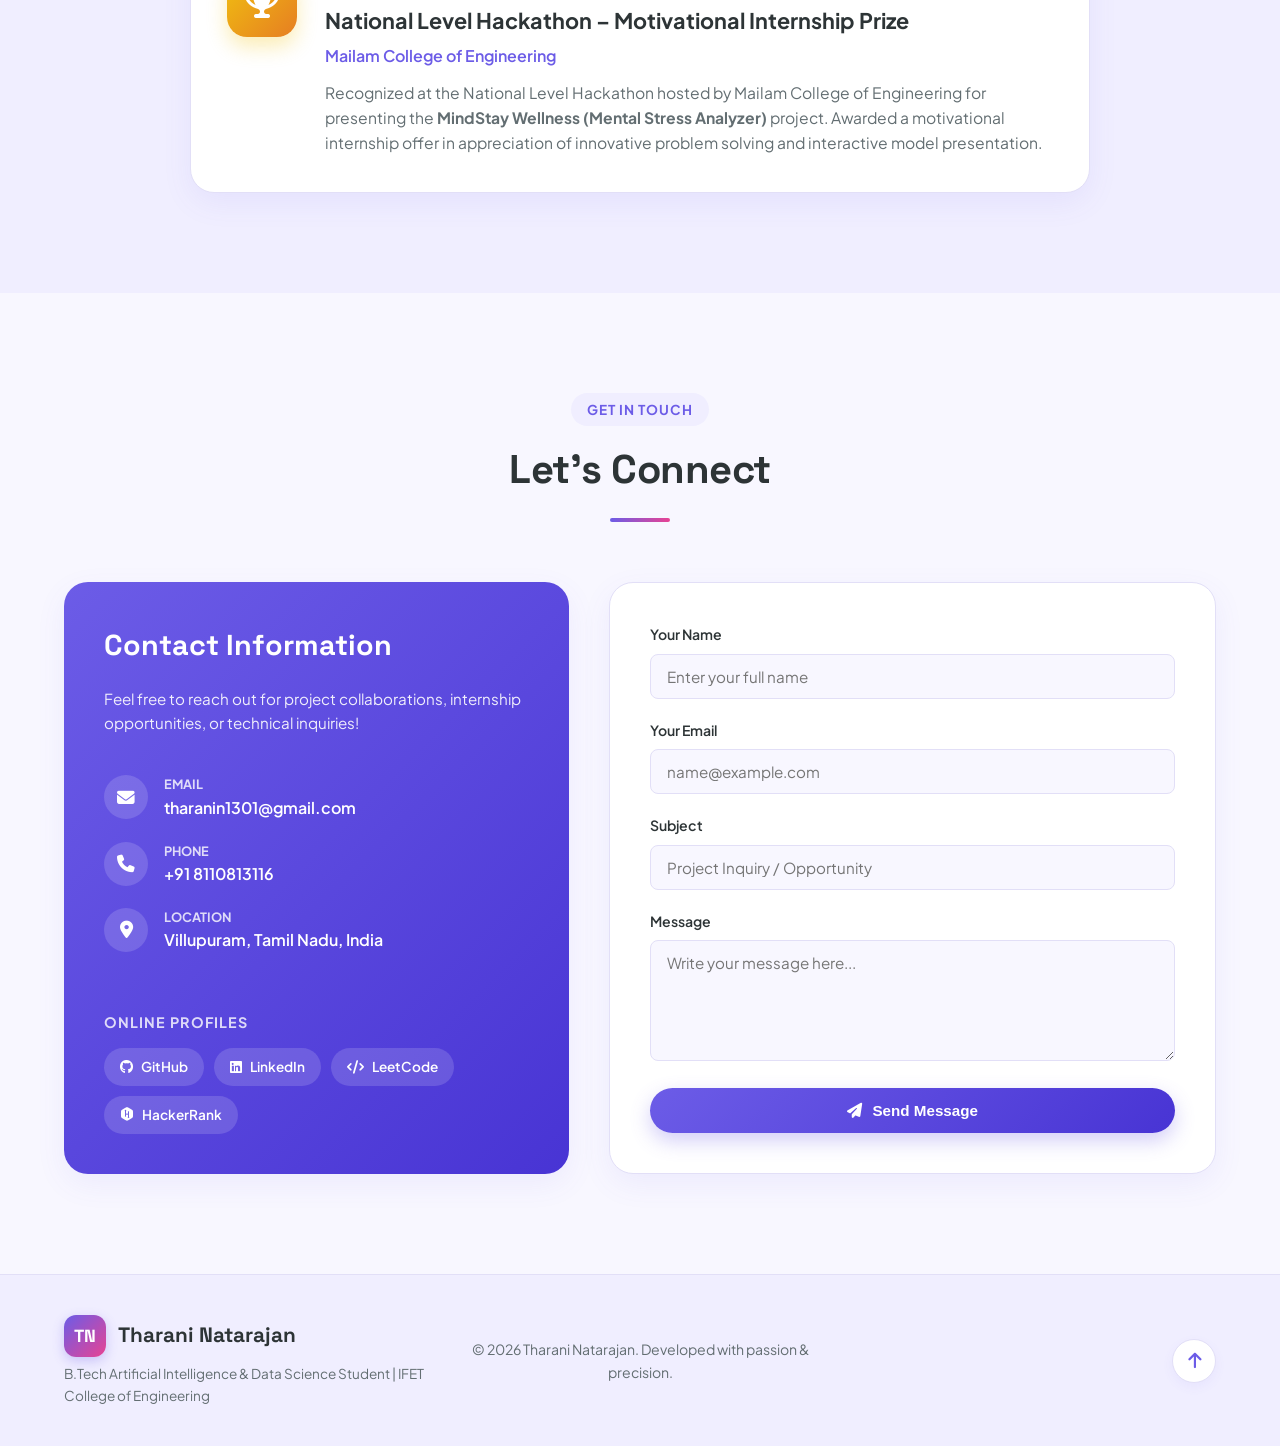
==== commit d4a67c23: "Remove second floating badge in hero, keep 8.6 CGPA badge only" ====
--- a/index.html
+++ b/index.html
@@ -95,13 +95,6 @@
                         <span>IFET College</span>
                     </div>
                 </div>
-                <div class="floating-badge badge-2">
-                    <i class="fa-solid fa-award"></i>
-                    <div>
-                        <strong>Hackathon Award</strong>
-                        <span>Mailam College</span>
-                    </div>
-                </div>
             </div>
         </div>
 
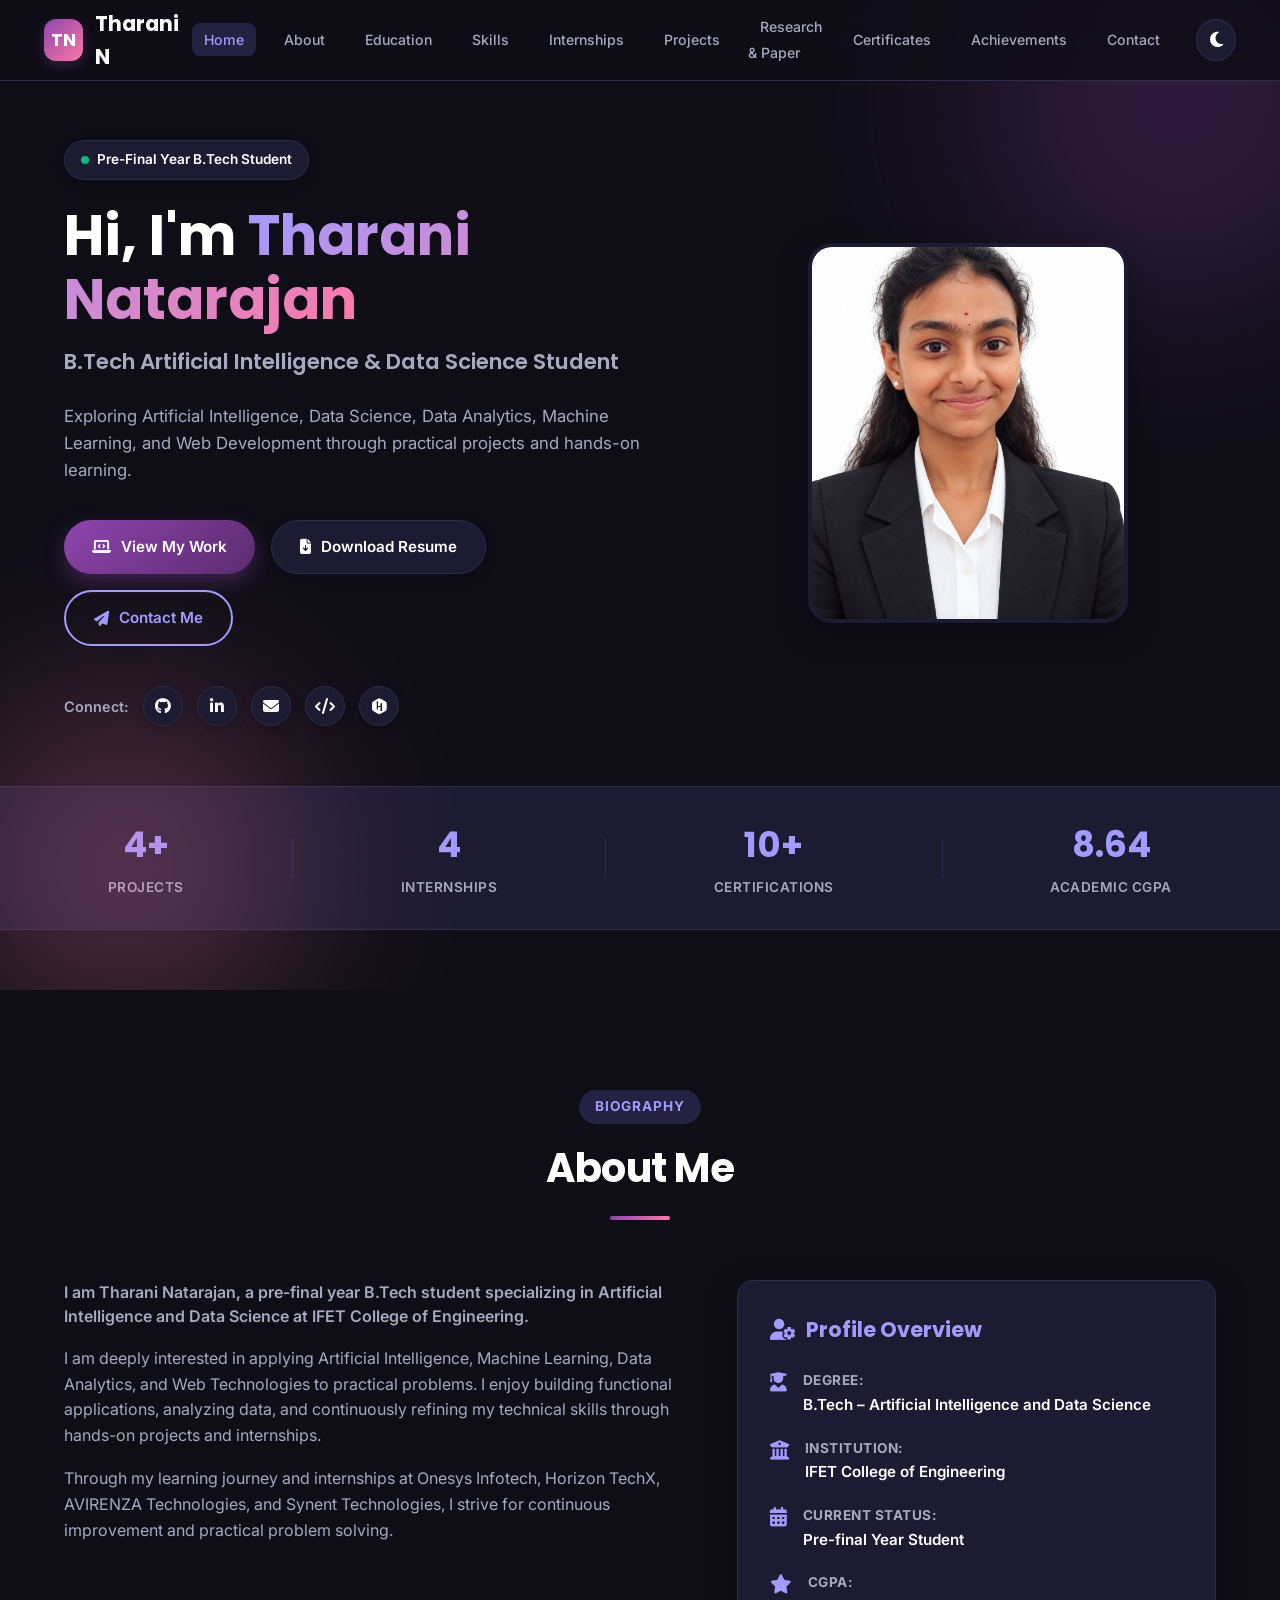
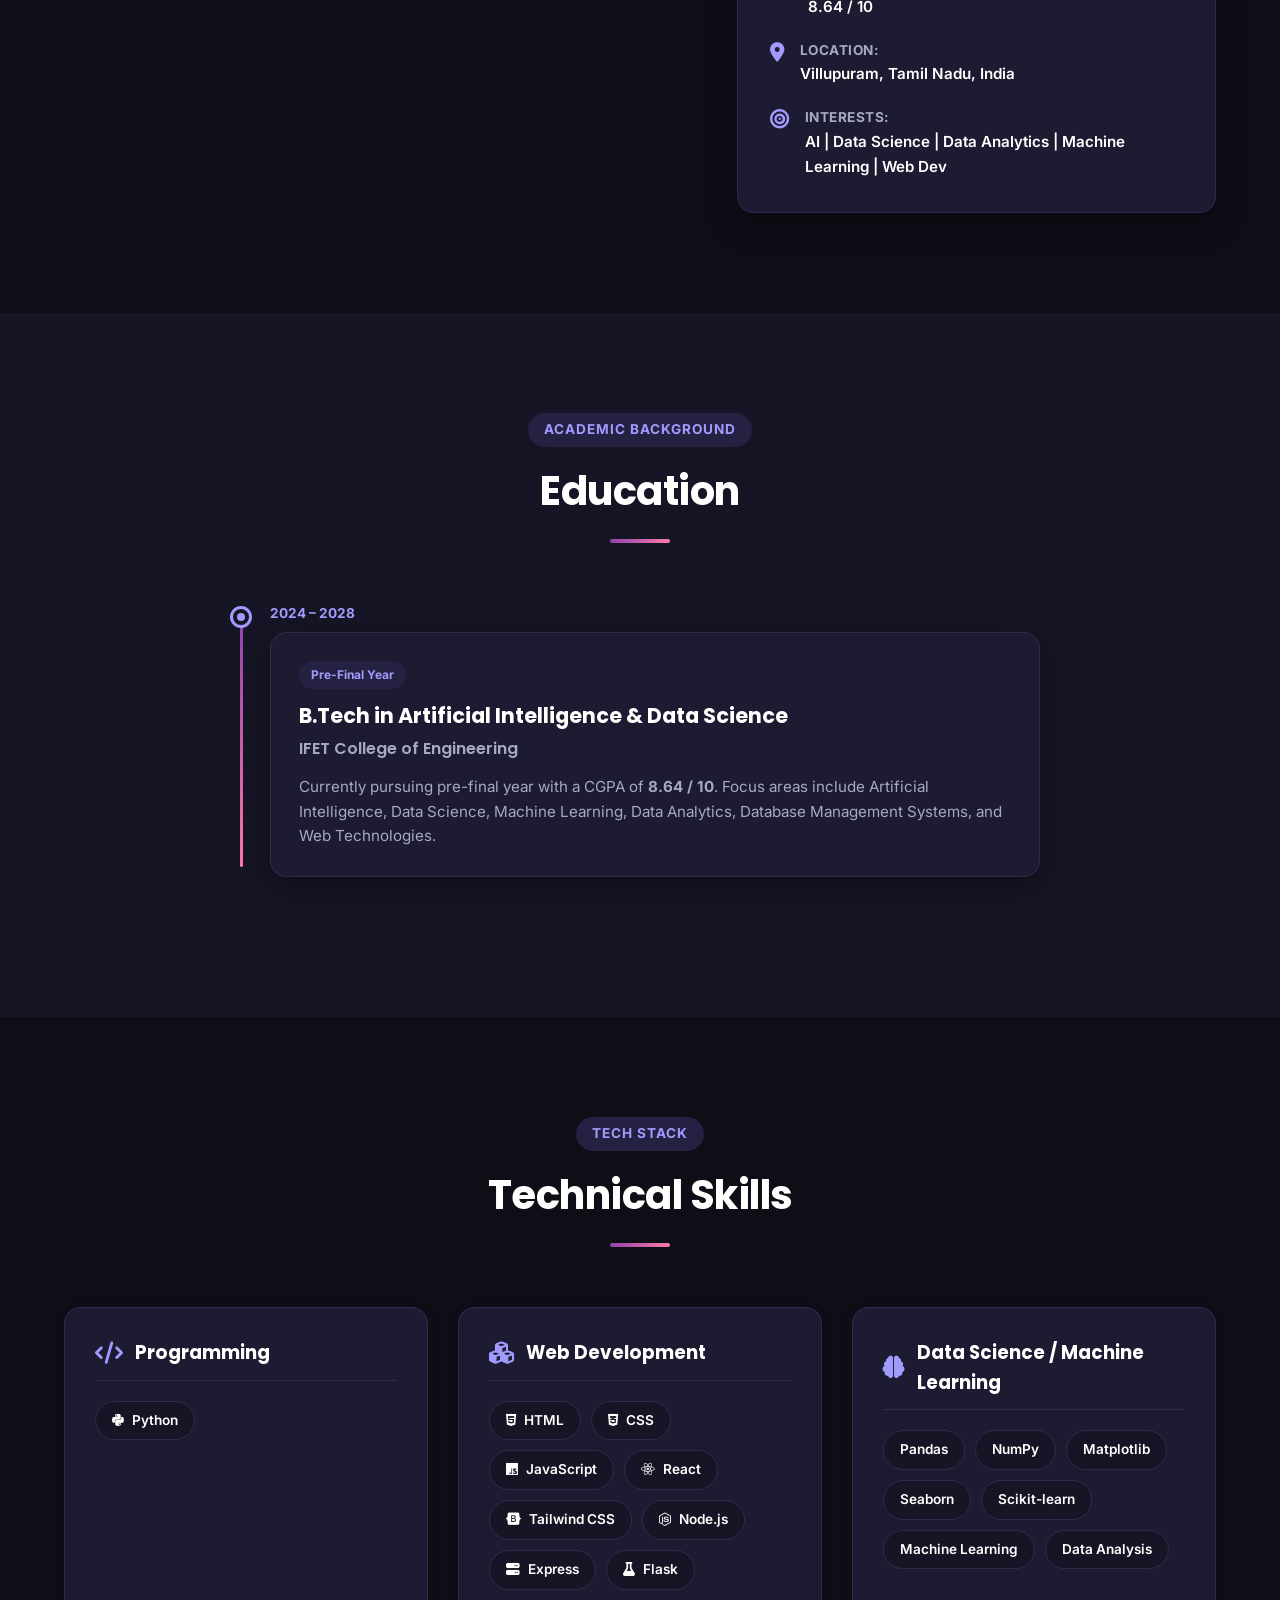
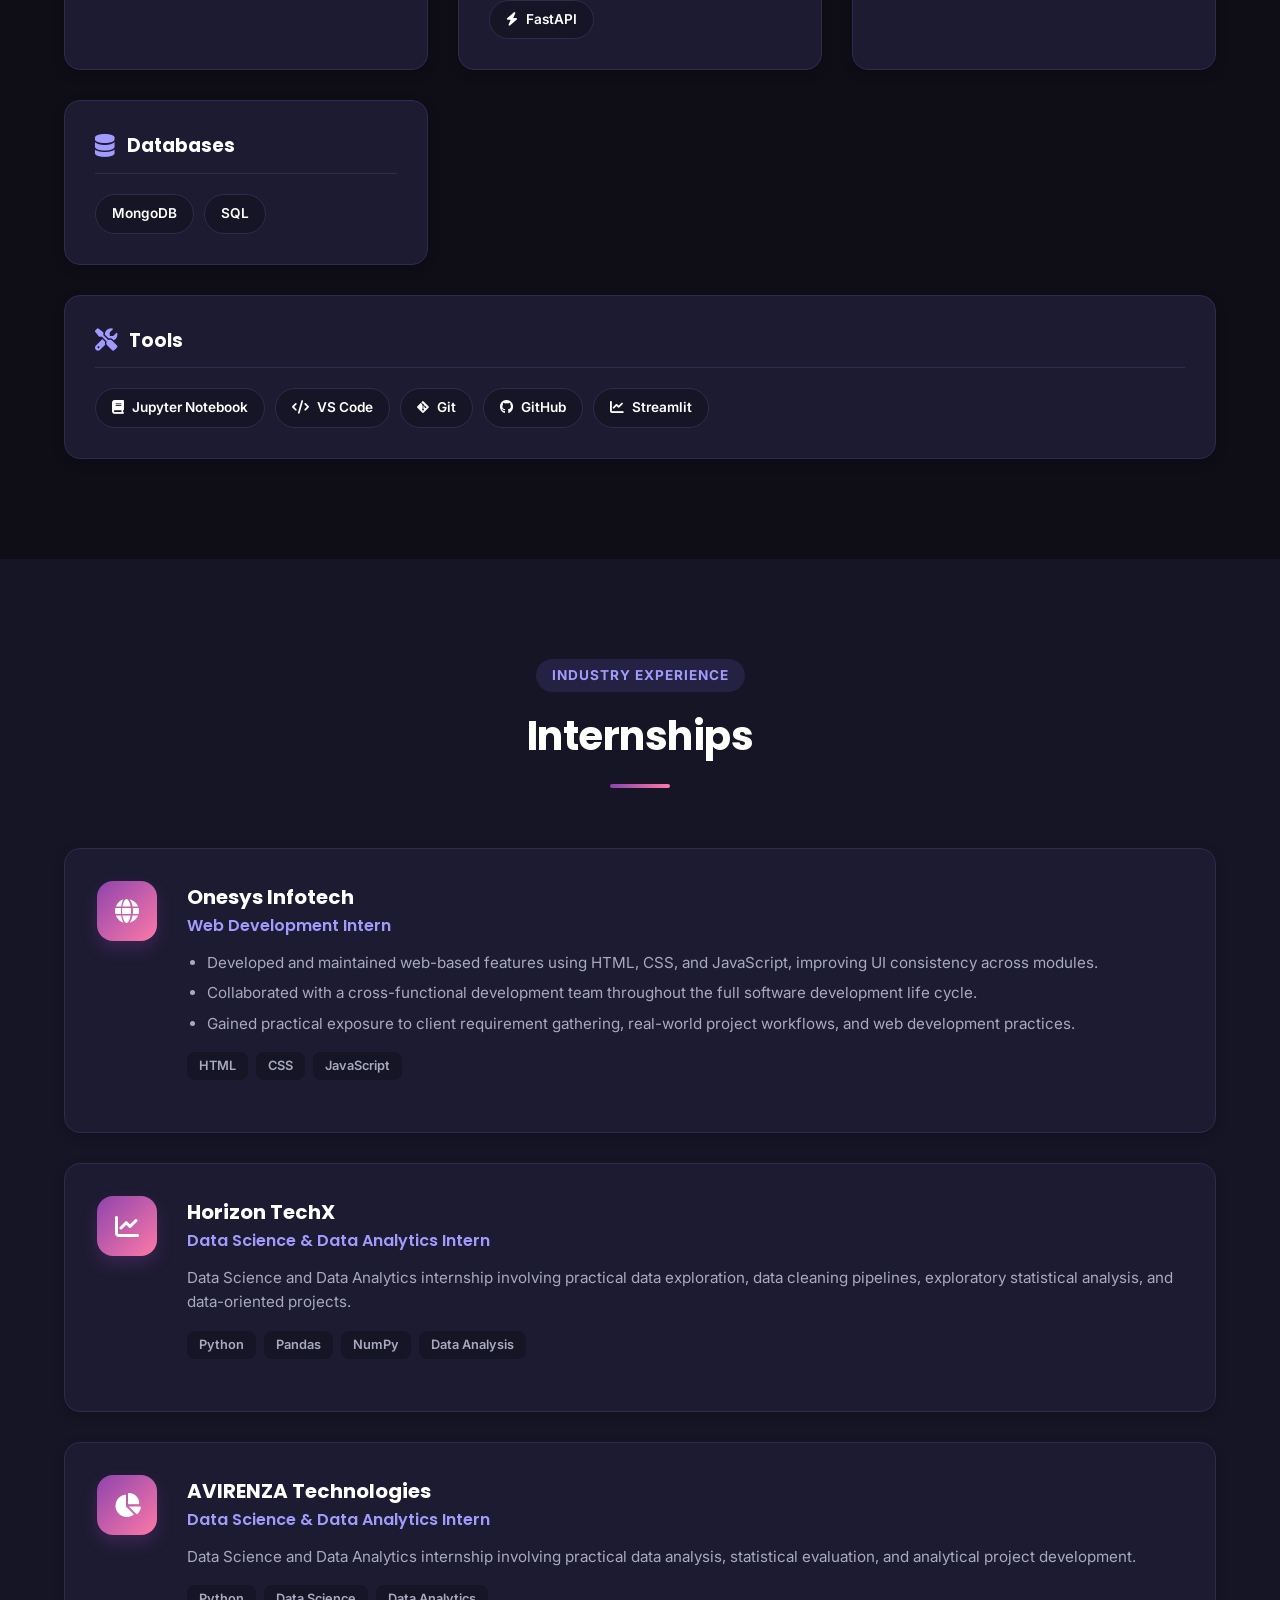
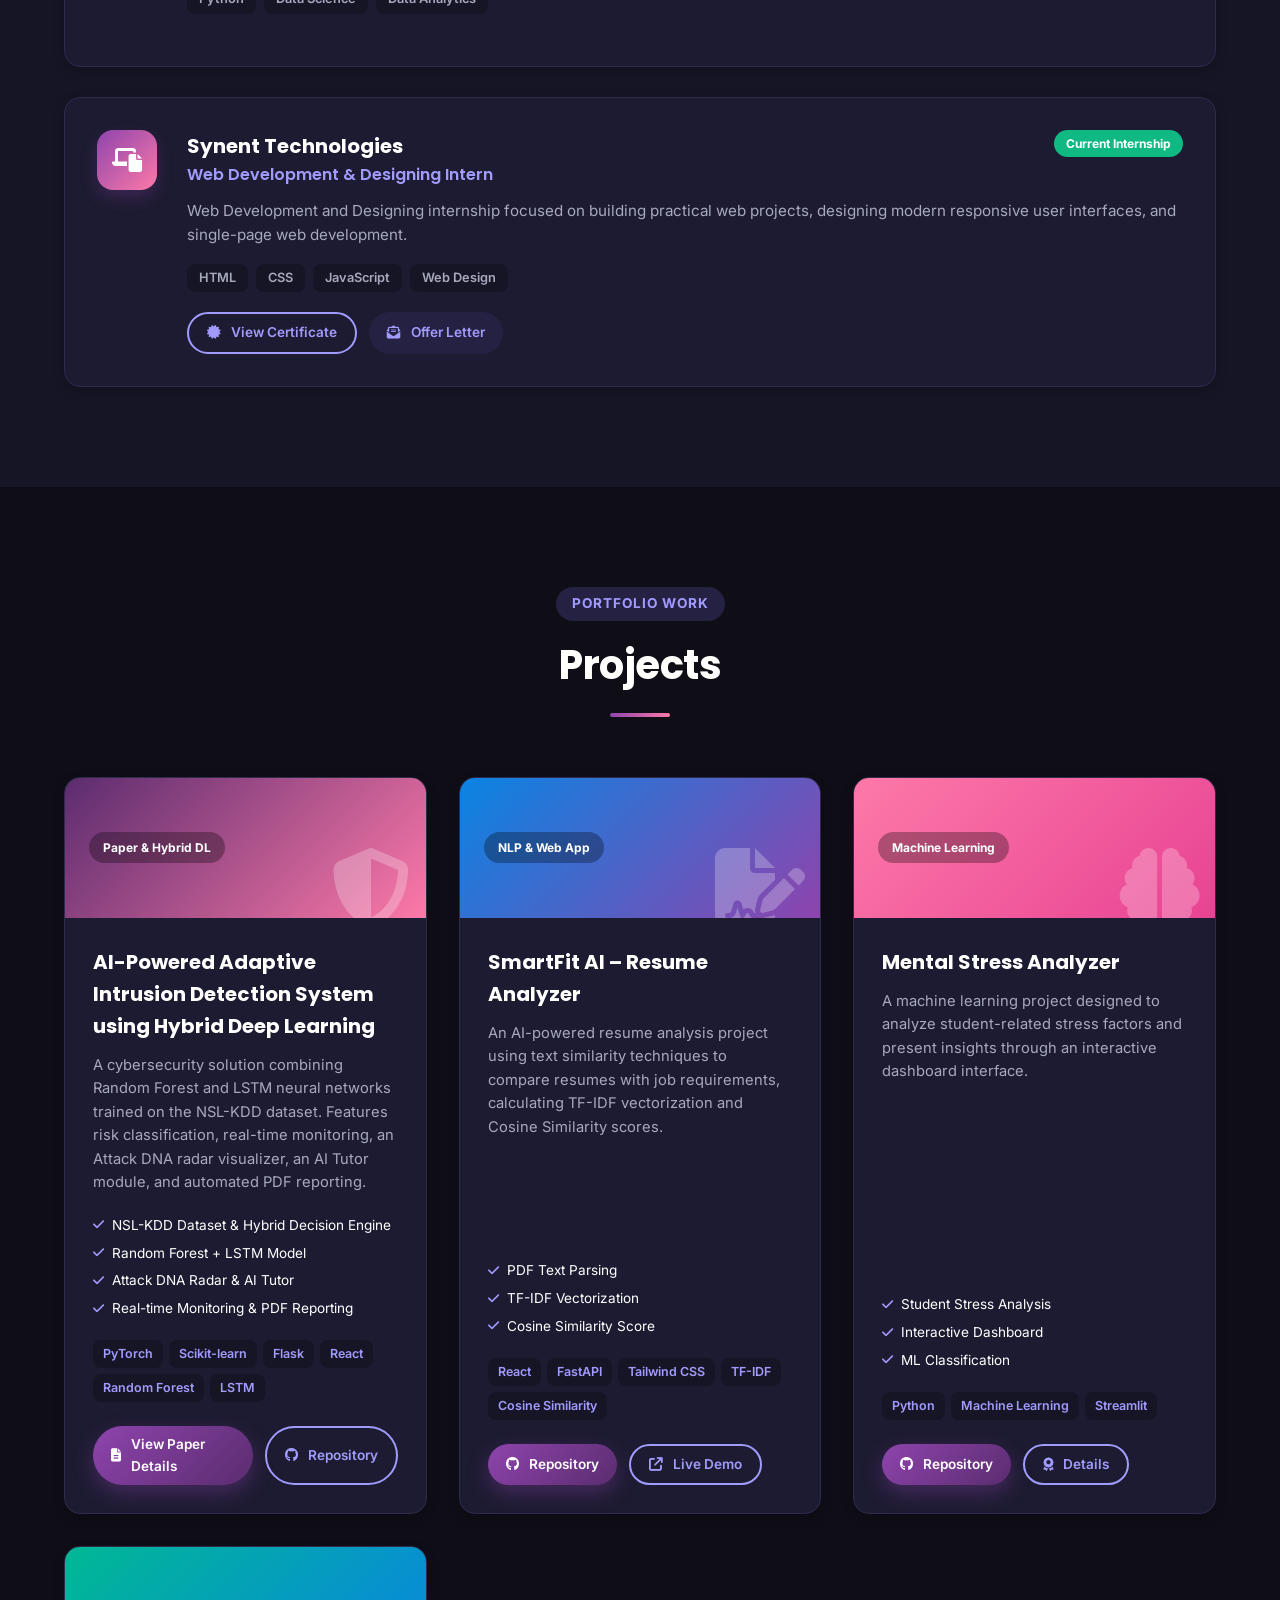
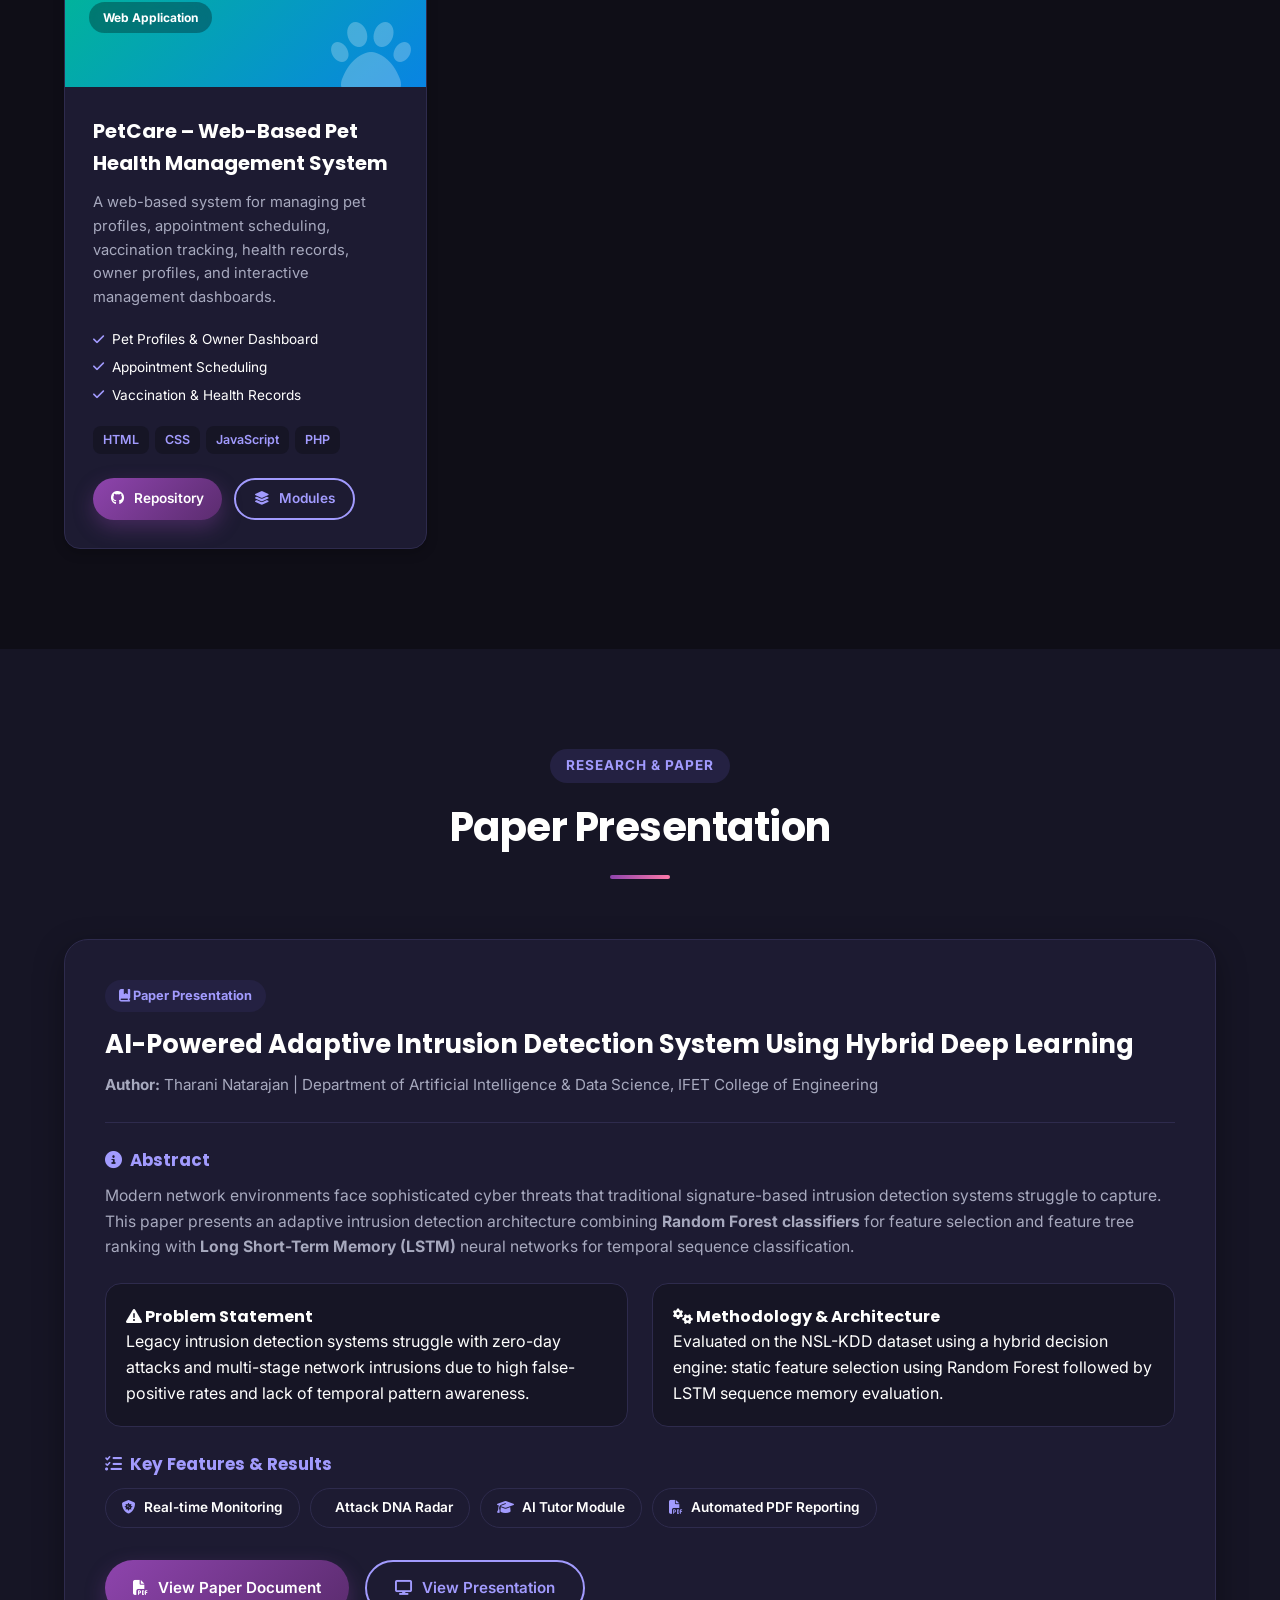
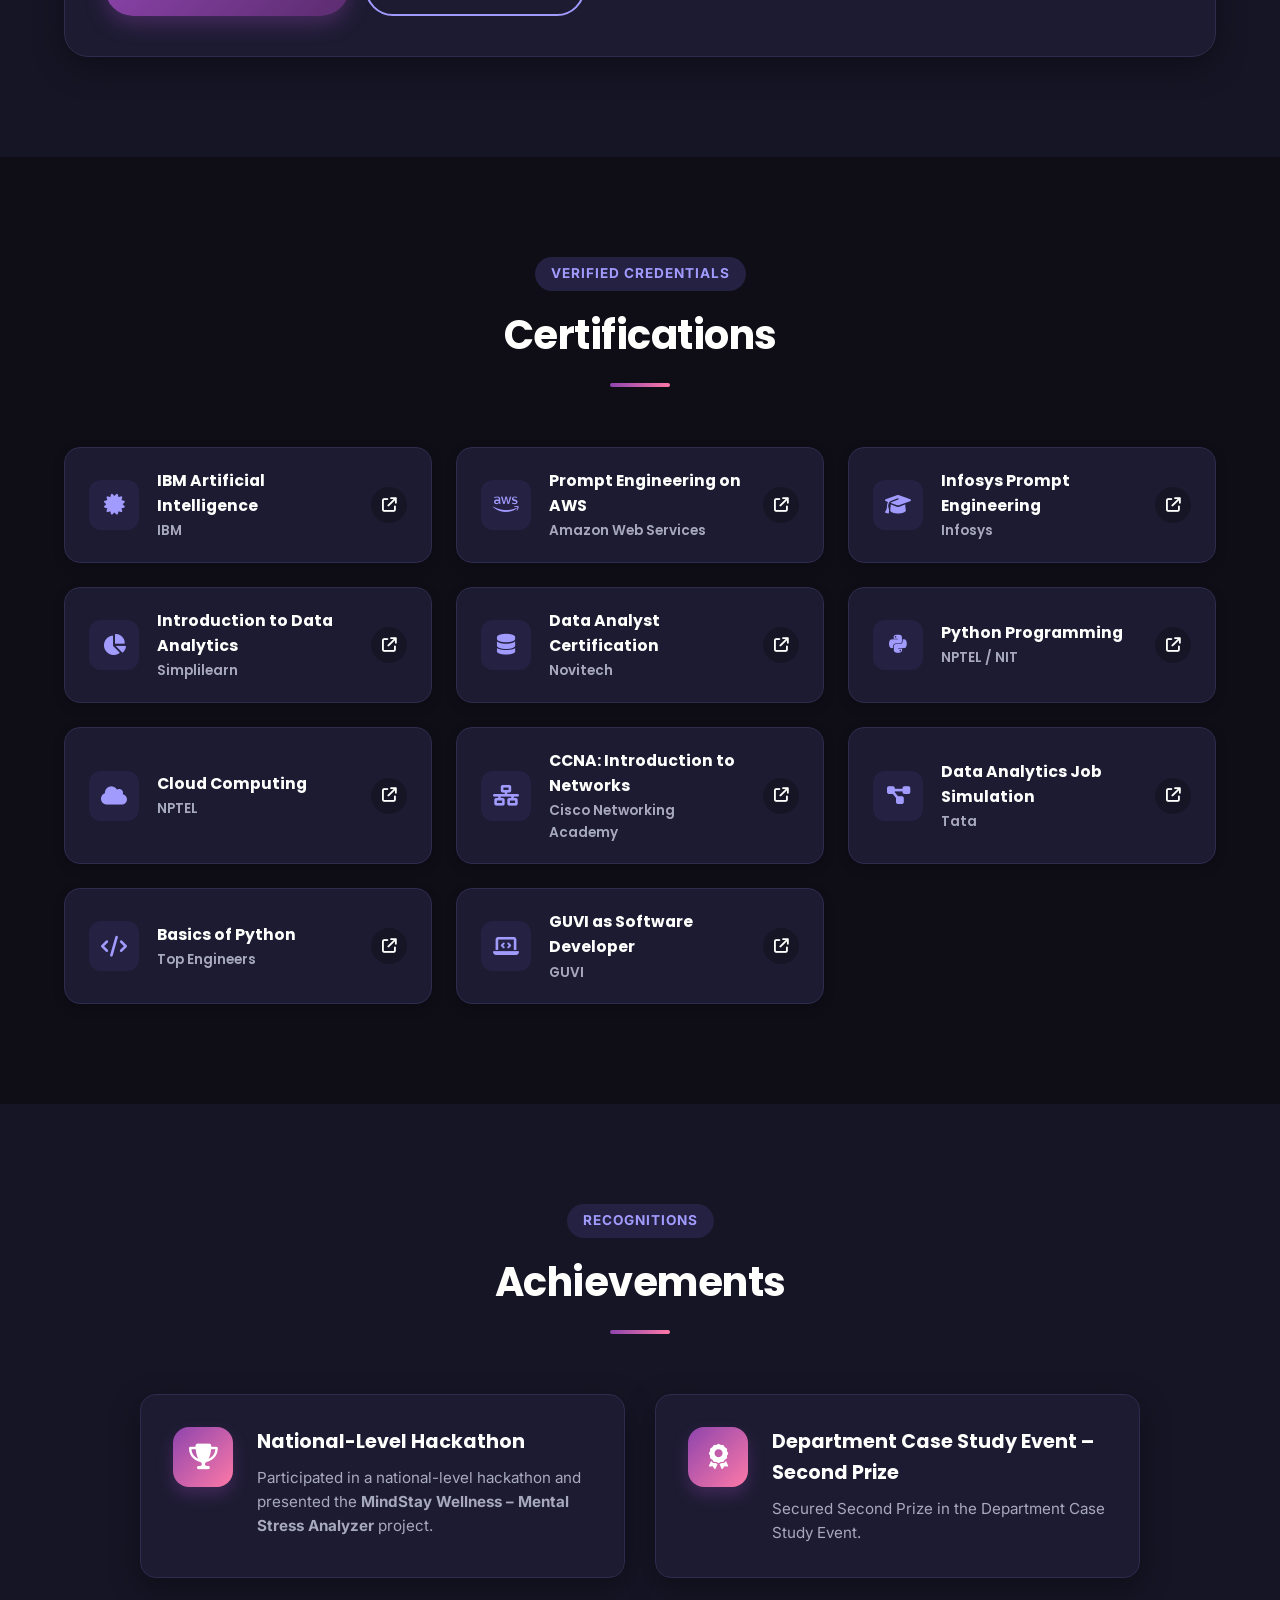
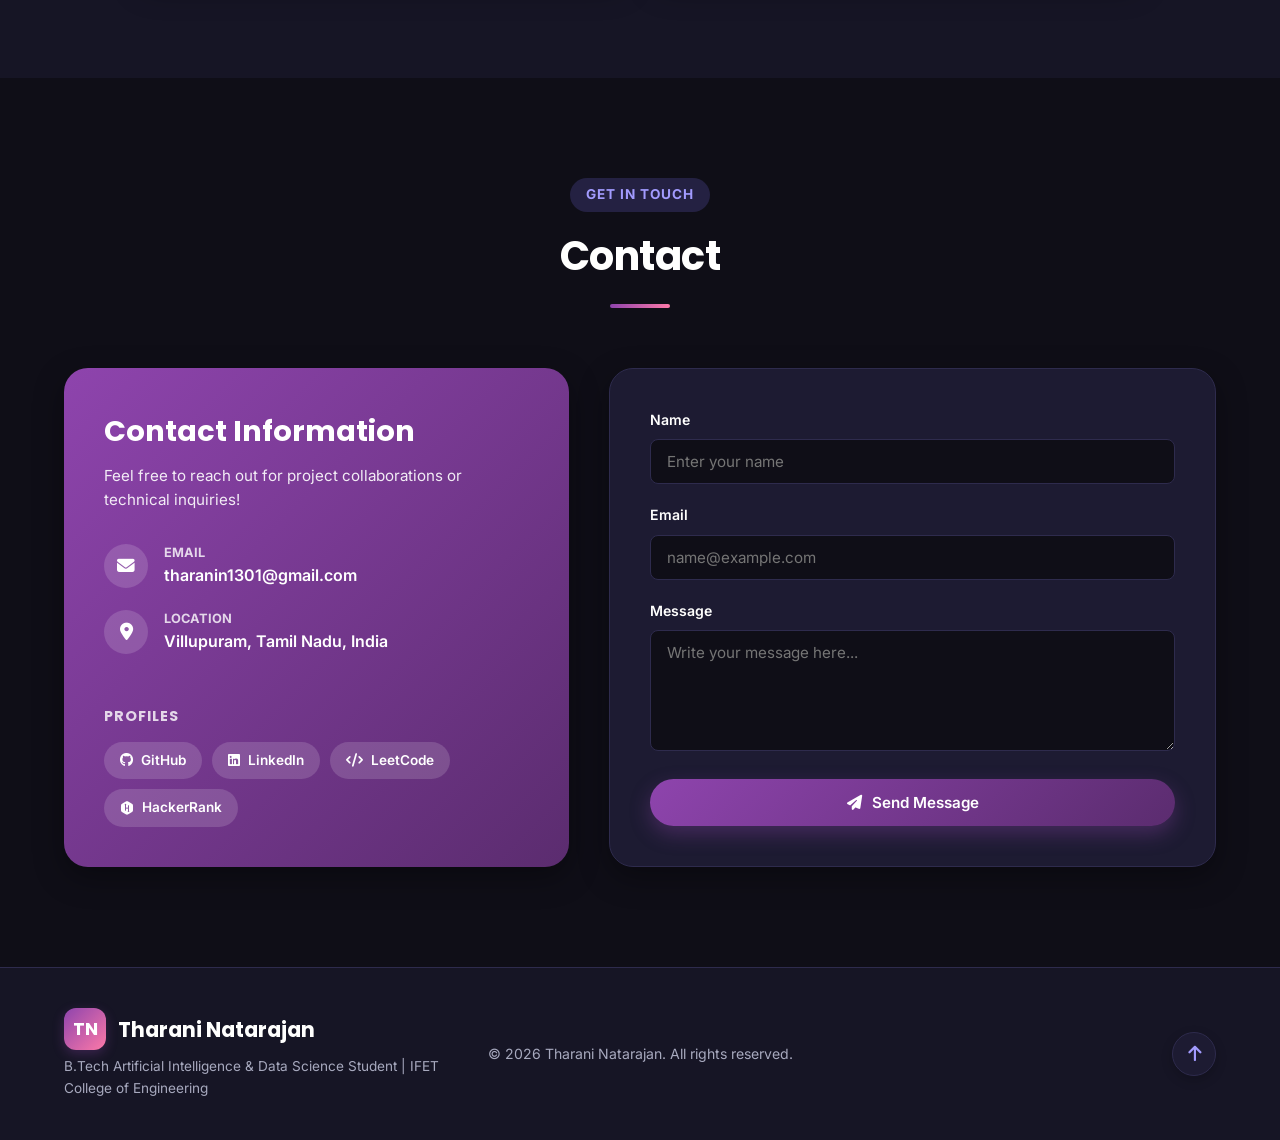
==== commit 229f6d27: "Apply typography updates (Poppins/Inter), exact internship roles, Research & Paper nav, and factual " ====
--- a/index.html
+++ b/index.html
@@ -1,15 +1,15 @@
 <!DOCTYPE html>
-<html lang="en" data-theme="light">
+<html lang="en" data-theme="dark">
 <head>
     <meta charset="UTF-8">
     <meta name="viewport" content="width=device-width, initial-scale=1.0">
-    <meta name="description" content="Tharani Natarajan - AI & Data Science Student Portfolio. Full-stack development, ML model deployment, and data analytics.">
+    <meta name="description" content="Tharani Natarajan - AI & Data Science Student Portfolio. Web Development, Data Science, Data Analytics, and Machine Learning.">
     <title>Tharani Natarajan | Personal Portfolio</title>
     <link rel="stylesheet" href="style.css">
-    <!-- Google Fonts -->
+    <!-- Google Fonts: Poppins (Headings) & Inter (Body, Nav, Buttons) -->
     <link rel="preconnect" href="https://fonts.googleapis.com">
     <link rel="preconnect" href="https://fonts.gstatic.com" crossorigin>
-    <link href="https://fonts.googleapis.com/css2?family=Plus+Jakarta+Sans:wght@300;400;500;600;700;800&family=Space+Grotesk:wght@500;700&display=swap" rel="stylesheet">
+    <link href="https://fonts.googleapis.com/css2?family=Inter:wght@300;400;500;600;700&family=Poppins:wght@500;600;700;800&display=swap" rel="stylesheet">
     <!-- FontAwesome Icons -->
     <link rel="stylesheet" href="https://cdnjs.cloudflare.com/ajax/libs/font-awesome/6.4.0/css/all.min.css">
 </head>
@@ -32,7 +32,7 @@
                         <li><a href="#skills">Skills</a></li>
                         <li><a href="#experience">Internships</a></li>
                         <li><a href="#projects">Projects</a></li>
-                        <li><a href="#paper">Paper</a></li>
+                        <li><a href="#paper">Research & Paper</a></li>
                         <li><a href="#certifications">Certificates</a></li>
                         <li><a href="#achievements">Achievements</a></li>
                         <li><a href="#contact">Contact</a></li>
@@ -62,13 +62,13 @@
                     <span class="pulse-dot"></span> Pre-Final Year B.Tech Student
                 </div>
                 <h1 class="hero-title">Hi, I'm <span class="gradient-text">Tharani Natarajan</span></h1>
-                <h2 class="hero-subtitle">Artificial Intelligence & Data Science Student</h2>
+                <h2 class="hero-subtitle">B.Tech Artificial Intelligence & Data Science Student</h2>
                 <p class="hero-description">
-                    Exploring Artificial Intelligence, Data Science, Data Analytics, Machine Learning, and Web Development through practical projects, model deployment, and hands-on learning.
+                    Exploring Artificial Intelligence, Data Science, Data Analytics, Machine Learning, and Web Development through practical projects and hands-on learning.
                 </p>
 
                 <div class="hero-buttons">
-                    <a href="#projects" class="btn btn-primary"><i class="fa-solid fa-laptop-code"></i> View My Projects</a>
+                    <a href="#projects" class="btn btn-primary"><i class="fa-solid fa-laptop-code"></i> View My Work</a>
                     <a href="assets/docs/Tharani_Natarajan_Resume.docx" class="btn btn-secondary" download><i class="fa-solid fa-file-arrow-down"></i> Download Resume</a>
                     <a href="#contact" class="btn btn-outline"><i class="fa-solid fa-paper-plane"></i> Contact Me</a>
                 </div>
@@ -88,13 +88,6 @@
                     <div class="profile-glow"></div>
                     <img src="assets/images/profile.jpg" alt="Tharani Natarajan" class="profile-img" id="hero-img">
                 </div>
-                <div class="floating-badge badge-1">
-                    <i class="fa-solid fa-graduation-cap"></i>
-                    <div>
-                        <strong>8.6 CGPA</strong>
-                        <span>IFET College</span>
-                    </div>
-                </div>
             </div>
         </div>
 
@@ -103,7 +96,7 @@
             <div class="container stats-container">
                 <div class="stat-item">
                     <span class="stat-number">4+</span>
-                    <span class="stat-label">Production Projects</span>
+                    <span class="stat-label">Projects</span>
                 </div>
                 <div class="stat-divider"></div>
                 <div class="stat-item">
@@ -117,7 +110,7 @@
                 </div>
                 <div class="stat-divider"></div>
                 <div class="stat-item">
-                    <span class="stat-number">8.6</span>
+                    <span class="stat-number">8.64</span>
                     <span class="stat-label">Academic CGPA</span>
                 </div>
             </div>
@@ -136,13 +129,13 @@
             <div class="about-grid">
                 <div class="about-text-col">
                     <p class="lead-text">
-                        I am a pre-final year B.Tech student specializing in Artificial Intelligence and Data Science at IFET College of Engineering, Villupuram.
+                        I am Tharani Natarajan, a pre-final year B.Tech student specializing in Artificial Intelligence and Data Science at IFET College of Engineering.
                     </p>
                     <p>
-                        My journey focuses on bridging the gap between intelligent data models and functional web platforms. I enjoy tackling complex problems by developing full-stack web applications, training machine learning classifiers, and creating data analytics dashboards.
+                        I am deeply interested in applying Artificial Intelligence, Machine Learning, Data Analytics, and Web Technologies to practical problems. I enjoy building functional applications, analyzing data, and continuously refining my technical skills through hands-on projects and internships.
                     </p>
                     <p>
-                        Through hands-on internships at Onesys Infotech, Horizon TechX, AVIRENZA Technologies, and Synent Technologies, I have built production-grade systems—ranging from AI-driven delinquency prediction tools to NLP resume compatibility engines and web health platforms. I strive for continuous improvement and practical problem solving.
+                        Through my learning journey and internships at Onesys Infotech, Horizon TechX, AVIRENZA Technologies, and Synent Technologies, I strive for continuous improvement and practical problem solving.
                     </p>
                 </div>
 
@@ -160,21 +153,21 @@
                             <i class="fa-solid fa-building-columns"></i>
                             <div>
                                 <strong>Institution:</strong>
-                                <span>IFET College of Engineering, Villupuram</span>
+                                <span>IFET College of Engineering</span>
                             </div>
                         </li>
                         <li>
                             <i class="fa-solid fa-calendar-days"></i>
                             <div>
                                 <strong>Current Status:</strong>
-                                <span>Pre-final Year (3rd Year, 2024 – 2028)</span>
+                                <span>Pre-final Year Student</span>
                             </div>
                         </li>
                         <li>
                             <i class="fa-solid fa-star"></i>
                             <div>
                                 <strong>CGPA:</strong>
-                                <span>8.6 / 10 (R2023 Curriculum)</span>
+                                <span>8.64 / 10</span>
                             </div>
                         </li>
                         <li>
@@ -188,7 +181,7 @@
                             <i class="fa-solid fa-bullseye"></i>
                             <div>
                                 <strong>Interests:</strong>
-                                <span>AI | Data Science | Machine Learning | Web Dev</span>
+                                <span>AI | Data Science | Data Analytics | Machine Learning | Web Dev</span>
                             </div>
                         </li>
                     </ul>
@@ -209,13 +202,13 @@
             <div class="timeline">
                 <div class="timeline-item">
                     <div class="timeline-dot"></div>
-                    <div class="timeline-date">2024 – 2028 (Expected)</div>
+                    <div class="timeline-date">2024 – 2028</div>
                     <div class="timeline-content">
                         <span class="timeline-badge">Pre-Final Year</span>
                         <h3 class="timeline-title">B.Tech in Artificial Intelligence & Data Science</h3>
-                        <h4 class="timeline-subtitle">IFET College of Engineering, Villupuram</h4>
+                        <h4 class="timeline-subtitle">IFET College of Engineering</h4>
                         <p class="timeline-desc">
-                            Currently pursuing 3rd year in Anna University R2023 curriculum with an impressive academic record of <strong>8.6 / 10 CGPA</strong>. Focus coursework includes Machine Learning, Data Analytics, Python Programming, Database Management Systems, and Web Technology.
+                            Currently pursuing pre-final year with a CGPA of <strong>8.64 / 10</strong>. Focus areas include Artificial Intelligence, Data Science, Machine Learning, Data Analytics, Database Management Systems, and Web Technologies.
                         </p>
                     </div>
                 </div>
@@ -238,80 +231,73 @@
                 <div class="skill-card">
                     <div class="skill-header">
                         <i class="fa-solid fa-code"></i>
-                        <h3>Programming Languages</h3>
+                        <h3>Programming</h3>
                     </div>
                     <div class="skill-tags">
                         <span class="tag"><i class="fa-brands fa-python"></i> Python</span>
-                        <span class="tag"><i class="fa-solid fa-database"></i> SQL</span>
-                        <span class="tag"><i class="fa-brands fa-js"></i> JavaScript</span>
-                        <span class="tag"><i class="fa-brands fa-html5"></i> HTML5</span>
-                        <span class="tag"><i class="fa-brands fa-css3-alt"></i> CSS3</span>
-                    </div>
-                </div>
-
-                <!-- Web Development & Frameworks -->
+                    </div>
+                </div>
+
+                <!-- Web Development -->
                 <div class="skill-card">
                     <div class="skill-header">
                         <i class="fa-solid fa-cubes"></i>
-                        <h3>Web Frameworks & Frontend</h3>
+                        <h3>Web Development</h3>
                     </div>
                     <div class="skill-tags">
+                        <span class="tag"><i class="fa-brands fa-html5"></i> HTML</span>
+                        <span class="tag"><i class="fa-brands fa-css3-alt"></i> CSS</span>
+                        <span class="tag"><i class="fa-brands fa-js"></i> JavaScript</span>
                         <span class="tag"><i class="fa-brands fa-react"></i> React</span>
+                        <span class="tag"><i class="fa-brands fa-bootstrap"></i> Tailwind CSS</span>
+                        <span class="tag"><i class="fa-brands fa-node-js"></i> Node.js</span>
+                        <span class="tag"><i class="fa-solid fa-server"></i> Express</span>
+                        <span class="tag"><i class="fa-solid fa-flask"></i> Flask</span>
                         <span class="tag"><i class="fa-solid fa-bolt"></i> FastAPI</span>
-                        <span class="tag"><i class="fa-brands fa-node-js"></i> Node.js</span>
-                        <span class="tag"><i class="fa-solid fa-server"></i> Express.js</span>
-                        <span class="tag"><i class="fa-solid fa-flask"></i> Flask</span>
-                        <span class="tag"><i class="fa-brands fa-bootstrap"></i> Tailwind CSS</span>
-                    </div>
-                </div>
-
-                <!-- Data Science & Machine Learning -->
+                    </div>
+                </div>
+
+                <!-- Data Science / Machine Learning -->
                 <div class="skill-card">
                     <div class="skill-header">
                         <i class="fa-solid fa-brain"></i>
-                        <h3>Data Science & ML</h3>
+                        <h3>Data Science / Machine Learning</h3>
                     </div>
                     <div class="skill-tags">
-                        <span class="tag">scikit-learn</span>
                         <span class="tag">Pandas</span>
                         <span class="tag">NumPy</span>
-                        <span class="tag">Random Forest</span>
-                        <span class="tag">LSTM Neural Networks</span>
                         <span class="tag">Matplotlib</span>
                         <span class="tag">Seaborn</span>
-                        <span class="tag">TF-IDF & Cosine Similarity</span>
-                    </div>
-                </div>
-
-                <!-- Databases & BI -->
+                        <span class="tag">Scikit-learn</span>
+                        <span class="tag">Machine Learning</span>
+                        <span class="tag">Data Analysis</span>
+                    </div>
+                </div>
+
+                <!-- Databases -->
                 <div class="skill-card">
                     <div class="skill-header">
                         <i class="fa-solid fa-database"></i>
-                        <h3>Databases & Analytics Tools</h3>
+                        <h3>Databases</h3>
                     </div>
                     <div class="skill-tags">
-                        <span class="tag">SQLite</span>
                         <span class="tag">MongoDB</span>
-                        <span class="tag">Tableau</span>
-                        <span class="tag">Streamlit</span>
-                        <span class="tag">Data Analysis</span>
-                    </div>
-                </div>
-
-                <!-- Developer Tools & Deployment -->
+                        <span class="tag">SQL</span>
+                    </div>
+                </div>
+
+                <!-- Tools -->
                 <div class="skill-card wide">
                     <div class="skill-header">
                         <i class="fa-solid fa-screwdriver-wrench"></i>
-                        <h3>Platforms & Developer Tools</h3>
+                        <h3>Tools</h3>
                     </div>
                     <div class="skill-tags">
+                        <span class="tag"><i class="fa-solid fa-book"></i> Jupyter Notebook</span>
+                        <span class="tag"><i class="fa-solid fa-code"></i> VS Code</span>
                         <span class="tag"><i class="fa-brands fa-git-alt"></i> Git</span>
                         <span class="tag"><i class="fa-brands fa-github"></i> GitHub</span>
-                        <span class="tag"><i class="fa-solid fa-code"></i> VS Code</span>
-                        <span class="tag"><i class="fa-solid fa-book"></i> Jupyter Notebook</span>
-                        <span class="tag"><i class="fa-solid fa-train"></i> Railway</span>
-                        <span class="tag"><i class="fa-solid fa-cloud"></i> Vercel</span>
-                        <span class="tag"><i class="fa-brands fa-aws"></i> AWS Cloud</span>
+                        <span class="tag"><i class="fa-solid fa-chart-line"></i> Streamlit</span>
                     </div>
                 </div>
 
@@ -324,42 +310,13 @@
         <div class="container">
             <div class="section-header">
                 <span class="section-tag">Industry Experience</span>
-                <h2 class="section-title">Internship Experience</h2>
+                <h2 class="section-title">Internships</h2>
                 <div class="title-underline"></div>
             </div>
 
             <div class="experience-list">
 
-                <!-- Synent Technologies -->
-                <div class="exp-card">
-                    <div class="exp-icon">
-                        <i class="fa-solid fa-laptop-file"></i>
-                    </div>
-                    <div class="exp-details">
-                        <div class="exp-header-row">
-                            <div>
-                                <h3 class="exp-company">Synent Technologies</h3>
-                                <h4 class="exp-role">Web Development & Designing Intern</h4>
-                            </div>
-                            <span class="exp-badge">Current Internship</span>
-                        </div>
-                        <p class="exp-text">
-                            Hands-on Web Development and Designing internship focused on designing modern, responsive web application interfaces, crafting cohesive user experiences, and developing structured single-page web projects.
-                        </p>
-                        <div class="exp-tech-stack">
-                            <span>HTML5</span>
-                            <span>CSS3</span>
-                            <span>JavaScript</span>
-                            <span>UI/UX Design</span>
-                        </div>
-                        <div class="exp-actions">
-                            <a href="assets/docs/Internship Certificate.jpeg" target="_blank" class="btn btn-sm btn-outline"><i class="fa-solid fa-certificate"></i> View Certificate</a>
-                            <a href="assets/docs/Internship offer letter.jpeg" target="_blank" class="btn btn-sm btn-subtle"><i class="fa-solid fa-envelope-open-text"></i> Offer Letter</a>
-                        </div>
-                    </div>
-                </div>
-
-                <!-- Onesys Infotech -->
+                <!-- 1. Onesys Infotech -->
                 <div class="exp-card">
                     <div class="exp-icon">
                         <i class="fa-solid fa-globe"></i>
@@ -367,26 +324,24 @@
                     <div class="exp-details">
                         <div class="exp-header-row">
                             <div>
-                                <h3 class="exp-company">Oneyes Infotech Solutions</h3>
-                                <h4 class="exp-role">Web Technology Intern</h4>
-                            </div>
-                            <span class="exp-date">2025</span>
+                                <h3 class="exp-company">Onesys Infotech</h3>
+                                <h4 class="exp-role">Web Development Intern</h4>
+                            </div>
                         </div>
                         <ul class="exp-bullets">
                             <li>Developed and maintained web-based features using HTML, CSS, and JavaScript, improving UI consistency across modules.</li>
                             <li>Collaborated with a cross-functional development team throughout the full software development life cycle.</li>
-                            <li>Gained practical exposure to client requirement gathering, real-world project workflows, and web deployment practices.</li>
+                            <li>Gained practical exposure to client requirement gathering, real-world project workflows, and web development practices.</li>
                         </ul>
                         <div class="exp-tech-stack">
                             <span>HTML</span>
                             <span>CSS</span>
                             <span>JavaScript</span>
-                            <span>Web Workflows</span>
-                        </div>
-                    </div>
-                </div>
-
-                <!-- Horizon TechX -->
+                        </div>
+                    </div>
+                </div>
+
+                <!-- 2. Horizon TechX -->
                 <div class="exp-card">
                     <div class="exp-icon">
                         <i class="fa-solid fa-chart-line"></i>
@@ -395,12 +350,11 @@
                         <div class="exp-header-row">
                             <div>
                                 <h3 class="exp-company">Horizon TechX</h3>
-                                <h4 class="exp-role">Data Science Intern</h4>
-                            </div>
-                            <span class="exp-date">2025</span>
+                                <h4 class="exp-role">Data Science & Data Analytics Intern</h4>
+                            </div>
                         </div>
                         <p class="exp-text">
-                            Data Science internship involving practical data exploration, data cleaning pipelines, exploratory statistical analysis, and predictive model evaluation on structured datasets.
+                            Data Science and Data Analytics internship involving practical data exploration, data cleaning pipelines, exploratory statistical analysis, and data-oriented projects.
                         </p>
                         <div class="exp-tech-stack">
                             <span>Python</span>
@@ -411,27 +365,54 @@
                     </div>
                 </div>
 
-                <!-- AVIRENZA Technologies -->
+                <!-- 3. AVIRENZA Technologies -->
                 <div class="exp-card">
                     <div class="exp-icon">
-                        <i class="fa-solid fa-robot"></i>
+                        <i class="fa-solid fa-chart-pie"></i>
                     </div>
                     <div class="exp-details">
                         <div class="exp-header-row">
                             <div>
                                 <h3 class="exp-company">AVIRENZA Technologies</h3>
-                                <h4 class="exp-role">AI/ML Intern</h4>
-                            </div>
-                            <span class="exp-date">2025</span>
+                                <h4 class="exp-role">Data Science & Data Analytics Intern</h4>
+                            </div>
                         </div>
                         <p class="exp-text">
-                            AI and Machine Learning internship involving model building, algorithm optimization, and feature engineering for machine learning pipelines.
+                            Data Science and Data Analytics internship involving practical data analysis, statistical evaluation, and analytical project development.
                         </p>
                         <div class="exp-tech-stack">
-                            <span>Machine Learning</span>
-                            <span>scikit-learn</span>
                             <span>Python</span>
-                            <span>Feature Engineering</span>
+                            <span>Data Science</span>
+                            <span>Data Analytics</span>
+                        </div>
+                    </div>
+                </div>
+
+                <!-- 4. Synent Technologies -->
+                <div class="exp-card">
+                    <div class="exp-icon">
+                        <i class="fa-solid fa-laptop-file"></i>
+                    </div>
+                    <div class="exp-details">
+                        <div class="exp-header-row">
+                            <div>
+                                <h3 class="exp-company">Synent Technologies</h3>
+                                <h4 class="exp-role">Web Development & Designing Intern</h4>
+                            </div>
+                            <span class="exp-badge">Current Internship</span>
+                        </div>
+                        <p class="exp-text">
+                            Web Development and Designing internship focused on building practical web projects, designing modern responsive user interfaces, and single-page web development.
+                        </p>
+                        <div class="exp-tech-stack">
+                            <span>HTML</span>
+                            <span>CSS</span>
+                            <span>JavaScript</span>
+                            <span>Web Design</span>
+                        </div>
+                        <div class="exp-actions">
+                            <a href="assets/docs/Internship Certificate.jpeg" target="_blank" class="btn btn-sm btn-outline"><i class="fa-solid fa-certificate"></i> View Certificate</a>
+                            <a href="assets/docs/Internship offer letter.jpeg" target="_blank" class="btn btn-sm btn-subtle"><i class="fa-solid fa-envelope-open-text"></i> Offer Letter</a>
                         </div>
                     </div>
                 </div>
@@ -445,92 +426,63 @@
         <div class="container">
             <div class="section-header">
                 <span class="section-tag">Portfolio Work</span>
-                <h2 class="section-title">Featured Projects</h2>
+                <h2 class="section-title">Projects</h2>
                 <div class="title-underline"></div>
             </div>
 
             <div class="projects-grid">
 
-                <!-- Geldium AI -->
-                <div class="project-card">
-                    <div class="project-banner gradient-1">
-                        <i class="fa-solid fa-coins project-icon-bg"></i>
-                        <span class="project-type-badge">Full-Stack AI Platform</span>
-                    </div>
-                    <div class="project-body">
-                        <h3 class="project-title">Geldium AI – Collections Management System</h3>
-                        <p class="project-desc">
-                            Architected a full-stack AI platform to predict loan delinquency risk, reducing manual credit assessment effort. Trained a Random Forest classifier for default prediction with real-time REST API scoring.
-                        </p>
-                        <div class="project-features">
-                            <span><i class="fa-solid fa-check"></i> Default Risk Classifier</span>
-                            <span><i class="fa-solid fa-check"></i> REST API Scoring</span>
-                            <span><i class="fa-solid fa-check"></i> Deployed on Railway & Vercel</span>
-                        </div>
-                        <div class="project-tech-tags">
-                            <span>FastAPI</span>
-                            <span>React</span>
-                            <span>scikit-learn</span>
-                            <span>SQLite</span>
-                            <span>Railway</span>
-                            <span>Vercel</span>
-                        </div>
-                        <div class="project-footer">
-                            <a href="https://github.com/tharanin1301-dotcom/geldium-ai" target="_blank" class="btn btn-sm btn-primary"><i class="fa-brands fa-github"></i> Repository</a>
-                            <a href="https://github.com/tharanin1301-dotcom/geldium-ai" target="_blank" class="btn btn-sm btn-outline"><i class="fa-solid fa-arrow-up-right-from-square"></i> Live Demo</a>
-                        </div>
-                    </div>
-                </div>
-
-                <!-- AI Intrusion Detection System -->
+                <!-- Project 1: AI Intrusion Detection System -->
                 <div class="project-card highlight-card">
                     <div class="project-banner gradient-2">
                         <i class="fa-solid fa-shield-halved project-icon-bg"></i>
-                        <span class="project-type-badge">Paper & Deep Learning</span>
+                        <span class="project-type-badge">Paper & Hybrid DL</span>
                     </div>
                     <div class="project-body">
-                        <h3 class="project-title">AI-Powered Adaptive Intrusion Detection System</h3>
+                        <h3 class="project-title">AI-Powered Adaptive Intrusion Detection System using Hybrid Deep Learning</h3>
                         <p class="project-desc">
-                            A cybersecurity deep learning solution using a hybrid Random Forest + LSTM decision engine trained on NSL-KDD dataset. Includes real-time network monitoring, Attack DNA radar, AI Tutor, and automated PDF reporting.
+                            A cybersecurity solution combining Random Forest and LSTM neural networks trained on the NSL-KDD dataset. Features risk classification, real-time monitoring, an Attack DNA radar visualizer, an AI Tutor module, and automated PDF reporting.
                         </p>
                         <div class="project-features">
-                            <span><i class="fa-solid fa-check"></i> Hybrid Random Forest + LSTM</span>
+                            <span><i class="fa-solid fa-check"></i> NSL-KDD Dataset & Hybrid Decision Engine</span>
+                            <span><i class="fa-solid fa-check"></i> Random Forest + LSTM Model</span>
                             <span><i class="fa-solid fa-check"></i> Attack DNA Radar & AI Tutor</span>
-                            <span><i class="fa-solid fa-check"></i> PDF Threat Reporting</span>
+                            <span><i class="fa-solid fa-check"></i> Real-time Monitoring & PDF Reporting</span>
                         </div>
                         <div class="project-tech-tags">
                             <span>PyTorch</span>
+                            <span>Scikit-learn</span>
                             <span>Flask</span>
                             <span>React</span>
-                            <span>NSL-KDD</span>
+                            <span>Random Forest</span>
                             <span>LSTM</span>
                         </div>
                         <div class="project-footer">
                             <a href="#paper" class="btn btn-sm btn-primary"><i class="fa-solid fa-file-lines"></i> View Paper Details</a>
-                            <a href="https://github.com/tharanin1301-dotcom" target="_blank" class="btn btn-sm btn-outline"><i class="fa-brands fa-github"></i> Source Code</a>
-                        </div>
-                    </div>
-                </div>
-
-                <!-- SmartFit AI -->
+                            <a href="https://github.com/tharanin1301-dotcom" target="_blank" class="btn btn-sm btn-outline"><i class="fa-brands fa-github"></i> Repository</a>
+                        </div>
+                    </div>
+                </div>
+
+                <!-- Project 2: SmartFit AI -->
                 <div class="project-card">
                     <div class="project-banner gradient-3">
                         <i class="fa-solid fa-file-signature project-icon-bg"></i>
                         <span class="project-type-badge">NLP & Web App</span>
                     </div>
                     <div class="project-body">
-                        <h3 class="project-title">SmartFit AI – Job-Resume Compatibility Analyzer</h3>
+                        <h3 class="project-title">SmartFit AI – Resume Analyzer</h3>
                         <p class="project-desc">
-                            An NLP-driven tool to score resume-job compatibility, enabling job seekers to optimize applications. Features PDF text extraction with pdfminer and TF-IDF vectorization with cosine similarity scoring.
+                            An AI-powered resume analysis project using text similarity techniques to compare resumes with job requirements, calculating TF-IDF vectorization and Cosine Similarity scores.
                         </p>
                         <div class="project-features">
-                            <span><i class="fa-solid fa-check"></i> PDF Text Parsing (pdfminer)</span>
-                            <span><i class="fa-solid fa-check"></i> TF-IDF & Cosine Match</span>
-                            <span><i class="fa-solid fa-check"></i> Skill Gap Analysis</span>
+                            <span><i class="fa-solid fa-check"></i> PDF Text Parsing</span>
+                            <span><i class="fa-solid fa-check"></i> TF-IDF Vectorization</span>
+                            <span><i class="fa-solid fa-check"></i> Cosine Similarity Score</span>
                         </div>
                         <div class="project-tech-tags">
+                            <span>React</span>
                             <span>FastAPI</span>
-                            <span>React</span>
                             <span>Tailwind CSS</span>
                             <span>TF-IDF</span>
                             <span>Cosine Similarity</span>
@@ -542,57 +494,55 @@
                     </div>
                 </div>
 
-                <!-- MindStay Wellness -->
+                <!-- Project 3: Mental Stress Analyzer -->
                 <div class="project-card">
                     <div class="project-banner gradient-4">
                         <i class="fa-solid fa-brain project-icon-bg"></i>
-                        <span class="project-type-badge"><i class="fa-solid fa-award"></i> Hackathon Award</span>
+                        <span class="project-type-badge">Machine Learning</span>
                     </div>
                     <div class="project-body">
-                        <h3 class="project-title">MindStay Wellness – Mental Stress Analyzer</h3>
+                        <h3 class="project-title">Mental Stress Analyzer</h3>
                         <p class="project-desc">
-                            A machine learning project designed to analyze student-related stress factors and present actionable insights through an interactive Streamlit dashboard. Recognized at a national-level hackathon with an internship offer prize.
+                            A machine learning project designed to analyze student-related stress factors and present insights through an interactive dashboard interface.
                         </p>
                         <div class="project-features">
-                            <span><i class="fa-solid fa-check"></i> Student Stress Factor ML</span>
-                            <span><i class="fa-solid fa-check"></i> Interactive Streamlit Dashboard</span>
-                            <span><i class="fa-solid fa-check"></i> Mailam Hackathon Recognition</span>
+                            <span><i class="fa-solid fa-check"></i> Student Stress Analysis</span>
+                            <span><i class="fa-solid fa-check"></i> Interactive Dashboard</span>
+                            <span><i class="fa-solid fa-check"></i> ML Classification</span>
                         </div>
                         <div class="project-tech-tags">
                             <span>Python</span>
                             <span>Machine Learning</span>
                             <span>Streamlit</span>
-                            <span>scikit-learn</span>
                         </div>
                         <div class="project-footer">
                             <a href="https://github.com/tharanin1301-dotcom" target="_blank" class="btn btn-sm btn-primary"><i class="fa-brands fa-github"></i> Repository</a>
-                            <a href="#achievements" class="btn btn-sm btn-outline"><i class="fa-solid fa-award"></i> Award Info</a>
-                        </div>
-                    </div>
-                </div>
-
-                <!-- Web-Based Pet Care -->
+                            <a href="#achievements" class="btn btn-sm btn-outline"><i class="fa-solid fa-award"></i> Details</a>
+                        </div>
+                    </div>
+                </div>
+
+                <!-- Project 4: PetCare -->
                 <div class="project-card">
                     <div class="project-banner gradient-5">
                         <i class="fa-solid fa-paw project-icon-bg"></i>
-                        <span class="project-type-badge">Full Web App</span>
+                        <span class="project-type-badge">Web Application</span>
                     </div>
                     <div class="project-body">
-                        <h3 class="project-title">Web-Based PetCare Management System</h3>
+                        <h3 class="project-title">PetCare – Web-Based Pet Health Management System</h3>
                         <p class="project-desc">
-                            A comprehensive web application for managing pet health profiles, appointments, vaccination schedules, and pet owner records. Built with multi-page HTML forms, owner dashboards, and backend database integrations.
+                            A web-based system for managing pet profiles, appointment scheduling, vaccination tracking, health records, owner profiles, and interactive management dashboards.
                         </p>
                         <div class="project-features">
+                            <span><i class="fa-solid fa-check"></i> Pet Profiles & Owner Dashboard</span>
                             <span><i class="fa-solid fa-check"></i> Appointment Scheduling</span>
-                            <span><i class="fa-solid fa-check"></i> Vaccination Tracker</span>
-                            <span><i class="fa-solid fa-check"></i> Pet & Owner Profiles</span>
+                            <span><i class="fa-solid fa-check"></i> Vaccination & Health Records</span>
                         </div>
                         <div class="project-tech-tags">
-                            <span>HTML5</span>
-                            <span>CSS3</span>
+                            <span>HTML</span>
+                            <span>CSS</span>
                             <span>JavaScript</span>
-                            <span>Node.js</span>
-                            <span>MongoDB</span>
+                            <span>PHP</span>
                         </div>
                         <div class="project-footer">
                             <a href="https://github.com/tharanin1301-dotcom" target="_blank" class="btn btn-sm btn-primary"><i class="fa-brands fa-github"></i> Repository</a>
@@ -609,51 +559,51 @@
     <section id="paper" class="section bg-alt">
         <div class="container">
             <div class="section-header">
-                <span class="section-tag">Research & Publications</span>
+                <span class="section-tag">Research & Paper</span>
                 <h2 class="section-title">Paper Presentation</h2>
                 <div class="title-underline"></div>
             </div>
 
             <div class="paper-card">
                 <div class="paper-header">
-                    <span class="paper-badge"><i class="fa-solid fa-book-bookmark"></i> Research Work</span>
-                    <h3 class="paper-title">AI-Powered Adaptive Intrusion Detection System using Hybrid Deep Learning</h3>
-                    <p class="paper-authors"><strong>Author:</strong> Tharani Natarajan | Department of AI & Data Science, IFET College of Engineering</p>
+                    <span class="paper-badge"><i class="fa-solid fa-book-bookmark"></i> Paper Presentation</span>
+                    <h3 class="paper-title">AI-Powered Adaptive Intrusion Detection System Using Hybrid Deep Learning</h3>
+                    <p class="paper-authors"><strong>Author:</strong> Tharani Natarajan | Department of Artificial Intelligence & Data Science, IFET College of Engineering</p>
                 </div>
 
                 <div class="paper-body">
                     <div class="paper-block">
                         <h4><i class="fa-solid fa-circle-info"></i> Abstract</h4>
                         <p>
-                            Modern network environments face sophisticated cyber threats that traditional signature-based intrusion detection systems struggle to capture. This paper proposes an adaptive intrusion detection architecture combining <strong>Random Forest classifiers</strong> for rapid anomaly feature extraction with <strong>Long Short-Term Memory (LSTM)</strong> recurrent neural networks for temporal sequence classification.
+                            Modern network environments face sophisticated cyber threats that traditional signature-based intrusion detection systems struggle to capture. This paper presents an adaptive intrusion detection architecture combining <strong>Random Forest classifiers</strong> for feature selection and feature tree ranking with <strong>Long Short-Term Memory (LSTM)</strong> neural networks for temporal sequence classification.
                         </p>
                     </div>
 
                     <div class="paper-grid">
                         <div class="paper-box">
                             <h4><i class="fa-solid fa-triangle-exclamation"></i> Problem Statement</h4>
-                            <p>Legacy firewalls fail against zero-day threats and multi-stage network intrusions due to high false-positive rates and lack of temporal pattern awareness.</p>
+                            <p>Legacy intrusion detection systems struggle with zero-day attacks and multi-stage network intrusions due to high false-positive rates and lack of temporal pattern awareness.</p>
                         </div>
                         <div class="paper-box">
-                            <h4><i class="fa-solid fa-gears"></i> Hybrid Methodology</h4>
-                            <p>Evaluated on the NSL-KDD dataset using a two-stage hybrid decision pipeline: static feature tree ranking followed by LSTM sequence memory evaluation.</p>
+                            <h4><i class="fa-solid fa-gears"></i> Methodology & Architecture</h4>
+                            <p>Evaluated on the NSL-KDD dataset using a hybrid decision engine: static feature selection using Random Forest followed by LSTM sequence memory evaluation.</p>
                         </div>
                     </div>
 
                     <div class="paper-block">
-                        <h4><i class="fa-solid fa-list-check"></i> Key Modules & Results</h4>
+                        <h4><i class="fa-solid fa-list-check"></i> Key Features & Results</h4>
                         <div class="paper-highlights">
-                            <span class="chip"><i class="fa-solid fa-shield-virus"></i> Real-time Network Monitoring</span>
-                            <span class="chip"><i class="fa-solid fa-chart-radar"></i> Attack DNA Radar Visualization</span>
-                            <span class="chip"><i class="fa-solid fa-graduation-cap"></i> AI Cybersecurity Tutor Module</span>
-                            <span class="chip"><i class="fa-solid fa-file-pdf"></i> Automated PDF Threat Audit Reports</span>
+                            <span class="chip"><i class="fa-solid fa-shield-virus"></i> Real-time Monitoring</span>
+                            <span class="chip"><i class="fa-solid fa-chart-radar"></i> Attack DNA Radar</span>
+                            <span class="chip"><i class="fa-solid fa-graduation-cap"></i> AI Tutor Module</span>
+                            <span class="chip"><i class="fa-solid fa-file-pdf"></i> Automated PDF Reporting</span>
                         </div>
                     </div>
                 </div>
 
                 <div class="paper-footer">
-                    <a href="https://github.com/tharanin1301-dotcom" target="_blank" class="btn btn-primary"><i class="fa-solid fa-file-pdf"></i> View Full Paper / Docs</a>
-                    <a href="https://github.com/tharanin1301-dotcom" target="_blank" class="btn btn-outline"><i class="fa-solid fa-display"></i> View Presentation Slides</a>
+                    <a href="https://github.com/tharanin1301-dotcom" target="_blank" class="btn btn-primary"><i class="fa-solid fa-file-pdf"></i> View Paper Document</a>
+                    <a href="https://github.com/tharanin1301-dotcom" target="_blank" class="btn btn-outline"><i class="fa-solid fa-display"></i> View Presentation</a>
                 </div>
             </div>
         </div>
@@ -676,7 +626,6 @@
                     <div class="cert-info">
                         <h3 class="cert-title">IBM Artificial Intelligence</h3>
                         <h4 class="cert-issuer">IBM</h4>
-                        <span class="cert-date">Issued 2026</span>
                     </div>
                     <a href="assets/docs/IBM Artificial Intelligence.pdf" target="_blank" class="cert-link" title="View Certificate"><i class="fa-solid fa-arrow-up-right-from-square"></i></a>
                 </div>
@@ -686,8 +635,7 @@
                     <div class="cert-icon"><i class="fa-brands fa-aws"></i></div>
                     <div class="cert-info">
                         <h3 class="cert-title">Prompt Engineering on AWS</h3>
-                        <h4 class="cert-issuer">Amazon Web Services (AWS)</h4>
-                        <span class="cert-date">Issued 2026</span>
+                        <h4 class="cert-issuer">Amazon Web Services</h4>
                     </div>
                     <a href="assets/docs/Prompt Engineering AWS.pdf" target="_blank" class="cert-link" title="View Certificate"><i class="fa-solid fa-arrow-up-right-from-square"></i></a>
                 </div>
@@ -696,9 +644,8 @@
                 <div class="cert-card">
                     <div class="cert-icon"><i class="fa-solid fa-graduation-cap"></i></div>
                     <div class="cert-info">
-                        <h3 class="cert-title">Prompt Engineering</h3>
-                        <h4 class="cert-issuer">Infosys Springboard</h4>
-                        <span class="cert-date">Issued 2026</span>
+                        <h3 class="cert-title">Infosys Prompt Engineering</h3>
+                        <h4 class="cert-issuer">Infosys</h4>
                     </div>
                     <a href="assets/docs/Infosys (Prompt Engineering).pdf" target="_blank" class="cert-link" title="View Certificate"><i class="fa-solid fa-arrow-up-right-from-square"></i></a>
                 </div>
@@ -709,7 +656,6 @@
                     <div class="cert-info">
                         <h3 class="cert-title">Introduction to Data Analytics</h3>
                         <h4 class="cert-issuer">Simplilearn</h4>
-                        <span class="cert-date">Issued 2026</span>
                     </div>
                     <a href="assets/docs/Simplilearn.pdf" target="_blank" class="cert-link" title="View Certificate"><i class="fa-solid fa-arrow-up-right-from-square"></i></a>
                 </div>
@@ -719,8 +665,7 @@
                     <div class="cert-icon"><i class="fa-solid fa-database"></i></div>
                     <div class="cert-info">
                         <h3 class="cert-title">Data Analyst Certification</h3>
-                        <h4 class="cert-issuer">Novitech R&D</h4>
-                        <span class="cert-date">Issued 2025</span>
+                        <h4 class="cert-issuer">Novitech</h4>
                     </div>
                     <a href="assets/docs/Novitech (Data Analyst).pdf" target="_blank" class="cert-link" title="View Certificate"><i class="fa-solid fa-arrow-up-right-from-square"></i></a>
                 </div>
@@ -731,7 +676,6 @@
                     <div class="cert-info">
                         <h3 class="cert-title">Python Programming</h3>
                         <h4 class="cert-issuer">NPTEL / NIT</h4>
-                        <span class="cert-date">Issued 2025</span>
                     </div>
                     <a href="assets/docs/Basics of python (NIT).pdf" target="_blank" class="cert-link" title="View Certificate"><i class="fa-solid fa-arrow-up-right-from-square"></i></a>
                 </div>
@@ -742,7 +686,6 @@
                     <div class="cert-info">
                         <h3 class="cert-title">Cloud Computing</h3>
                         <h4 class="cert-issuer">NPTEL</h4>
-                        <span class="cert-date">Issued 2026</span>
                     </div>
                     <a href="assets/docs/Nptel certifications.pdf" target="_blank" class="cert-link" title="View Certificate"><i class="fa-solid fa-arrow-up-right-from-square"></i></a>
                 </div>
@@ -753,7 +696,6 @@
                     <div class="cert-info">
                         <h3 class="cert-title">CCNA: Introduction to Networks</h3>
                         <h4 class="cert-issuer">Cisco Networking Academy</h4>
-                        <span class="cert-date">Issued Sep 2025</span>
                     </div>
                     <a href="assets/docs/CCNA Certificate (1).docx" target="_blank" class="cert-link" title="View Certificate"><i class="fa-solid fa-arrow-up-right-from-square"></i></a>
                 </div>
@@ -763,8 +705,7 @@
                     <div class="cert-icon"><i class="fa-solid fa-diagram-project"></i></div>
                     <div class="cert-info">
                         <h3 class="cert-title">Data Analytics Job Simulation</h3>
-                        <h4 class="cert-issuer">Tata / Forage</h4>
-                        <span class="cert-date">Issued 2026</span>
+                        <h4 class="cert-issuer">Tata</h4>
                     </div>
                     <a href="assets/images/tata-cert.jpg" target="_blank" class="cert-link" title="View Certificate"><i class="fa-solid fa-arrow-up-right-from-square"></i></a>
                 </div>
@@ -775,7 +716,6 @@
                     <div class="cert-info">
                         <h3 class="cert-title">Basics of Python</h3>
                         <h4 class="cert-issuer">Top Engineers</h4>
-                        <span class="cert-date">Issued 2025</span>
                     </div>
                     <a href="assets/docs/Top Engineers.pdf" target="_blank" class="cert-link" title="View Certificate"><i class="fa-solid fa-arrow-up-right-from-square"></i></a>
                 </div>
@@ -784,9 +724,8 @@
                 <div class="cert-card">
                     <div class="cert-icon"><i class="fa-solid fa-laptop-code"></i></div>
                     <div class="cert-info">
-                        <h3 class="cert-title">Software Developer Training</h3>
-                        <h4 class="cert-issuer">GUVI Geek Network</h4>
-                        <span class="cert-date">Issued 2025</span>
+                        <h3 class="cert-title">GUVI as Software Developer</h3>
+                        <h4 class="cert-issuer">GUVI</h4>
                     </div>
                     <a href="assets/docs/GUVI as Software Developer.jpeg" target="_blank" class="cert-link" title="View Certificate"><i class="fa-solid fa-arrow-up-right-from-square"></i></a>
                 </div>
@@ -800,22 +739,38 @@
         <div class="container">
             <div class="section-header">
                 <span class="section-tag">Recognitions</span>
-                <h2 class="section-title">Achievements & Honors</h2>
+                <h2 class="section-title">Achievements</h2>
                 <div class="title-underline"></div>
             </div>
 
-            <div class="achievement-card">
-                <div class="achievement-icon">
-                    <i class="fa-solid fa-trophy"></i>
-                </div>
-                <div class="achievement-content">
-                    <span class="achievement-date">2025</span>
-                    <h3 class="achievement-title">National Level Hackathon – Motivational Internship Prize</h3>
-                    <h4 class="achievement-venue">Mailam College of Engineering</h4>
-                    <p class="achievement-desc">
-                        Recognized at the National Level Hackathon hosted by Mailam College of Engineering for presenting the <strong>MindStay Wellness (Mental Stress Analyzer)</strong> project. Awarded a motivational internship offer in appreciation of innovative problem solving and interactive model presentation.
-                    </p>
-                </div>
+            <div class="achievements-grid">
+                
+                <!-- 1. National-Level Hackathon -->
+                <div class="achievement-card">
+                    <div class="achievement-icon">
+                        <i class="fa-solid fa-trophy"></i>
+                    </div>
+                    <div class="achievement-content">
+                        <h3 class="achievement-title">National-Level Hackathon</h3>
+                        <p class="achievement-desc">
+                            Participated in a national-level hackathon and presented the <strong>MindStay Wellness – Mental Stress Analyzer</strong> project.
+                        </p>
+                    </div>
+                </div>
+
+                <!-- 2. Department Case Study Event -->
+                <div class="achievement-card">
+                    <div class="achievement-icon">
+                        <i class="fa-solid fa-award"></i>
+                    </div>
+                    <div class="achievement-content">
+                        <h3 class="achievement-title">Department Case Study Event – Second Prize</h3>
+                        <p class="achievement-desc">
+                            Secured Second Prize in the Department Case Study Event.
+                        </p>
+                    </div>
+                </div>
+
             </div>
         </div>
     </section>
@@ -825,7 +780,7 @@
         <div class="container">
             <div class="section-header">
                 <span class="section-tag">Get In Touch</span>
-                <h2 class="section-title">Let's Connect</h2>
+                <h2 class="section-title">Contact</h2>
                 <div class="title-underline"></div>
             </div>
 
@@ -834,7 +789,7 @@
                 <!-- Contact Info Box -->
                 <div class="contact-info-card">
                     <h3>Contact Information</h3>
-                    <p class="contact-subtext">Feel free to reach out for project collaborations, internship opportunities, or technical inquiries!</p>
+                    <p class="contact-subtext">Feel free to reach out for project collaborations or technical inquiries!</p>
                     
                     <ul class="contact-details-list">
                         <li>
@@ -845,13 +800,6 @@
                             </div>
                         </li>
                         <li>
-                            <i class="fa-solid fa-phone"></i>
-                            <div>
-                                <strong>Phone</strong>
-                                <a href="tel:+918110813116">+91 8110813116</a>
-                            </div>
-                        </li>
-                        <li>
                             <i class="fa-solid fa-location-dot"></i>
                             <div>
                                 <strong>Location</strong>
@@ -861,7 +809,7 @@
                     </ul>
 
                     <div class="contact-socials">
-                        <h4>Online Profiles</h4>
+                        <h4>Profiles</h4>
                         <div class="social-links-row">
                             <a href="https://github.com/tharanin1301-dotcom" target="_blank" class="social-badge"><i class="fa-brands fa-github"></i> GitHub</a>
                             <a href="https://linkedin.com/in/tharani-natarajan-5a364b340" target="_blank" class="social-badge"><i class="fa-brands fa-linkedin"></i> LinkedIn</a>
@@ -875,18 +823,13 @@
                 <div class="contact-form-card">
                     <form id="contact-form" class="contact-form">
                         <div class="form-group">
-                            <label for="name">Your Name</label>
-                            <input type="text" id="name" name="name" placeholder="Enter your full name" required>
+                            <label for="name">Name</label>
+                            <input type="text" id="name" name="name" placeholder="Enter your name" required>
                         </div>
 
                         <div class="form-group">
-                            <label for="email">Your Email</label>
+                            <label for="email">Email</label>
                             <input type="email" id="email" name="email" placeholder="name@example.com" required>
-                        </div>
-
-                        <div class="form-group">
-                            <label for="subject">Subject</label>
-                            <input type="text" id="subject" name="subject" placeholder="Project Inquiry / Opportunity" required>
                         </div>
 
                         <div class="form-group">
@@ -917,7 +860,7 @@
             </div>
 
             <div class="footer-col text-center">
-                <p class="copyright">&copy; 2026 Tharani Natarajan. Developed with passion & precision.</p>
+                <p class="copyright">&copy; 2026 Tharani Natarajan. All rights reserved.</p>
             </div>
 
             <div class="footer-col text-right">
--- a/style.css
+++ b/style.css
@@ -1,39 +1,10 @@
 :root {
-    --primary: #6c5ce7;
-    --primary-dark: #4834d4;
+    --primary: #8e44ad;
+    --primary-dark: #5b2c6f;
     --primary-light: #a29bfe;
-    --primary-subtle: #f0eeff;
-    --accent: #e84393;
-    --accent-light: #fd79a8;
-    
-    --bg: #f8f7ff;
-    --bg-alt: #f0eeff;
-    --card-bg: #ffffff;
-    --nav-bg: rgba(255, 255, 255, 0.85);
-    
-    --text-main: #2d3436;
-    --text-muted: #636e72;
-    --text-inverse: #ffffff;
-    
-    --border: #e2dff7;
-    --shadow-sm: 0 4px 12px rgba(108, 92, 231, 0.06);
-    --shadow: 0 10px 30px rgba(108, 92, 231, 0.08);
-    --shadow-hover: 0 20px 40px rgba(108, 92, 231, 0.16);
-    
-    --radius-sm: 8px;
-    --radius: 16px;
-    --radius-lg: 24px;
-    --radius-full: 9999px;
-    
-    --transition: all 0.3s cubic-bezier(0.4, 0, 0.2, 1);
-}
-
-[data-theme="dark"] {
-    --primary: #a29bfe;
-    --primary-dark: #6c5ce7;
-    --primary-light: #c7c2ff;
     --primary-subtle: #242142;
     --accent: #fd79a8;
+    --accent-light: #f5b7b1;
     
     --bg: #0f0e17;
     --bg-alt: #161525;
@@ -47,7 +18,36 @@
     --border: #2e2b4d;
     --shadow-sm: 0 4px 12px rgba(0, 0, 0, 0.2);
     --shadow: 0 10px 30px rgba(0, 0, 0, 0.35);
-    --shadow-hover: 0 20px 40px rgba(162, 155, 254, 0.15);
+    --shadow-hover: 0 20px 40px rgba(142, 68, 173, 0.25);
+    
+    --radius-sm: 8px;
+    --radius: 16px;
+    --radius-lg: 24px;
+    --radius-full: 9999px;
+    
+    --transition: all 0.3s cubic-bezier(0.4, 0, 0.2, 1);
+}
+
+[data-theme="light"] {
+    --primary: #5b2c6f;
+    --primary-dark: #3b1c49;
+    --primary-light: #8e44ad;
+    --primary-subtle: #f4ecf7;
+    --accent: #e84393;
+    
+    --bg: #fdfafb;
+    --bg-alt: #f4ecf7;
+    --card-bg: #ffffff;
+    --nav-bg: rgba(255, 255, 255, 0.92);
+    
+    --text-main: #2c3e50;
+    --text-muted: #636e72;
+    --text-inverse: #ffffff;
+    
+    --border: #e2dff7;
+    --shadow-sm: 0 4px 12px rgba(91, 44, 111, 0.06);
+    --shadow: 0 10px 30px rgba(91, 44, 111, 0.08);
+    --shadow-hover: 0 20px 40px rgba(91, 44, 111, 0.16);
 }
 
 /* Reset & Base Styles */
@@ -63,12 +63,25 @@
 }
 
 body {
-    font-family: 'Plus Jakarta Sans', sans-serif;
+    font-family: 'Inter', sans-serif;
     background-color: var(--bg);
     color: var(--text-main);
     line-height: 1.6;
     overflow-x: hidden;
     transition: background-color 0.4s ease, color 0.4s ease;
+}
+
+/* Headings font family: Poppins */
+h1, h2, h3, h4, h5, h6, 
+.section-title, 
+.hero-title, 
+.logo, 
+.card-title, 
+.paper-title, 
+.achievement-title,
+.exp-company,
+.project-title {
+    font-family: 'Poppins', sans-serif;
 }
 
 a {
@@ -112,7 +125,7 @@
     display: inline-block;
     padding: 6px 16px;
     background-color: var(--primary-subtle);
-    color: var(--primary);
+    color: var(--primary-light);
     font-size: 0.85rem;
     font-weight: 700;
     letter-spacing: 1px;
@@ -122,7 +135,6 @@
 }
 
 .section-title {
-    font-family: 'Space Grotesk', sans-serif;
     font-size: 2.5rem;
     font-weight: 700;
     color: var(--text-main);
@@ -138,13 +150,14 @@
 }
 
 .gradient-text {
-    background: linear-gradient(135deg, var(--primary), var(--accent));
+    background: linear-gradient(135deg, var(--primary-light), var(--accent));
     -webkit-background-clip: text;
     -webkit-text-fill-color: transparent;
 }
 
 /* Buttons */
 .btn {
+    font-family: 'Inter', sans-serif;
     display: inline-flex;
     align-items: center;
     justify-content: center;
@@ -161,12 +174,12 @@
 .btn-primary {
     background: linear-gradient(135deg, var(--primary), var(--primary-dark));
     color: #ffffff;
-    box-shadow: 0 8px 20px rgba(108, 92, 231, 0.3);
+    box-shadow: 0 8px 20px rgba(142, 68, 173, 0.35);
 }
 
 .btn-primary:hover {
     transform: translateY(-3px);
-    box-shadow: 0 12px 28px rgba(108, 92, 231, 0.45);
+    box-shadow: 0 12px 28px rgba(142, 68, 173, 0.5);
 }
 
 .btn-secondary {
@@ -178,26 +191,27 @@
 
 .btn-secondary:hover {
     background-color: var(--primary-subtle);
-    color: var(--primary);
+    color: var(--primary-light);
     border-color: var(--primary-light);
     transform: translateY(-3px);
 }
 
 .btn-outline {
     background: transparent;
-    color: var(--primary);
-    border: 2px solid var(--primary);
+    color: var(--primary-light);
+    border: 2px solid var(--primary-light);
 }
 
 .btn-outline:hover {
     background-color: var(--primary);
     color: #ffffff;
+    border-color: var(--primary);
     transform: translateY(-3px);
 }
 
 .btn-subtle {
     background-color: var(--primary-subtle);
-    color: var(--primary);
+    color: var(--primary-light);
 }
 
 .btn-subtle:hover {
@@ -242,7 +256,6 @@
     display: flex;
     align-items: center;
     gap: 12px;
-    font-family: 'Space Grotesk', sans-serif;
     font-weight: 700;
     font-size: 1.3rem;
 }
@@ -257,7 +270,7 @@
     align-items: center;
     justify-content: center;
     font-size: 1.1rem;
-    box-shadow: 0 4px 12px rgba(108, 92, 231, 0.3);
+    box-shadow: 0 4px 12px rgba(142, 68, 173, 0.3);
 }
 
 .logo-text {
@@ -271,14 +284,15 @@
 }
 
 .nav-links {
-    display: flex;
-    align-items: center;
-    gap: 20px;
+    font-family: 'Inter', sans-serif;
+    display: flex;
+    align-items: center;
+    gap: 16px;
 }
 
 .nav-links a {
-    font-size: 0.9rem;
-    font-weight: 600;
+    font-size: 0.88rem;
+    font-weight: 500;
     color: var(--text-muted);
     padding: 8px 12px;
     border-radius: var(--radius-sm);
@@ -287,7 +301,7 @@
 
 .nav-links a:hover,
 .nav-links a.active {
-    color: var(--primary);
+    color: var(--primary-light);
     background-color: var(--primary-subtle);
 }
 
@@ -308,7 +322,7 @@
 
 .theme-toggle:hover {
     background-color: var(--primary-subtle);
-    color: var(--primary);
+    color: var(--primary-light);
     transform: rotate(15deg);
 }
 
@@ -347,7 +361,7 @@
     position: absolute;
     border-radius: 50%;
     filter: blur(90px);
-    opacity: 0.3;
+    opacity: 0.25;
     z-index: 0;
 }
 
@@ -407,7 +421,6 @@
 }
 
 .hero-title {
-    font-family: 'Space Grotesk', sans-serif;
     font-size: 3.5rem;
     font-weight: 700;
     line-height: 1.15;
@@ -415,7 +428,7 @@
 }
 
 .hero-subtitle {
-    font-size: 1.4rem;
+    font-size: 1.35rem;
     font-weight: 600;
     color: var(--text-muted);
     margin-bottom: 24px;
@@ -507,56 +520,6 @@
     opacity: 0.5;
 }
 
-.floating-badge {
-    position: absolute;
-    display: flex;
-    align-items: center;
-    gap: 12px;
-    padding: 12px 18px;
-    background-color: var(--card-bg);
-    border: 1px solid var(--border);
-    border-radius: var(--radius);
-    box-shadow: var(--shadow);
-    z-index: 2;
-    animation: float 4s ease-in-out infinite;
-}
-
-.badge-1 {
-    top: 20px;
-    left: -20px;
-}
-
-.badge-2 {
-    bottom: 20px;
-    right: -20px;
-    animation-delay: 2s;
-}
-
-.floating-badge i {
-    font-size: 1.5rem;
-    color: var(--primary);
-}
-
-.floating-badge div {
-    display: flex;
-    flex-direction: column;
-}
-
-.floating-badge strong {
-    font-size: 0.95rem;
-    color: var(--text-main);
-}
-
-.floating-badge span {
-    font-size: 0.75rem;
-    color: var(--text-muted);
-}
-
-@keyframes float {
-    0%, 100% { transform: translateY(0); }
-    50% { transform: translateY(-10px); }
-}
-
 /* Stats Highlights Bar */
 .stats-bar {
     margin-top: 60px;
@@ -580,10 +543,10 @@
 
 .stat-number {
     display: block;
-    font-family: 'Space Grotesk', sans-serif;
+    font-family: 'Poppins', sans-serif;
     font-size: 2.2rem;
     font-weight: 700;
-    color: var(--primary);
+    color: var(--primary-light);
 }
 
 .stat-label {
@@ -609,7 +572,7 @@
 }
 
 .lead-text {
-    font-size: 1.2rem;
+    font-size: 1.15rem;
     font-weight: 600;
     color: var(--text-main);
     margin-bottom: 20px;
@@ -631,13 +594,12 @@
 }
 
 .card-title {
-    font-family: 'Space Grotesk', sans-serif;
     font-size: 1.3rem;
     margin-bottom: 24px;
     display: flex;
     align-items: center;
     gap: 10px;
-    color: var(--primary);
+    color: var(--primary-light);
 }
 
 .info-list li {
@@ -653,7 +615,7 @@
 
 .info-list i {
     font-size: 1.2rem;
-    color: var(--primary);
+    color: var(--primary-light);
     margin-top: 3px;
 }
 
@@ -702,15 +664,15 @@
     width: 16px;
     height: 16px;
     border-radius: 50%;
-    background-color: var(--primary);
+    background-color: var(--primary-light);
     border: 4px solid var(--bg-alt);
-    box-shadow: 0 0 0 3px var(--primary);
+    box-shadow: 0 0 0 3px var(--primary-light);
 }
 
 .timeline-date {
     font-size: 0.85rem;
     font-weight: 700;
-    color: var(--primary);
+    color: var(--primary-light);
     margin-bottom: 8px;
 }
 
@@ -726,7 +688,7 @@
     display: inline-block;
     padding: 4px 12px;
     background-color: var(--primary-subtle);
-    color: var(--primary);
+    color: var(--primary-light);
     font-size: 0.75rem;
     font-weight: 700;
     border-radius: var(--radius-full);
@@ -788,7 +750,7 @@
 
 .skill-header i {
     font-size: 1.4rem;
-    color: var(--primary);
+    color: var(--primary-light);
 }
 
 .skill-header h3 {
@@ -818,7 +780,7 @@
 
 .tag:hover {
     background-color: var(--primary-subtle);
-    color: var(--primary);
+    color: var(--primary-light);
     border-color: var(--primary-light);
 }
 
@@ -856,7 +818,7 @@
     align-items: center;
     justify-content: center;
     font-size: 1.5rem;
-    box-shadow: 0 8px 16px rgba(108, 92, 231, 0.25);
+    box-shadow: 0 8px 16px rgba(142, 68, 173, 0.25);
 }
 
 .exp-details {
@@ -878,7 +840,7 @@
 
 .exp-role {
     font-size: 1rem;
-    color: var(--primary);
+    color: var(--primary-light);
     font-weight: 600;
 }
 
@@ -891,12 +853,6 @@
     border-radius: var(--radius-full);
 }
 
-.exp-date {
-    font-size: 0.85rem;
-    font-weight: 700;
-    color: var(--text-muted);
-}
-
 .exp-text {
     color: var(--text-muted);
     font-size: 0.95rem;
@@ -971,8 +927,8 @@
 }
 
 .gradient-1 { background: linear-gradient(135deg, #6c5ce7, #00cec9); }
-.gradient-2 { background: linear-gradient(135deg, #4834d4, #e84393); }
-.gradient-3 { background: linear-gradient(135deg, #0984e3, #6c5ce7); }
+.gradient-2 { background: linear-gradient(135deg, #5b2c6f, #fd79a8); }
+.gradient-3 { background: linear-gradient(135deg, #0984e3, #8e44ad); }
 .gradient-4 { background: linear-gradient(135deg, #fd79a8, #e84393); }
 .gradient-5 { background: linear-gradient(135deg, #00b894, #0984e3); }
 
@@ -1023,7 +979,6 @@
     flex-direction: column;
     gap: 6px;
     margin-bottom: 20px;
-
 }
 
 .project-features span {
@@ -1035,7 +990,7 @@
 }
 
 .project-features i {
-    color: var(--primary);
+    color: var(--primary-light);
     font-size: 0.8rem;
 }
 
@@ -1049,7 +1004,7 @@
 .project-tech-tags span {
     padding: 4px 10px;
     background-color: var(--bg-alt);
-    color: var(--primary);
+    color: var(--primary-light);
     font-size: 0.78rem;
     font-weight: 600;
     border-radius: var(--radius-sm);
@@ -1080,7 +1035,7 @@
     display: inline-block;
     padding: 6px 14px;
     background-color: var(--primary-subtle);
-    color: var(--primary);
+    color: var(--primary-light);
     font-size: 0.8rem;
     font-weight: 700;
     border-radius: var(--radius-full);
@@ -1109,7 +1064,7 @@
 .paper-block h4 {
     font-size: 1.05rem;
     margin-bottom: 10px;
-    color: var(--primary);
+    color: var(--primary-light);
     display: flex;
     align-items: center;
     gap: 8px;
@@ -1154,7 +1109,7 @@
 }
 
 .chip i {
-    color: var(--primary);
+    color: var(--primary-light);
 }
 
 .paper-footer {
@@ -1192,7 +1147,7 @@
     height: 50px;
     min-width: 50px;
     background-color: var(--primary-subtle);
-    color: var(--primary);
+    color: var(--primary-light);
     border-radius: 12px;
     display: flex;
     align-items: center;
@@ -1208,20 +1163,12 @@
     font-size: 0.98rem;
     font-weight: 700;
     margin-bottom: 2px;
-
 }
 
 .cert-issuer {
     font-size: 0.85rem;
     color: var(--text-muted);
     font-weight: 600;
-}
-
-.cert-date {
-    font-size: 0.78rem;
-    color: var(--primary);
-    font-weight: 700;
-    display: block;
 }
 
 .cert-link {
@@ -1242,60 +1189,56 @@
     color: #ffffff;
 }
 
-/* Achievements Card */
+/* Achievements Grid */
+.achievements-grid {
+    display: grid;
+    grid-template-columns: repeat(auto-fit, minmax(340px, 1fr));
+    gap: 30px;
+    max-width: 1000px;
+    margin: 0 auto;
+}
+
 .achievement-card {
     display: flex;
-    gap: 28px;
+    gap: 24px;
     background-color: var(--card-bg);
     border: 1px solid var(--border);
-    border-radius: var(--radius-lg);
-    padding: 36px;
+    border-radius: var(--radius);
+    padding: 32px;
     box-shadow: var(--shadow);
-    max-width: 900px;
-    margin: 0 auto;
+    transition: var(--transition);
+}
+
+.achievement-card:hover {
+    transform: translateY(-5px);
+    box-shadow: var(--shadow-hover);
+    border-color: var(--primary-light);
 }
 
 .achievement-icon {
-    width: 70px;
-    height: 70px;
-    min-width: 70px;
-    background: linear-gradient(135deg, #f1c40f, #e67e22);
+    width: 60px;
+    height: 60px;
+    min-width: 60px;
+    background: linear-gradient(135deg, var(--primary), var(--accent));
     color: #ffffff;
-    border-radius: 20px;
+    border-radius: 16px;
     display: flex;
     align-items: center;
     justify-content: center;
-    font-size: 2rem;
-    box-shadow: 0 10px 20px rgba(241, 196, 15, 0.3);
-}
-
-.achievement-date {
-    display: inline-block;
-    padding: 4px 12px;
-    background-color: var(--primary-subtle);
-    color: var(--primary);
-    font-size: 0.78rem;
-    font-weight: 700;
-    border-radius: var(--radius-full);
+    font-size: 1.6rem;
+    box-shadow: 0 8px 16px rgba(142, 68, 173, 0.3);
+}
+
+.achievement-title {
+    font-size: 1.2rem;
+    font-weight: 700;
     margin-bottom: 8px;
-}
-
-.achievement-title {
-    font-size: 1.35rem;
-    font-weight: 700;
-    margin-bottom: 4px;
-}
-
-.achievement-venue {
-    font-size: 1rem;
-    color: var(--primary);
-    font-weight: 600;
-    margin-bottom: 12px;
+    color: var(--text-main);
 }
 
 .achievement-desc {
     color: var(--text-muted);
-    font-size: 0.98rem;
+    font-size: 0.95rem;
 }
 
 /* Contact Grid */
@@ -1317,7 +1260,6 @@
 }
 
 .contact-info-card h3 {
-    font-family: 'Space Grotesk', sans-serif;
     font-size: 1.8rem;
     margin-bottom: 10px;
 }
@@ -1391,7 +1333,7 @@
 
 .social-badge:hover {
     background-color: #ffffff;
-    color: var(--primary);
+    color: var(--primary-dark);
 }
 
 /* Contact Form Card */
@@ -1423,7 +1365,7 @@
     border-radius: var(--radius-sm);
     background-color: var(--bg);
     color: var(--text-main);
-    font-family: inherit;
+    font-family: 'Inter', sans-serif;
     font-size: 0.95rem;
     transition: var(--transition);
 }
@@ -1431,7 +1373,7 @@
 .form-group input:focus,
 .form-group textarea:focus {
     outline: none;
-    border-color: var(--primary);
+    border-color: var(--primary-light);
     box-shadow: 0 0 0 3px var(--primary-subtle);
 }
 
@@ -1463,7 +1405,6 @@
     display: grid;
     grid-template-columns: 1fr 1fr 1fr;
     align-items: center;
-
 }
 
 .footer-tagline {
@@ -1483,7 +1424,7 @@
     border-radius: 50%;
     background-color: var(--card-bg);
     border: 1px solid var(--border);
-    color: var(--primary);
+    color: var(--primary-light);
     display: inline-flex;
     align-items: center;
     justify-content: center;
